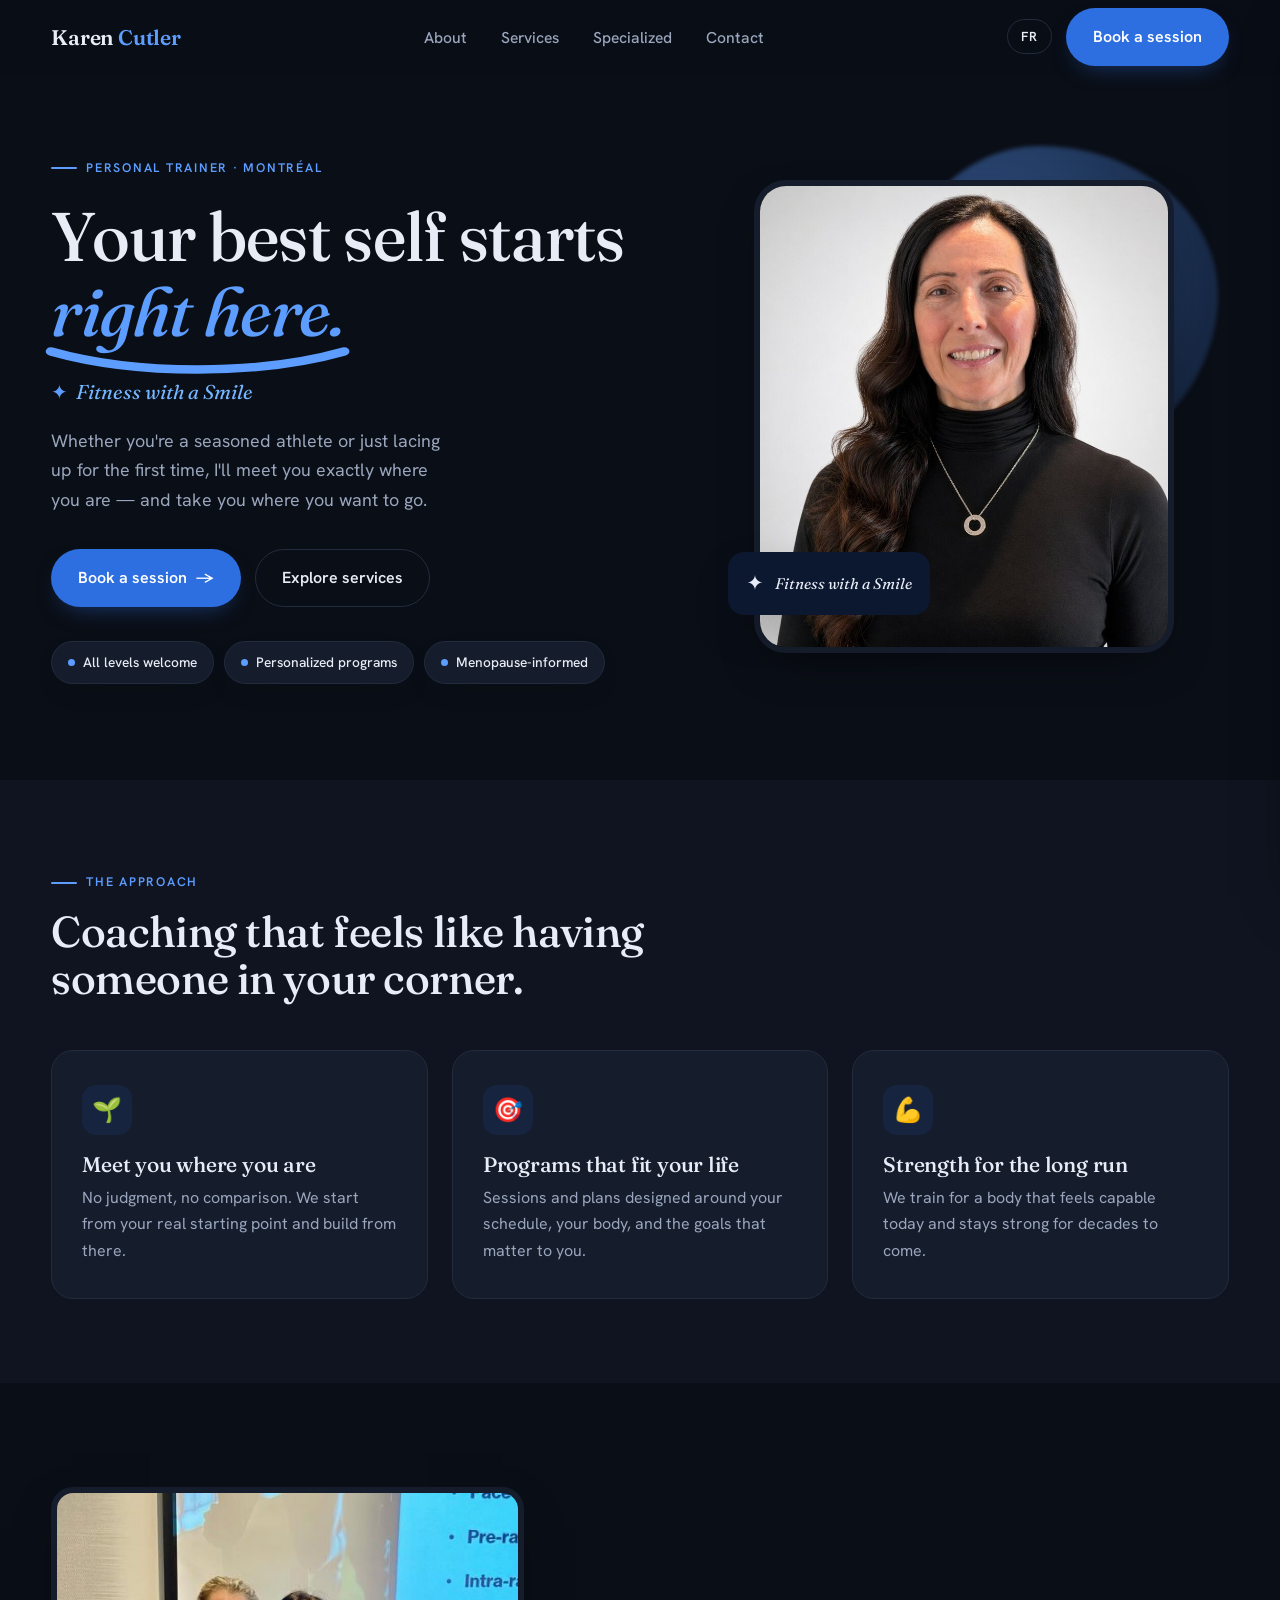
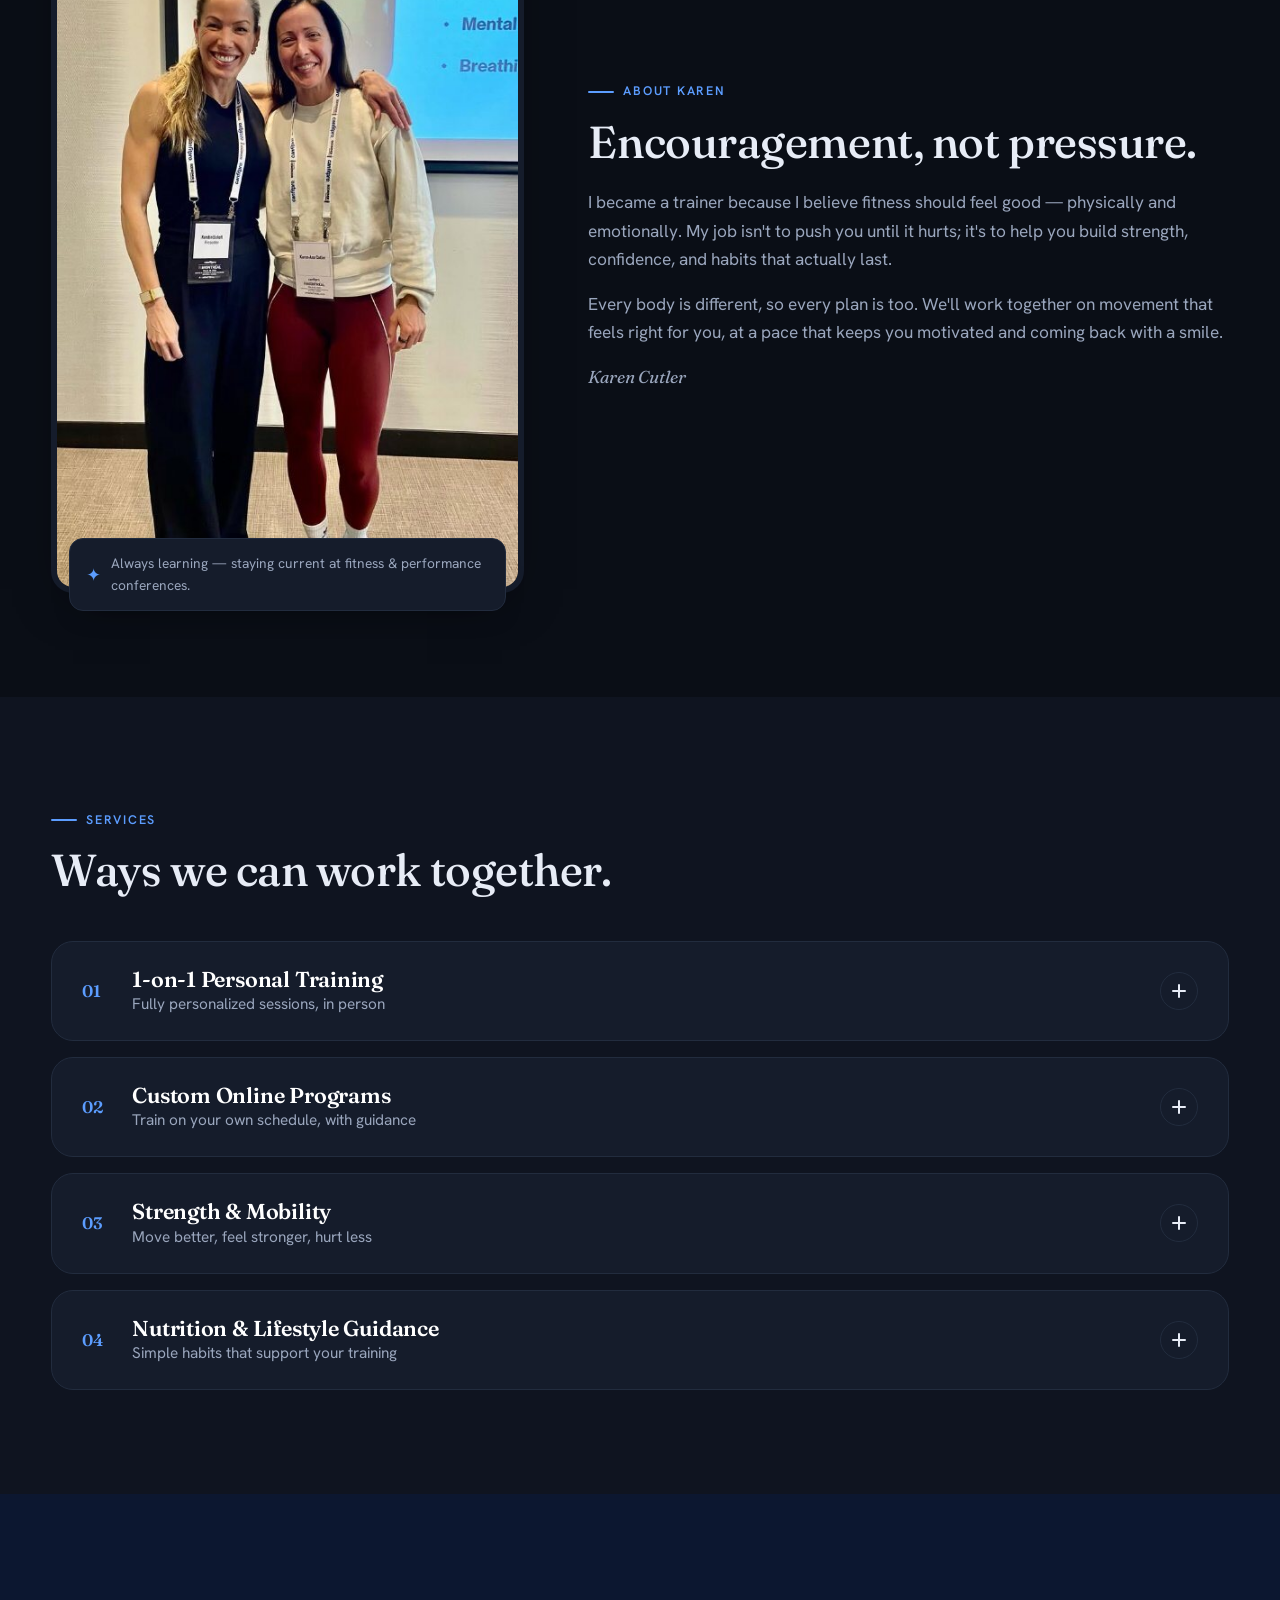
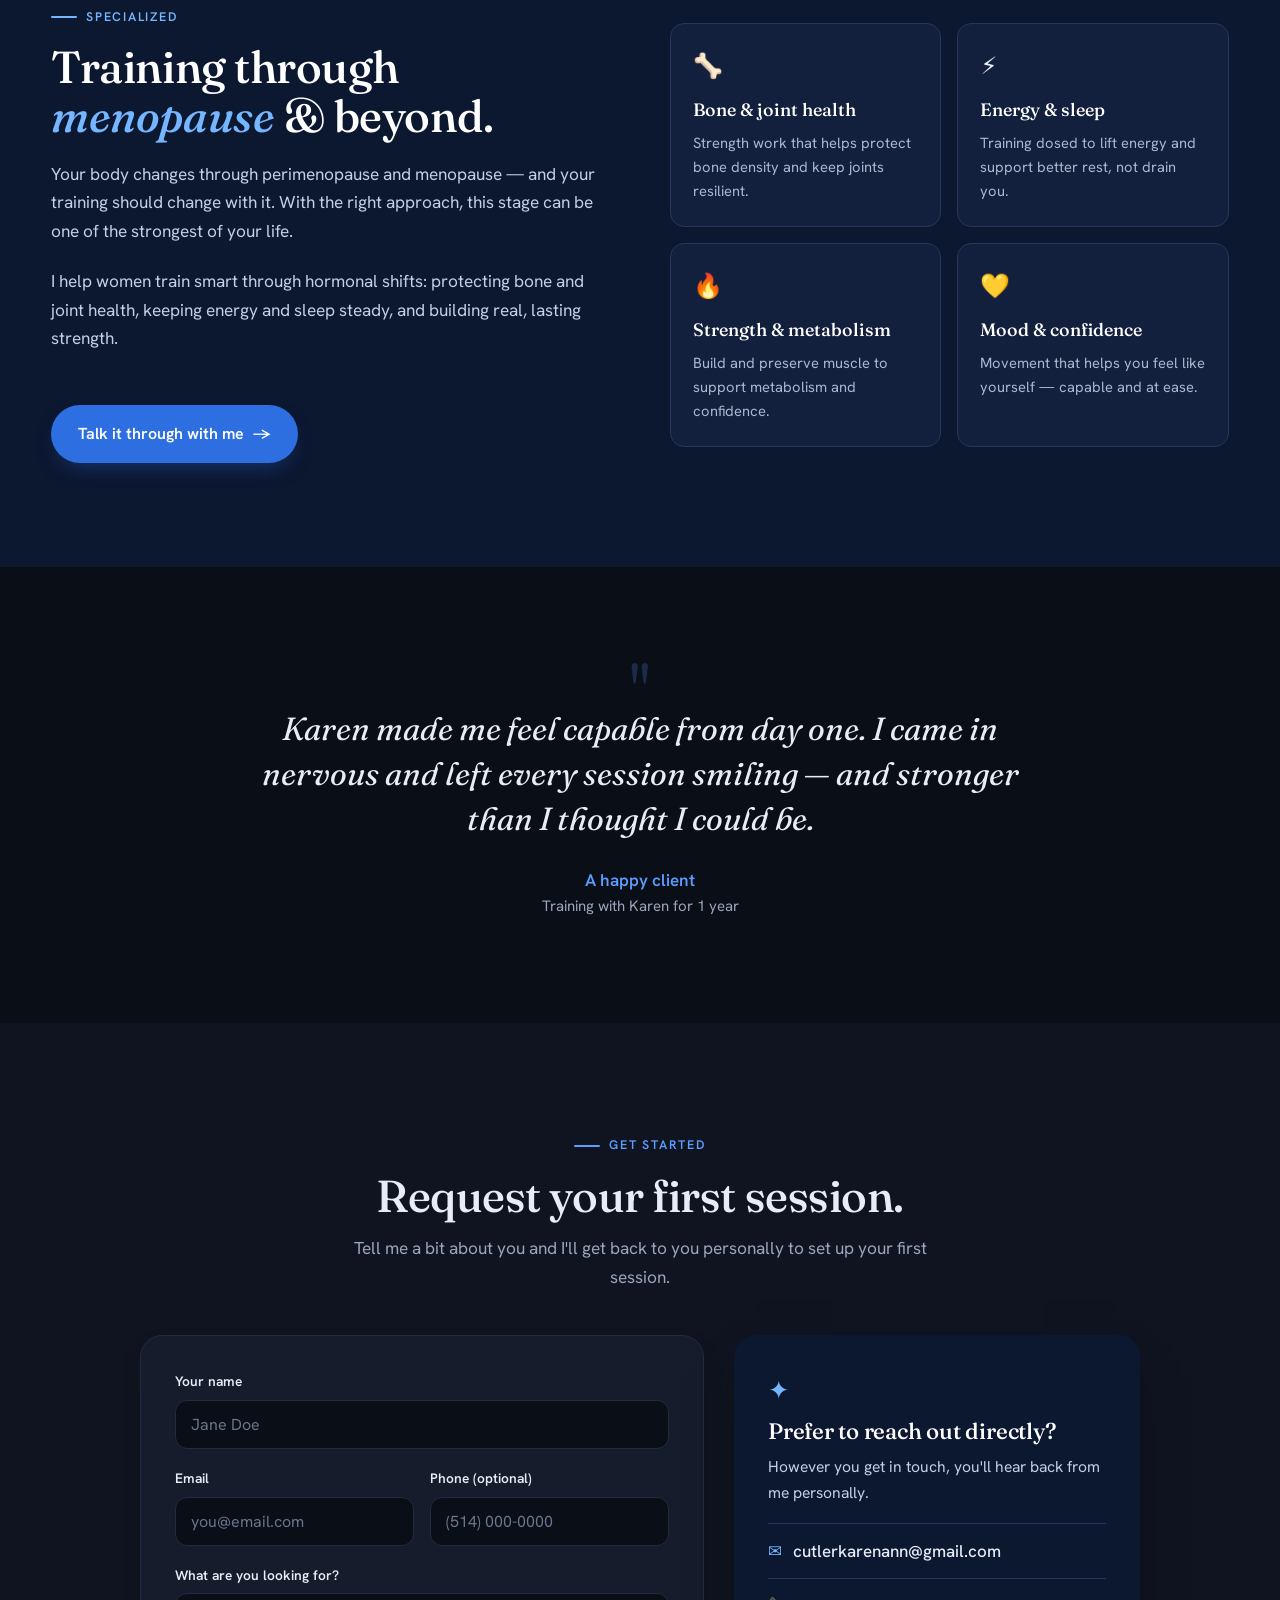
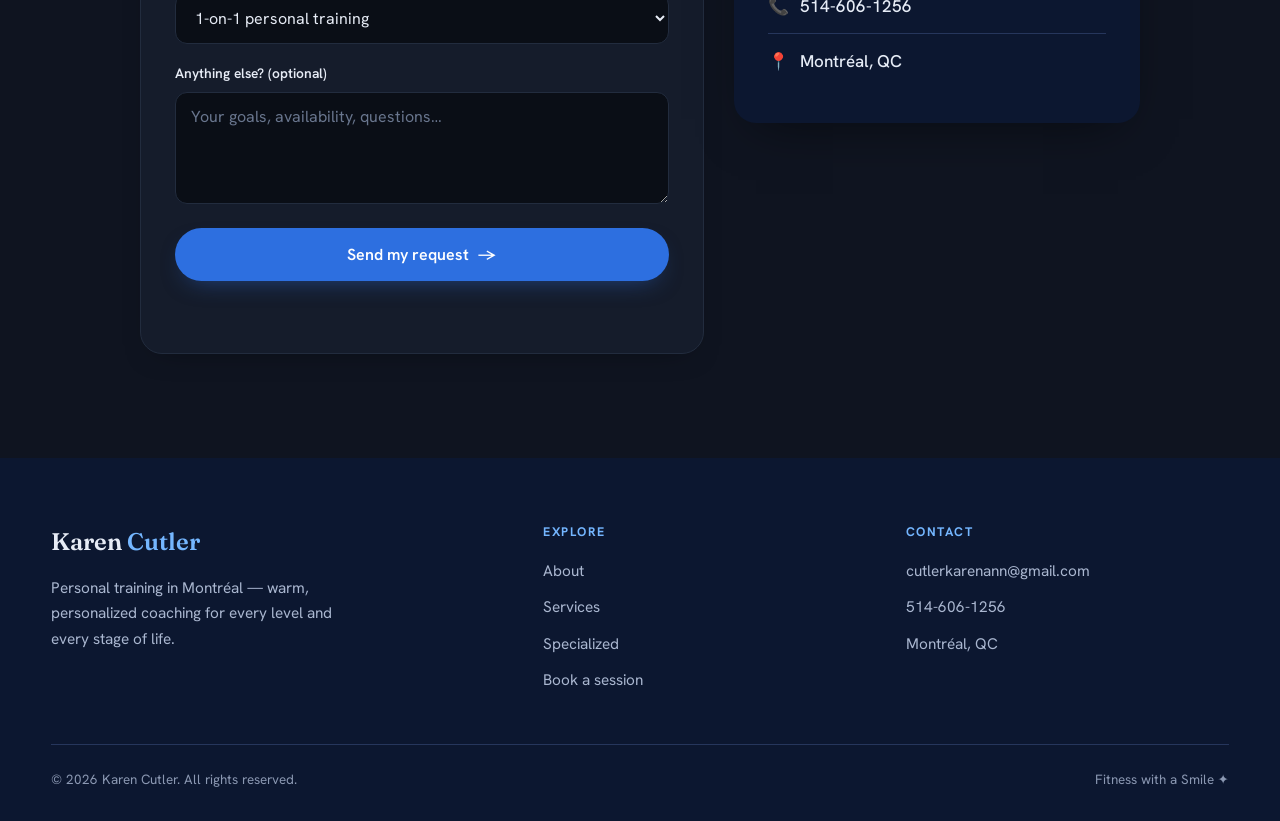
==== index.html @ a09ce40c "Rename karen-cutler-site-blue.html to index.html" ====
<!DOCTYPE html>
<html lang="en">
<head>
<meta charset="UTF-8">
<meta name="viewport" content="width=device-width, initial-scale=1.0">
<title>Karen Cutler — Personal Trainer · Montréal</title>
<meta name="description" content="Personal training in Montréal with Karen Cutler. Warm, personalized coaching for every level — strength, mobility, and specialized support through menopause and beyond.">
<link rel="preconnect" href="https://fonts.googleapis.com">
<link rel="preconnect" href="https://fonts.gstatic.com" crossorigin>
<link href="https://fonts.googleapis.com/css2?family=Fraunces:ital,opsz,wght@0,9..144,400;0,9..144,500;0,9..144,600;1,9..144,500&family=Hanken+Grotesk:wght@400;500;600;700&display=swap" rel="stylesheet">
<style>
  :root{
    color-scheme:dark;
    --paper:#0A0E16;
    --paper-2:#0F1420;
    --card:#151C2B;
    --plum:#0C1730;
    --plum-2:#13203D;
    --ink:#E7ECF6;
    --ink-soft:#9AA6BD;
    --on-dark:#E7ECF6;
    --coral:#5C9DFF;
    --coral-deep:#2D6FE0;
    --coral-tint:#16243F;
    --apricot:#74B6FF;
    --line:#222C3E;
    --line-dark:#26365C;
    --radius:22px;
    --radius-sm:14px;
    --maxw:1180px;
    --ease:cubic-bezier(.22,.61,.36,1);
    --shadow:0 18px 50px -22px rgba(0,0,0,.6);
    --shadow-soft:0 10px 30px -18px rgba(0,0,0,.55);
  }

  *{box-sizing:border-box;margin:0;padding:0}
  html{scroll-behavior:smooth}
  body{
    font-family:'Hanken Grotesk',system-ui,sans-serif;
    background:var(--paper);
    color:var(--ink);
    line-height:1.65;
    font-size:17px;
    -webkit-font-smoothing:antialiased;
    overflow-x:hidden;
  }
  .container{width:min(92%,var(--maxw));margin-inline:auto}
  img{display:block;max-width:100%}
  a{color:inherit;text-decoration:none}
  section{padding:104px 0}

  h1,h2,h3{font-family:'Fraunces',serif;font-weight:500;line-height:1.08;letter-spacing:-.01em}
  .eyebrow{
    display:inline-flex;align-items:center;gap:9px;
    font-size:.78rem;font-weight:600;letter-spacing:.14em;text-transform:uppercase;
    color:var(--coral);
  }
  .eyebrow::before{content:"";width:26px;height:2px;background:var(--coral);border-radius:2px}

  /* smile signature */
  .accent-wrap{position:relative;display:inline-block}
  .accent{color:var(--coral);font-style:italic}
  .smile{
    position:absolute;left:-2%;bottom:-.34em;width:104%;height:.42em;overflow:visible;
  }
  .smile path{
    fill:none;stroke:var(--coral);stroke-width:7;stroke-linecap:round;
    stroke-dasharray:300;stroke-dashoffset:300;
    animation:draw 1.1s .35s var(--ease) forwards;
  }
  @keyframes draw{to{stroke-dashoffset:0}}

  /* buttons */
  .btn{
    display:inline-flex;align-items:center;gap:9px;
    font-family:'Hanken Grotesk';font-weight:600;font-size:1rem;
    padding:15px 26px;border-radius:999px;border:1.5px solid transparent;
    cursor:pointer;transition:transform .25s var(--ease),background .25s,box-shadow .25s,color .25s;
    white-space:nowrap;
  }
  .btn-primary{background:var(--coral-deep);color:#fff;box-shadow:0 10px 24px -12px rgba(45,111,224,.55)}
  .btn-primary:hover{transform:translateY(-2px);box-shadow:0 16px 30px -12px rgba(45,111,224,.5)}
  .btn-ghost{background:transparent;color:var(--ink);border-color:var(--line)}
  .btn-ghost:hover{border-color:var(--coral);color:var(--coral);transform:translateY(-2px)}
  .btn-arrow{transition:transform .25s var(--ease)}
  .btn:hover .btn-arrow{transform:translateX(3px)}

  /* NAV */
  nav{
    position:sticky;top:0;z-index:60;
    background:rgba(10,14,22,.82);backdrop-filter:blur(12px);
    border-bottom:1px solid transparent;transition:border-color .3s,box-shadow .3s;
  }
  nav.scrolled{border-color:var(--line);box-shadow:0 6px 24px -20px rgba(0,0,0,.6)}
  .nav-inner{display:flex;align-items:center;justify-content:space-between;height:74px}
  .logo{font-family:'Fraunces';font-size:1.32rem;font-weight:600;letter-spacing:-.01em}
  .logo span{color:var(--coral)}
  .nav-links{display:flex;align-items:center;gap:34px;list-style:none}
  .nav-links a{font-weight:500;font-size:.98rem;color:var(--ink-soft);transition:color .2s;position:relative}
  .nav-links a:hover{color:var(--ink)}
  .nav-links a::after{content:"";position:absolute;left:0;bottom:-6px;width:0;height:2px;background:var(--coral);transition:width .25s var(--ease)}
  .nav-links a:hover::after{width:100%}
  .nav-right{display:flex;align-items:center;gap:14px}
  .lang{
    font-family:'Hanken Grotesk';font-weight:600;font-size:.82rem;letter-spacing:.06em;
    border:1.5px solid var(--line);background:transparent;color:var(--ink);
    padding:8px 13px;border-radius:999px;cursor:pointer;transition:.2s;
  }
  .lang:hover{border-color:var(--coral);color:var(--coral)}
  .burger{display:none;flex-direction:column;gap:5px;background:none;border:none;cursor:pointer;padding:8px}
  .burger span{width:24px;height:2px;background:var(--ink);border-radius:2px;transition:.3s}

  .drawer{
    position:fixed;inset:0 0 0 auto;width:min(82%,340px);background:var(--paper);
    z-index:80;transform:translateX(100%);transition:transform .4s var(--ease);
    padding:90px 32px 40px;display:flex;flex-direction:column;gap:8px;box-shadow:var(--shadow);
  }
  .drawer.open{transform:translateX(0)}
  .drawer a{padding:14px 0;font-size:1.1rem;font-weight:500;border-bottom:1px solid var(--line)}
  .drawer .btn{margin-top:18px;justify-content:center}
  .drawer-close{position:absolute;top:24px;right:26px;background:none;border:none;font-size:1.7rem;cursor:pointer;color:var(--ink)}
  .scrim{position:fixed;inset:0;background:rgba(0,0,0,.6);z-index:70;opacity:0;pointer-events:none;transition:.3s}
  .scrim.show{opacity:1;pointer-events:auto}

  /* HERO */
  .hero{padding:74px 0 96px;position:relative}
  .hero-grid{display:grid;grid-template-columns:1.05fr .95fr;gap:64px;align-items:center}
  .hero__title{font-size:clamp(2.6rem,5.6vw,4.3rem);margin:22px 0 0}
  .hero__slogan{
    font-family:'Fraunces';font-style:italic;font-size:1.25rem;color:var(--apricot);
    margin-top:26px;display:flex;align-items:center;gap:8px;
  }
  .hero__slogan::before{content:"✦";font-style:normal;color:var(--coral)}
  .hero__desc{font-size:1.12rem;color:var(--ink-soft);max-width:40ch;margin-top:18px}
  .hero__cta{display:flex;gap:14px;margin-top:34px;flex-wrap:wrap}
  .pills{display:flex;gap:10px;flex-wrap:wrap;margin-top:34px}
  .pill{
    display:inline-flex;align-items:center;gap:8px;
    background:var(--card);border:1px solid var(--line);border-radius:999px;
    padding:9px 16px;font-size:.86rem;font-weight:500;color:var(--ink);box-shadow:var(--shadow-soft);
  }
  .pill .dot{width:7px;height:7px;border-radius:50%;background:var(--coral)}

  .hero-photo{position:relative;justify-self:center}
  .hero-photo .frame{
    position:relative;width:min(420px,82vw);aspect-ratio:4/4.5;border-radius:32px;overflow:hidden;
    box-shadow:var(--shadow);z-index:2;border:6px solid var(--card);
  }
  .hero-photo .frame img{width:100%;height:100%;object-fit:cover;object-position:center top}
  .blob{
    position:absolute;width:330px;height:330px;border-radius:46% 54% 60% 40%/55% 45% 55% 45%;
    background:radial-gradient(circle at 30% 30%,rgba(92,157,255,.45),rgba(45,111,224,.12));
    top:-34px;right:-44px;z-index:1;filter:blur(2px);
  }
  .badge{
    position:absolute;left:-26px;bottom:38px;z-index:3;
    background:var(--plum);color:var(--on-dark);border-radius:16px;padding:14px 18px;
    box-shadow:var(--shadow);display:flex;align-items:center;gap:11px;max-width:215px;
  }
  .badge .b-ico{font-size:1.3rem}
  .badge .b-txt{font-family:'Fraunces';font-style:italic;font-size:.96rem;line-height:1.25}

  /* APPROACH strip */
  .approach{background:var(--paper-2);padding:84px 0}
  .approach-head{max-width:620px;margin-bottom:48px}
  .approach-head h2{font-size:clamp(1.9rem,3.4vw,2.7rem);margin-top:16px}
  .a-grid{display:grid;grid-template-columns:repeat(3,1fr);gap:24px}
  .a-card{background:var(--card);border:1px solid var(--line);border-radius:var(--radius);padding:34px 30px;transition:transform .3s var(--ease),box-shadow .3s}
  .a-card:hover{transform:translateY(-5px);box-shadow:var(--shadow)}
  .a-ico{width:50px;height:50px;border-radius:14px;background:var(--coral-tint);display:grid;place-items:center;font-size:1.5rem;margin-bottom:18px}
  .a-card h3{font-size:1.32rem;margin-bottom:9px}
  .a-card p{color:var(--ink-soft);font-size:1rem}

  /* ABOUT */
  .about-grid{display:grid;grid-template-columns:.85fr 1.15fr;gap:64px;align-items:center}
  .about-photo{position:relative}
  .about-photo img{width:100%;border-radius:var(--radius);box-shadow:var(--shadow);border:6px solid var(--card)}
  .about-cap{
    position:absolute;bottom:-18px;left:18px;right:18px;
    background:var(--card);border:1px solid var(--line);border-radius:14px;padding:13px 16px;
    font-size:.86rem;color:var(--ink-soft);box-shadow:var(--shadow-soft);display:flex;gap:10px;align-items:center;
  }
  .about-cap .c-ico{color:var(--coral);font-size:1.1rem}
  .about-text h2{font-size:clamp(1.9rem,3.6vw,2.8rem);margin:16px 0 22px}
  .about-text p{color:var(--ink-soft);margin-bottom:16px;font-size:1.08rem}
  .about-sign{font-family:'Fraunces';font-style:italic;font-size:1.4rem;color:var(--on-dark);margin-top:8px}

  /* SERVICES */
  .services{background:var(--paper-2)}
  .services-head{max-width:640px;margin-bottom:46px}
  .services-head h2{font-size:clamp(1.9rem,3.6vw,2.8rem);margin-top:16px}
  .svc-list{display:flex;flex-direction:column;gap:16px}
  .svc{background:var(--card);border:1px solid var(--line);border-radius:var(--radius);overflow:hidden;transition:box-shadow .3s,border-color .3s}
  .svc.open{box-shadow:var(--shadow);border-color:var(--coral-tint)}
  .svc-head{display:flex;align-items:center;gap:20px;width:100%;text-align:left;background:none;border:none;cursor:pointer;padding:26px 30px;font-family:inherit}
  .svc-num{font-family:'Fraunces';font-size:1.05rem;color:var(--coral);font-weight:600;min-width:30px}
  .svc-titles{flex:1}
  .svc-titles h3{font-size:1.35rem;font-weight:600;font-family:'Fraunces'}
  .svc-titles p{font-size:.96rem;color:var(--ink-soft);margin-top:3px}
  .svc-toggle{width:38px;height:38px;border-radius:50%;border:1.5px solid var(--line);display:grid;place-items:center;flex-shrink:0;transition:.3s;position:relative}
  .svc.open .svc-toggle{background:var(--coral-deep);border-color:var(--coral)}
  .svc-toggle::before,.svc-toggle::after{content:"";position:absolute;background:var(--ink);border-radius:2px;transition:.3s}
  .svc-toggle::before{width:14px;height:2px}
  .svc-toggle::after{width:2px;height:14px}
  .svc.open .svc-toggle::before,.svc.open .svc-toggle::after{background:#fff}
  .svc.open .svc-toggle::after{transform:rotate(90deg);opacity:0}
  .svc-body{max-height:0;overflow:hidden;transition:max-height .45s var(--ease)}
  .svc-body-inner{padding:0 30px 30px 80px;display:grid;grid-template-columns:1.2fr 1fr;gap:30px}
  .svc-body-inner p{color:var(--ink-soft)}
  .svc-body-inner ul{list-style:none;display:flex;flex-direction:column;gap:10px}
  .svc-body-inner li{display:flex;gap:10px;align-items:flex-start;font-size:.98rem}
  .svc-body-inner li::before{content:"✓";color:var(--coral);font-weight:700;margin-top:1px}

  /* SPECIALIZED */
  .spec{background:var(--plum);color:var(--on-dark)}
  .spec .eyebrow{color:var(--apricot)}
  .spec .eyebrow::before{background:var(--apricot)}
  .spec-grid{display:grid;grid-template-columns:1fr 1fr;gap:60px;align-items:center}
  .spec-text h2{font-size:clamp(1.9rem,3.6vw,2.8rem);margin:16px 0 20px;color:#fff}
  .spec-text h2 em{color:var(--apricot);font-style:italic}
  .spec-text p{color:#C3CFE6;margin-bottom:22px;font-size:1.08rem}
  .spec-cards{display:grid;grid-template-columns:1fr 1fr;gap:16px;margin-top:8px}
  .spec-card{background:var(--plum-2);border:1px solid var(--line-dark);border-radius:var(--radius-sm);padding:22px}
  .spec-card .s-ico{font-size:1.5rem;margin-bottom:10px}
  .spec-card h4{font-family:'Fraunces';font-size:1.12rem;margin-bottom:6px;color:#fff;font-weight:500}
  .spec-card p{font-size:.92rem;color:#AAB7D0;margin:0}
  .spec-cta{margin-top:30px}

  /* TESTIMONIAL */
  .quote-wrap{max-width:820px;margin-inline:auto;text-align:center}
  .quote-mark{font-family:'Fraunces';font-size:4rem;color:rgba(92,157,255,.22);line-height:.6;height:36px}
  .quote{font-family:'Fraunces';font-size:clamp(1.4rem,2.8vw,2rem);font-style:italic;line-height:1.4;color:var(--on-dark)}
  .quote-by{margin-top:24px;font-weight:600;color:var(--coral)}
  .quote-role{color:var(--ink-soft);font-size:.94rem}

  /* BOOKING */
  .booking{background:var(--paper-2)}
  .booking-head{text-align:center;max-width:620px;margin:0 auto 44px}
  .booking-head h2{font-size:clamp(1.9rem,3.6vw,2.8rem);margin-top:16px}
  .booking-head p{color:var(--ink-soft);margin-top:14px;font-size:1.08rem}
  .contact-layout{display:grid;grid-template-columns:1.25fr .9fr;gap:30px;max-width:1000px;margin-inline:auto;align-items:start}
  .lead-form{background:var(--card);border:1px solid var(--line);border-radius:var(--radius);padding:34px;box-shadow:var(--shadow-soft);display:flex;flex-direction:column;gap:18px}
  .honey{position:absolute;left:-9999px;width:1px;height:1px;opacity:0}
  .field{display:flex;flex-direction:column;gap:7px}
  .field-row{display:grid;grid-template-columns:1fr 1fr;gap:16px}
  .field label{font-size:.86rem;font-weight:600;color:var(--ink)}
  .field input,.field select,.field textarea{
    font-family:inherit;font-size:1rem;color:var(--ink);width:100%;
    background:var(--paper);border:1.5px solid var(--line);border-radius:12px;padding:13px 15px;
    transition:border-color .2s,box-shadow .2s;
  }
  .field textarea{resize:vertical;min-height:96px}
  .field input::placeholder,.field textarea::placeholder{color:#69768E}
  .field input:focus,.field select:focus,.field textarea:focus{outline:none;border-color:var(--coral);box-shadow:0 0 0 3px rgba(92,157,255,.3)}
  .form-submit{justify-content:center;margin-top:6px}
  .form-submit:disabled{opacity:.6;cursor:default;transform:none}
  .form-status{font-size:.95rem;min-height:1.2em;margin-top:2px}
  .form-status.ok{color:#4ADE80;font-weight:600}
  .form-status.err{color:var(--coral);font-weight:600}
  .form-status.err a{color:var(--coral);text-decoration:underline}

  .contact-card{background:var(--plum);color:var(--on-dark);border-radius:var(--radius);padding:34px;box-shadow:var(--shadow)}
  .cc-smile{font-size:1.6rem;color:var(--apricot);margin-bottom:8px}
  .contact-card h3{font-family:'Fraunces';font-size:1.4rem;color:#fff;font-weight:500;margin-bottom:10px}
  .contact-card p{color:#C3CFE6;font-size:.98rem;margin-bottom:18px}
  .cc-item{display:flex;align-items:center;gap:11px;padding:13px 0;border-top:1px solid var(--line-dark);color:#E6ECF6;font-weight:500;transition:color .2s;word-break:break-word}
  a.cc-item:hover{color:#fff}
  .cc-item .ci{color:var(--apricot);font-size:1.05rem;flex-shrink:0}

  /* FOOTER */
  footer{background:var(--plum);color:var(--on-dark);padding:64px 0 30px}
  .foot-grid{display:grid;grid-template-columns:1.4fr 1fr 1fr;gap:40px;padding-bottom:40px;border-bottom:1px solid var(--line-dark)}
  .foot-logo{font-family:'Fraunces';font-size:1.5rem;font-weight:600}
  .foot-logo span{color:var(--apricot)}
  .foot-about{color:#AAB7D0;margin-top:14px;font-size:.96rem;max-width:34ch}
  .foot-col h5{font-size:.78rem;letter-spacing:.12em;text-transform:uppercase;color:var(--apricot);margin-bottom:16px}
  .foot-col a,.foot-col p{display:block;color:#AAB7D0;font-size:.96rem;margin-bottom:11px;transition:color .2s}
  .foot-col a:hover{color:#fff}
  .foot-bottom{display:flex;justify-content:space-between;flex-wrap:wrap;gap:10px;padding-top:24px;color:#8B98B2;font-size:.84rem}

  /* reveal */
  .reveal{opacity:0;transform:translateY(26px);transition:opacity .7s var(--ease),transform .7s var(--ease)}
  .reveal.in{opacity:1;transform:none}

  /* responsive */
  @media (max-width:920px){
    section{padding:80px 0}
    .hero-grid,.about-grid,.spec-grid{grid-template-columns:1fr;gap:46px}
    .hero-photo{order:-1}
    .a-grid{grid-template-columns:1fr}
    .svc-body-inner{grid-template-columns:1fr;gap:16px;padding-left:30px}
    .spec-cards{grid-template-columns:1fr 1fr}
    .foot-grid{grid-template-columns:1fr 1fr}
    .contact-layout{grid-template-columns:1fr}
    .nav-links,.nav-right .btn{display:none}
    .burger{display:flex}
  }
  @media (max-width:540px){
    body{font-size:16px}
    .hero__cta{flex-direction:column;align-items:stretch}
    .hero__cta .btn{justify-content:center}
    .spec-cards{grid-template-columns:1fr}
    .foot-grid{grid-template-columns:1fr}
    .badge{left:0}
    .field-row{grid-template-columns:1fr}
    .lead-form,.contact-card{padding:24px}
    .svc-head{padding:22px 20px;gap:14px}
    .svc-num{display:none}
    .svc-body-inner{padding:0 20px 24px}
  }

  @media (prefers-reduced-motion:reduce){
    *{animation:none!important}
    html{scroll-behavior:auto}
    .reveal{opacity:1;transform:none;transition:none}
    .smile path{stroke-dashoffset:0}
  }
</style>
</head>
<body>

<!-- NAV -->
<nav id="nav">
  <div class="container nav-inner">
    <a class="logo" href="#hero">Karen <span>Cutler</span></a>
    <ul class="nav-links">
      <li><a href="#approach" data-i18n="nav_about">About</a></li>
      <li><a href="#services" data-i18n="nav_services">Services</a></li>
      <li><a href="#specialized" data-i18n="nav_spec">Specialized</a></li>
      <li><a href="#booking" data-i18n="nav_contact">Contact</a></li>
    </ul>
    <div class="nav-right">
      <button class="lang" id="langBtn" aria-label="Switch language">FR</button>
      <a class="btn btn-primary" href="#booking" data-i18n="nav_book">Book a session</a>
      <button class="burger" id="burger" aria-label="Open menu"><span></span><span></span><span></span></button>
    </div>
  </div>
</nav>

<!-- DRAWER -->
<div class="scrim" id="scrim"></div>
<aside class="drawer" id="drawer">
  <button class="drawer-close" id="drawerClose" aria-label="Close menu">✕</button>
  <a href="#approach" data-i18n="nav_about">About</a>
  <a href="#services" data-i18n="nav_services">Services</a>
  <a href="#specialized" data-i18n="nav_spec">Specialized</a>
  <a href="#booking" data-i18n="nav_contact">Contact</a>
  <a class="btn btn-primary" href="#booking" data-i18n="nav_book">Book a session</a>
</aside>

<!-- HERO -->
<header class="hero" id="hero">
  <div class="container hero-grid">
    <div class="reveal">
      <span class="eyebrow" data-i18n="hero_eyebrow">Personal Trainer · Montréal</span>
      <h1 class="hero__title">
        <span data-i18n="hero_lead">Your best self starts</span>
        <span class="accent-wrap">
          <span class="accent" data-i18n="hero_accent">right here.</span>
          <svg class="smile" viewBox="0 0 200 24" preserveAspectRatio="none" aria-hidden="true"><path d="M4 7 C 60 27, 140 27, 196 7"/></svg>
        </span>
      </h1>
      <p class="hero__slogan" data-i18n="hero_slogan">Fitness with a Smile</p>
      <p class="hero__desc" data-i18n="hero_desc">Whether you're a seasoned athlete or just lacing up for the first time, I'll meet you exactly where you are — and take you where you want to go.</p>
      <div class="hero__cta">
        <a class="btn btn-primary" href="#booking"><span data-i18n="hero_cta1">Book a session</span> <span class="btn-arrow">→</span></a>
        <a class="btn btn-ghost" href="#services" data-i18n="hero_cta2">Explore services</a>
      </div>
      <div class="pills">
        <span class="pill"><span class="dot"></span><span data-i18n="pill1">All levels welcome</span></span>
        <span class="pill"><span class="dot"></span><span data-i18n="pill2">Personalized programs</span></span>
        <span class="pill"><span class="dot"></span><span data-i18n="pill3">Menopause-informed</span></span>
      </div>
    </div>
    <div class="hero-photo reveal">
      <div class="blob"></div>
      <div class="frame"><img src="[data-uri]" alt="Karen Cutler, personal trainer in Montréal"></div>
      <div class="badge">
        <span class="b-ico">✦</span>
        <span class="b-txt" data-i18n="hero_badge">Fitness with a Smile</span>
      </div>
    </div>
  </div>
</header>

<!-- APPROACH -->
<section class="approach" id="approach">
  <div class="container">
    <div class="approach-head reveal">
      <span class="eyebrow" data-i18n="appr_eyebrow">The approach</span>
      <h2 data-i18n="appr_title">Coaching that feels like having someone in your corner.</h2>
    </div>
    <div class="a-grid">
      <div class="a-card reveal">
        <div class="a-ico">🌱</div>
        <h3 data-i18n="appr_c1_t">Meet you where you are</h3>
        <p data-i18n="appr_c1_d">No judgment, no comparison. We start from your real starting point and build from there.</p>
      </div>
      <div class="a-card reveal">
        <div class="a-ico">🎯</div>
        <h3 data-i18n="appr_c2_t">Programs that fit your life</h3>
        <p data-i18n="appr_c2_d">Sessions and plans designed around your schedule, your body, and the goals that matter to you.</p>
      </div>
      <div class="a-card reveal">
        <div class="a-ico">💪</div>
        <h3 data-i18n="appr_c3_t">Strength for the long run</h3>
        <p data-i18n="appr_c3_d">We train for a body that feels capable today and stays strong for decades to come.</p>
      </div>
    </div>
  </div>
</section>

<!-- ABOUT -->
<section id="about">
  <div class="container about-grid">
    <div class="about-photo reveal">
      <img src="[data-uri]" alt="Karen Cutler at a fitness and performance conference">
      <div class="about-cap"><span class="c-ico">✦</span><span data-i18n="about_cap">Always learning — staying current at fitness &amp; performance conferences.</span></div>
    </div>
    <div class="about-text reveal">
      <span class="eyebrow" data-i18n="about_eyebrow">About Karen</span>
      <h2 data-i18n="about_title">Encouragement, not pressure.</h2>
      <p data-i18n="about_p1">I became a trainer because I believe fitness should feel good — physically and emotionally. My job isn't to push you until it hurts; it's to help you build strength, confidence, and habits that actually last.</p>
      <p data-i18n="about_p2">Every body is different, so every plan is too. We'll work together on movement that feels right for you, at a pace that keeps you motivated and coming back with a smile.</p>
      <p class="about-sign">Karen Cutler</p>
    </div>
  </div>
</section>

<!-- SERVICES -->
<section class="services" id="services">
  <div class="container">
    <div class="services-head reveal">
      <span class="eyebrow" data-i18n="svc_eyebrow">Services</span>
      <h2 data-i18n="svc_title">Ways we can work together.</h2>
    </div>
    <div class="svc-list">

      <div class="svc reveal">
        <button class="svc-head" aria-expanded="false">
          <span class="svc-num">01</span>
          <span class="svc-titles">
            <h3 data-i18n="svc1_t">1-on-1 Personal Training</h3>
            <p data-i18n="svc1_s">Fully personalized sessions, in person</p>
          </span>
          <span class="svc-toggle" aria-hidden="true"></span>
        </button>
        <div class="svc-body"><div class="svc-body-inner">
          <p data-i18n="svc1_d">Private sessions built entirely around you — your goals, your level, your body. Every workout is adjusted in real time so you're always challenged but never overwhelmed.</p>
          <ul>
            <li data-i18n="svc1_l1">Personalized workout programming</li>
            <li data-i18n="svc1_l2">Hands-on form and technique coaching</li>
            <li data-i18n="svc1_l3">Progress tracking session to session</li>
          </ul>
        </div></div>
      </div>

      <div class="svc reveal">
        <button class="svc-head" aria-expanded="false">
          <span class="svc-num">02</span>
          <span class="svc-titles">
            <h3 data-i18n="svc2_t">Custom Online Programs</h3>
            <p data-i18n="svc2_s">Train on your own schedule, with guidance</p>
          </span>
          <span class="svc-toggle" aria-hidden="true"></span>
        </button>
        <div class="svc-body"><div class="svc-body-inner">
          <p data-i18n="svc2_d">A program designed for you to follow wherever you train — at home, on the road, or in your gym — with regular check-ins so you're never on your own.</p>
          <ul>
            <li data-i18n="svc2_l1">Custom plan delivered to your phone</li>
            <li data-i18n="svc2_l2">Video demos for every exercise</li>
            <li data-i18n="svc2_l3">Regular check-ins and adjustments</li>
          </ul>
        </div></div>
      </div>

      <div class="svc reveal">
        <button class="svc-head" aria-expanded="false">
          <span class="svc-num">03</span>
          <span class="svc-titles">
            <h3 data-i18n="svc3_t">Strength &amp; Mobility</h3>
            <p data-i18n="svc3_s">Move better, feel stronger, hurt less</p>
          </span>
          <span class="svc-toggle" aria-hidden="true"></span>
        </button>
        <div class="svc-body"><div class="svc-body-inner">
          <p data-i18n="svc3_d">Build functional strength and restore mobility so everyday movement feels easier. Ideal if you sit at a desk, have nagging stiffness, or want to protect your joints.</p>
          <ul>
            <li data-i18n="svc3_l1">Joint-friendly strength foundations</li>
            <li data-i18n="svc3_l2">Mobility and flexibility work</li>
            <li data-i18n="svc3_l3">Posture and injury prevention</li>
          </ul>
        </div></div>
      </div>

      <div class="svc reveal">
        <button class="svc-head" aria-expanded="false">
          <span class="svc-num">04</span>
          <span class="svc-titles">
            <h3 data-i18n="svc4_t">Nutrition &amp; Lifestyle Guidance</h3>
            <p data-i18n="svc4_s">Simple habits that support your training</p>
          </span>
          <span class="svc-toggle" aria-hidden="true"></span>
        </button>
        <div class="svc-body"><div class="svc-body-inner">
          <p data-i18n="svc4_d">Practical, sustainable guidance to fuel your body and recovery — no crash diets, no guilt. Just realistic habits that fit the way you actually live.</p>
          <ul>
            <li data-i18n="svc4_l1">Everyday nutrition fundamentals</li>
            <li data-i18n="svc4_l2">Habit-building that sticks</li>
            <li data-i18n="svc4_l3">Sleep, stress and recovery basics</li>
          </ul>
        </div></div>
      </div>

    </div>
  </div>
</section>

<!-- SPECIALIZED -->
<section class="spec" id="specialized">
  <div class="container spec-grid">
    <div class="spec-text reveal">
      <span class="eyebrow" data-i18n="spec_eyebrow">Specialized</span>
      <h2 data-i18n-html="spec_title">Training through <em>menopause</em> &amp; beyond.</h2>
      <p data-i18n="spec_p1">Your body changes through perimenopause and menopause — and your training should change with it. With the right approach, this stage can be one of the strongest of your life.</p>
      <p data-i18n="spec_p2">I help women train smart through hormonal shifts: protecting bone and joint health, keeping energy and sleep steady, and building real, lasting strength.</p>
      <a class="btn btn-primary spec-cta" href="#booking"><span data-i18n="spec_cta">Talk it through with me</span> <span class="btn-arrow">→</span></a>
    </div>
    <div class="spec-cards reveal">
      <div class="spec-card">
        <div class="s-ico">🦴</div>
        <h4 data-i18n="spec_c1_t">Bone &amp; joint health</h4>
        <p data-i18n="spec_c1_d">Strength work that helps protect bone density and keep joints resilient.</p>
      </div>
      <div class="spec-card">
        <div class="s-ico">⚡</div>
        <h4 data-i18n="spec_c2_t">Energy &amp; sleep</h4>
        <p data-i18n="spec_c2_d">Training dosed to lift energy and support better rest, not drain you.</p>
      </div>
      <div class="spec-card">
        <div class="s-ico">🔥</div>
        <h4 data-i18n="spec_c3_t">Strength &amp; metabolism</h4>
        <p data-i18n="spec_c3_d">Build and preserve muscle to support metabolism and confidence.</p>
      </div>
      <div class="spec-card">
        <div class="s-ico">💛</div>
        <h4 data-i18n="spec_c4_t">Mood &amp; confidence</h4>
        <p data-i18n="spec_c4_d">Movement that helps you feel like yourself — capable and at ease.</p>
      </div>
    </div>
  </div>
</section>

<!-- TESTIMONIAL -->
<section id="testimonial">
  <div class="container quote-wrap reveal">
    <div class="quote-mark">"</div>
    <p class="quote" data-i18n="quote_text">Karen made me feel capable from day one. I came in nervous and left every session smiling — and stronger than I thought I could be.</p>
    <p class="quote-by" data-i18n="quote_by">A happy client</p>
    <p class="quote-role" data-i18n="quote_role">Training with Karen for 1 year</p>
  </div>
</section>

<!-- BOOKING -->
<section class="booking" id="booking">
  <div class="container">
    <div class="booking-head reveal">
      <span class="eyebrow" data-i18n="book_eyebrow">Get started</span>
      <h2 data-i18n="book_title">Book your first session.</h2>
      <p data-i18n="book_sub">Pick a time that works for you below. Not sure where to start? Book a quick intro and we'll figure it out together.</p>
    </div>
    <div class="contact-layout">
      <form class="lead-form reveal" id="leadForm" novalidate>
        <input type="hidden" name="_subject" value="New session request from your website">
        <input type="text" name="_honey" class="honey" tabindex="-1" autocomplete="off" aria-hidden="true">
        <div class="field">
          <label for="lf-name" data-i18n="form_name">Your name</label>
          <input id="lf-name" name="name" type="text" required data-ph="form_name_ph" placeholder="Jane Doe">
        </div>
        <div class="field-row">
          <div class="field">
            <label for="lf-email" data-i18n="form_email">Email</label>
            <input id="lf-email" name="email" type="email" required data-ph="form_email_ph" placeholder="you@email.com">
          </div>
          <div class="field">
            <label for="lf-phone" data-i18n="form_phone">Phone (optional)</label>
            <input id="lf-phone" name="phone" type="tel" data-ph="form_phone_ph" placeholder="(514) 000-0000">
          </div>
        </div>
        <div class="field">
          <label for="lf-goal" data-i18n="form_goal">What are you looking for?</label>
          <select id="lf-goal" name="interest">
            <option data-i18n="form_goal_o1">1-on-1 personal training</option>
            <option data-i18n="form_goal_o2">Custom online program</option>
            <option data-i18n="form_goal_o3">Strength &amp; mobility</option>
            <option data-i18n="form_goal_o4">Menopause &amp; women's strength</option>
            <option data-i18n="form_goal_o5">Not sure yet — let's talk</option>
          </select>
        </div>
        <div class="field">
          <label for="lf-msg" data-i18n="form_msg">Anything else? (optional)</label>
          <textarea id="lf-msg" name="message" rows="4" data-ph="form_msg_ph" placeholder="Your goals, availability, questions…"></textarea>
        </div>
        <button type="submit" class="btn btn-primary form-submit"><span data-i18n="form_send">Send my request</span> <span class="btn-arrow">→</span></button>
        <p class="form-status" id="formStatus" role="status" aria-live="polite"></p>
      </form>

      <aside class="contact-card reveal">
        <div class="cc-smile">✦</div>
        <h3 data-i18n="cc_title">Prefer to reach out directly?</h3>
        <p data-i18n="cc_sub">However you get in touch, you'll hear back from me personally.</p>
        <a class="cc-item" href="mailto:cutlerkarenann@gmail.com"><span class="ci">✉</span> cutlerkarenann@gmail.com</a>
        <a class="cc-item" href="tel:+15146061256"><span class="ci">📞</span> 514-606-1256</a>
        <div class="cc-item"><span class="ci">📍</span> <span data-i18n="cc_loc">Montréal, QC</span></div>
      </aside>
    </div>
  </div>
</section>

<!-- FOOTER -->
<footer>
  <div class="container">
    <div class="foot-grid">
      <div>
        <div class="foot-logo">Karen <span>Cutler</span></div>
        <p class="foot-about" data-i18n="foot_about">Personal training in Montréal — warm, personalized coaching for every level and every stage of life.</p>
      </div>
      <div class="foot-col">
        <h5 data-i18n="foot_explore">Explore</h5>
        <a href="#approach" data-i18n="nav_about">About</a>
        <a href="#services" data-i18n="nav_services">Services</a>
        <a href="#specialized" data-i18n="nav_spec">Specialized</a>
        <a href="#booking" data-i18n="nav_book">Book a session</a>
      </div>
      <div class="foot-col">
        <h5 data-i18n="foot_contact">Contact</h5>
        <a href="mailto:cutlerkarenann@gmail.com">cutlerkarenann@gmail.com</a>
        <a href="tel:+15146061256">514-606-1256</a>
        <p>Montréal, QC</p>
      </div>
    </div>
    <div class="foot-bottom">
      <span>© <span id="year"></span> Karen Cutler. <span data-i18n="foot_rights">All rights reserved.</span></span>
      <span data-i18n="foot_made">Fitness with a Smile ✦</span>
    </div>
  </div>
</footer>

<script>
const I18N = {
  en:{
    nav_about:"About", nav_services:"Services", nav_spec:"Specialized", nav_contact:"Contact", nav_book:"Book a session",
    hero_eyebrow:"Personal Trainer · Montréal",
    hero_lead:"Your best self starts", hero_accent:"right here.",
    hero_slogan:"Fitness with a Smile",
    hero_desc:"Whether you're a seasoned athlete or just lacing up for the first time, I'll meet you exactly where you are — and take you where you want to go.",
    hero_cta1:"Book a session", hero_cta2:"Explore services", hero_badge:"Fitness with a Smile",
    pill1:"All levels welcome", pill2:"Personalized programs", pill3:"Menopause-informed",
    appr_eyebrow:"The approach",
    appr_title:"Coaching that feels like having someone in your corner.",
    appr_c1_t:"Meet you where you are", appr_c1_d:"No judgment, no comparison. We start from your real starting point and build from there.",
    appr_c2_t:"Programs that fit your life", appr_c2_d:"Sessions and plans designed around your schedule, your body, and the goals that matter to you.",
    appr_c3_t:"Strength for the long run", appr_c3_d:"We train for a body that feels capable today and stays strong for decades to come.",
    about_eyebrow:"About Karen", about_title:"Encouragement, not pressure.",
    about_p1:"I became a trainer because I believe fitness should feel good — physically and emotionally. My job isn't to push you until it hurts; it's to help you build strength, confidence, and habits that actually last.",
    about_p2:"Every body is different, so every plan is too. We'll work together on movement that feels right for you, at a pace that keeps you motivated and coming back with a smile.",
    about_cap:"Always learning — staying current at fitness & performance conferences.",
    svc_eyebrow:"Services", svc_title:"Ways we can work together.",
    svc1_t:"1-on-1 Personal Training", svc1_s:"Fully personalized sessions, in person",
    svc1_d:"Private sessions built entirely around you — your goals, your level, your body. Every workout is adjusted in real time so you're always challenged but never overwhelmed.",
    svc1_l1:"Personalized workout programming", svc1_l2:"Hands-on form and technique coaching", svc1_l3:"Progress tracking session to session",
    svc2_t:"Custom Online Programs", svc2_s:"Train on your own schedule, with guidance",
    svc2_d:"A program designed for you to follow wherever you train — at home, on the road, or in your gym — with regular check-ins so you're never on your own.",
    svc2_l1:"Custom plan delivered to your phone", svc2_l2:"Video demos for every exercise", svc2_l3:"Regular check-ins and adjustments",
    svc3_t:"Strength & Mobility", svc3_s:"Move better, feel stronger, hurt less",
    svc3_d:"Build functional strength and restore mobility so everyday movement feels easier. Ideal if you sit at a desk, have nagging stiffness, or want to protect your joints.",
    svc3_l1:"Joint-friendly strength foundations", svc3_l2:"Mobility and flexibility work", svc3_l3:"Posture and injury prevention",
    svc4_t:"Nutrition & Lifestyle Guidance", svc4_s:"Simple habits that support your training",
    svc4_d:"Practical, sustainable guidance to fuel your body and recovery — no crash diets, no guilt. Just realistic habits that fit the way you actually live.",
    svc4_l1:"Everyday nutrition fundamentals", svc4_l2:"Habit-building that sticks", svc4_l3:"Sleep, stress and recovery basics",
    spec_eyebrow:"Specialized", spec_title:'Training through <em>menopause</em> & beyond.',
    spec_p1:"Your body changes through perimenopause and menopause — and your training should change with it. With the right approach, this stage can be one of the strongest of your life.",
    spec_p2:"I help women train smart through hormonal shifts: protecting bone and joint health, keeping energy and sleep steady, and building real, lasting strength.",
    spec_cta:"Talk it through with me",
    spec_c1_t:"Bone & joint health", spec_c1_d:"Strength work that helps protect bone density and keep joints resilient.",
    spec_c2_t:"Energy & sleep", spec_c2_d:"Training dosed to lift energy and support better rest, not drain you.",
    spec_c3_t:"Strength & metabolism", spec_c3_d:"Build and preserve muscle to support metabolism and confidence.",
    spec_c4_t:"Mood & confidence", spec_c4_d:"Movement that helps you feel like yourself — capable and at ease.",
    quote_text:"Karen made me feel capable from day one. I came in nervous and left every session smiling — and stronger than I thought I could be.",
    quote_by:"A happy client", quote_role:"Training with Karen for 1 year",
    book_eyebrow:"Get started", book_title:"Request your first session.",
    book_sub:"Tell me a bit about you and I'll get back to you personally to set up your first session.",
    form_name:"Your name", form_name_ph:"Jane Doe",
    form_email:"Email", form_email_ph:"you@email.com",
    form_phone:"Phone (optional)", form_phone_ph:"(514) 000-0000",
    form_goal:"What are you looking for?",
    form_goal_o1:"1-on-1 personal training", form_goal_o2:"Custom online program",
    form_goal_o3:"Strength & mobility", form_goal_o4:"Menopause & women's strength",
    form_goal_o5:"Not sure yet — let's talk",
    form_msg:"Anything else? (optional)", form_msg_ph:"Your goals, availability, questions…",
    form_send:"Send my request", form_sending:"Sending…",
    form_ok:"Thank you! Your request is on its way — Karen will be in touch soon. ✦",
    form_err_required:"Please add your name and email so Karen can reach you.",
    form_fail:'Something went wrong. Please email <a href="mailto:cutlerkarenann@gmail.com">cutlerkarenann@gmail.com</a> directly.',
    cc_title:"Prefer to reach out directly?",
    cc_sub:"However you get in touch, you'll hear back from me personally.",
    cc_loc:"Montréal, QC",
    foot_about:"Personal training in Montréal — warm, personalized coaching for every level and every stage of life.",
    foot_explore:"Explore", foot_contact:"Contact", foot_rights:"All rights reserved.", foot_made:"Fitness with a Smile ✦"
  },
  fr:{
    nav_about:"À propos", nav_services:"Services", nav_spec:"Spécialisé", nav_contact:"Contact", nav_book:"Réserver",
    hero_eyebrow:"Entraîneuse privée · Montréal",
    hero_lead:"Votre meilleure version commence", hero_accent:"ici.",
    hero_slogan:"S'entraîner, le sourire en prime",
    hero_desc:"Que vous soyez sportive aguerrie ou que vous laciez vos espadrilles pour la première fois, je vous rejoins là où vous êtes — et je vous mène où vous voulez aller.",
    hero_cta1:"Réserver une séance", hero_cta2:"Voir les services", hero_badge:"S'entraîner, le sourire en prime",
    pill1:"Tous les niveaux", pill2:"Programmes personnalisés", pill3:"Spécialisée ménopause",
    appr_eyebrow:"L'approche",
    appr_title:"Un accompagnement qui vous épaule vraiment.",
    appr_c1_t:"On part d'où vous êtes", appr_c1_d:"Sans jugement, sans comparaison. On démarre de votre vrai point de départ, puis on bâtit.",
    appr_c2_t:"Des programmes adaptés à votre vie", appr_c2_d:"Des séances et des plans pensés autour de votre horaire, de votre corps et de vos objectifs.",
    appr_c3_t:"De la force pour longtemps", appr_c3_d:"On entraîne un corps qui se sent capable aujourd'hui et qui reste fort pour les décennies à venir.",
    about_eyebrow:"À propos de Karen", about_title:"Encourager, jamais juger.",
    about_p1:"Je suis devenue entraîneuse parce que je crois que le sport devrait faire du bien — au corps comme au moral. Mon rôle n'est pas de vous pousser jusqu'à la douleur, mais de vous aider à bâtir force, confiance et habitudes durables.",
    about_p2:"Chaque corps est différent, donc chaque plan l'est aussi. On travaille ensemble des mouvements qui vous conviennent, à un rythme qui vous garde motivée — et qui vous fait revenir avec le sourire.",
    about_cap:"Toujours en formation — au fait des dernières avancées en entraînement et performance.",
    svc_eyebrow:"Services", svc_title:"Travaillons ensemble.",
    svc1_t:"Entraînement privé 1:1", svc1_s:"Des séances entièrement personnalisées, en personne",
    svc1_d:"Des séances privées bâties entièrement autour de vous — vos objectifs, votre niveau, votre corps. Chaque entraînement s'ajuste en temps réel : toujours stimulant, jamais accablant.",
    svc1_l1:"Programmation d'entraînement personnalisée", svc1_l2:"Coaching de technique et de posture", svc1_l3:"Suivi des progrès d'une séance à l'autre",
    svc2_t:"Programmes en ligne sur mesure", svc2_s:"Entraînez-vous à votre rythme, bien guidée",
    svc2_d:"Un programme conçu pour vous, à suivre où que vous vous entraîniez — à la maison, en voyage ou au gym — avec des suivis réguliers pour ne jamais être seule.",
    svc2_l1:"Plan sur mesure livré sur votre téléphone", svc2_l2:"Démonstrations vidéo pour chaque exercice", svc2_l3:"Suivis et ajustements réguliers",
    svc3_t:"Force et mobilité", svc3_s:"Mieux bouger, plus fort, moins de douleur",
    svc3_d:"Développez une force fonctionnelle et retrouvez votre mobilité pour que le quotidien devienne plus facile. Idéal si vous travaillez assise, ressentez des raideurs ou voulez protéger vos articulations.",
    svc3_l1:"Bases de force respectueuses des articulations", svc3_l2:"Travail de mobilité et de souplesse", svc3_l3:"Posture et prévention des blessures",
    svc4_t:"Nutrition et habitudes de vie", svc4_s:"Des habitudes simples qui soutiennent votre entraînement",
    svc4_d:"Des conseils concrets et durables pour nourrir votre corps et votre récupération — sans régime choc ni culpabilité. Juste des habitudes réalistes, adaptées à votre vie.",
    svc4_l1:"Fondements de nutrition au quotidien", svc4_l2:"Des habitudes qui durent", svc4_l3:"Sommeil, stress et récupération",
    spec_eyebrow:"Spécialisé", spec_title:"S'entraîner pendant la <em>ménopause</em> et après.",
    spec_p1:"Votre corps change pendant la périménopause et la ménopause — et votre entraînement devrait changer avec lui. Avec la bonne approche, cette étape peut être l'une des plus fortes de votre vie.",
    spec_p2:"J'aide les femmes à s'entraîner intelligemment à travers les changements hormonaux : protéger la santé des os et des articulations, garder l'énergie et le sommeil stables, et bâtir une force réelle et durable.",
    spec_cta:"Parlons-en ensemble",
    spec_c1_t:"Os et articulations", spec_c1_d:"Un travail de force qui aide à protéger la densité osseuse et à garder les articulations solides.",
    spec_c2_t:"Énergie et sommeil", spec_c2_d:"Un entraînement dosé pour rehausser l'énergie et favoriser un meilleur repos, sans vous épuiser.",
    spec_c3_t:"Force et métabolisme", spec_c3_d:"Développer et préserver le muscle pour soutenir le métabolisme et la confiance.",
    spec_c4_t:"Humeur et confiance", spec_c4_d:"Un mouvement qui vous aide à vous sentir vous-même — capable et sereine.",
    quote_text:"Karen m'a fait sentir capable dès le premier jour. J'arrivais nerveuse et je repartais de chaque séance le sourire aux lèvres — et plus forte que je le croyais.",
    quote_by:"Une cliente comblée", quote_role:"S'entraîne avec Karen depuis 1 an",
    book_eyebrow:"On commence", book_title:"Demandez votre première séance.",
    book_sub:"Parlez-moi un peu de vous et je vous recontacte personnellement pour planifier votre première séance.",
    form_name:"Votre nom", form_name_ph:"Marie Tremblay",
    form_email:"Courriel", form_email_ph:"vous@courriel.com",
    form_phone:"Téléphone (optionnel)", form_phone_ph:"(514) 000-0000",
    form_goal:"Que recherchez-vous ?",
    form_goal_o1:"Entraînement privé 1:1", form_goal_o2:"Programme en ligne sur mesure",
    form_goal_o3:"Force et mobilité", form_goal_o4:"Ménopause et force au féminin",
    form_goal_o5:"Je ne sais pas encore — parlons-en",
    form_msg:"Autre chose ? (optionnel)", form_msg_ph:"Vos objectifs, vos disponibilités, vos questions…",
    form_send:"Envoyer ma demande", form_sending:"Envoi en cours…",
    form_ok:"Merci ! Votre demande est envoyée — Karen vous recontactera bientôt. ✦",
    form_err_required:"Veuillez indiquer votre nom et votre courriel pour que Karen puisse vous joindre.",
    form_fail:'Une erreur est survenue. Écrivez directement à <a href="mailto:cutlerkarenann@gmail.com">cutlerkarenann@gmail.com</a>.',
    cc_title:"Vous préférez écrire directement ?",
    cc_sub:"Peu importe comment vous me joignez, je vous répondrai personnellement.",
    cc_loc:"Montréal, QC",
    foot_about:"Entraînement privé à Montréal — un accompagnement chaleureux et personnalisé, pour tous les niveaux et toutes les étapes de la vie.",
    foot_explore:"Explorer", foot_contact:"Contact", foot_rights:"Tous droits réservés.", foot_made:"S'entraîner, le sourire en prime ✦"
  }
};

// ===== DEFAULT LANGUAGE — change to 'fr' to lead in French =====
let currentLang = 'en';

function applyLang(lang){
  currentLang = lang;
  const dict = I18N[lang];
  document.documentElement.lang = lang;
  document.querySelectorAll('[data-i18n]').forEach(el=>{
    const k = el.getAttribute('data-i18n');
    if(dict[k] !== undefined) el.textContent = dict[k];
  });
  document.querySelectorAll('[data-i18n-html]').forEach(el=>{
    const k = el.getAttribute('data-i18n-html');
    if(dict[k] !== undefined) el.innerHTML = dict[k];
  });
  document.querySelectorAll('[data-ph]').forEach(el=>{
    const k = el.getAttribute('data-ph');
    if(dict[k] !== undefined) el.placeholder = dict[k];
  });
  document.getElementById('langBtn').textContent = lang === 'en' ? 'FR' : 'EN';
}

document.getElementById('langBtn').addEventListener('click', ()=>{
  applyLang(currentLang === 'en' ? 'fr' : 'en');
});

// nav scroll state
const nav = document.getElementById('nav');
window.addEventListener('scroll', ()=>{
  nav.classList.toggle('scrolled', window.scrollY > 12);
});

// drawer
const drawer = document.getElementById('drawer');
const scrim = document.getElementById('scrim');
function openDrawer(){drawer.classList.add('open');scrim.classList.add('show')}
function closeDrawer(){drawer.classList.remove('open');scrim.classList.remove('show')}
document.getElementById('burger').addEventListener('click', openDrawer);
document.getElementById('drawerClose').addEventListener('click', closeDrawer);
scrim.addEventListener('click', closeDrawer);
drawer.querySelectorAll('a').forEach(a=>a.addEventListener('click', closeDrawer));

// services accordion
document.querySelectorAll('.svc-head').forEach(head=>{
  head.addEventListener('click', ()=>{
    const svc = head.closest('.svc');
    const body = svc.querySelector('.svc-body');
    const isOpen = svc.classList.contains('open');
    document.querySelectorAll('.svc').forEach(s=>{
      s.classList.remove('open');
      s.querySelector('.svc-body').style.maxHeight = null;
      s.querySelector('.svc-head').setAttribute('aria-expanded','false');
    });
    if(!isOpen){
      svc.classList.add('open');
      body.style.maxHeight = body.scrollHeight + 'px';
      head.setAttribute('aria-expanded','true');
    }
  });
});

// reveal on scroll
const io = new IntersectionObserver((entries)=>{
  entries.forEach(e=>{ if(e.isIntersecting){ e.target.classList.add('in'); io.unobserve(e.target);} });
},{threshold:.14, rootMargin:'0px 0px -40px 0px'});
document.querySelectorAll('.reveal').forEach(el=>io.observe(el));

// lead form -> emails Karen via FormSubmit (no backend needed)
const form = document.getElementById('leadForm');
const statusEl = document.getElementById('formStatus');
form.addEventListener('submit', async (e)=>{
  e.preventDefault();
  const dict = I18N[currentLang];
  const get = n => form.elements[n];
  if(get('_honey').value) return; // spam honeypot
  const name = get('name').value.trim();
  const email = get('email').value.trim();
  if(!name || !email){
    statusEl.className = 'form-status err';
    statusEl.textContent = dict.form_err_required;
    return;
  }
  const btn = form.querySelector('.form-submit');
  btn.disabled = true;
  statusEl.className = 'form-status';
  statusEl.textContent = dict.form_sending;
  try{
    const data = new FormData(form);
    data.append('_captcha','false');
    const res = await fetch('https://formsubmit.co/ajax/cutlerkarenann@gmail.com',{
      method:'POST',
      headers:{'Accept':'application/json'},
      body:data
    });
    if(!res.ok) throw new Error('bad status');
    form.reset();
    statusEl.className = 'form-status ok';
    statusEl.textContent = dict.form_ok;
  }catch(err){
    statusEl.className = 'form-status err';
    statusEl.innerHTML = dict.form_fail;
  }finally{
    btn.disabled = false;
  }
});

// year
document.getElementById('year').textContent = new Date().getFullYear();

// init
applyLang(currentLang);
</script>
</body>
</html>
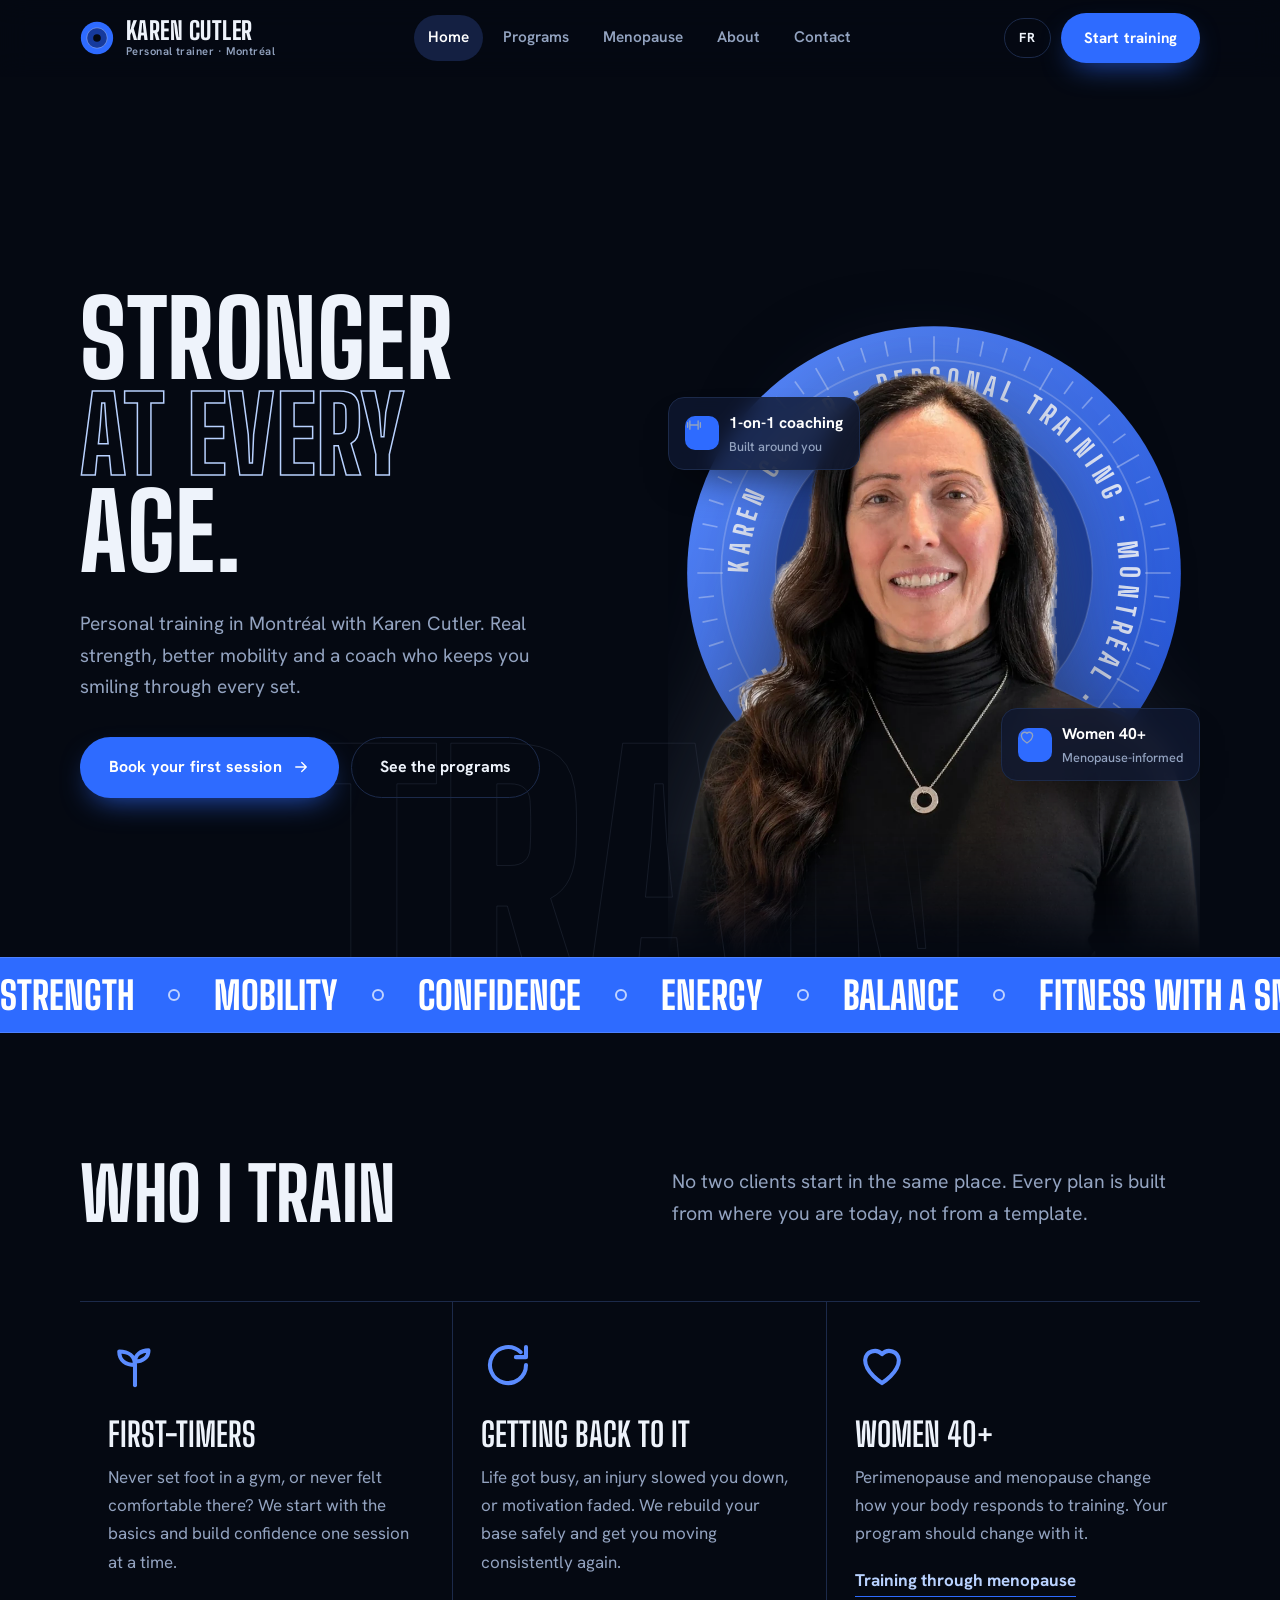
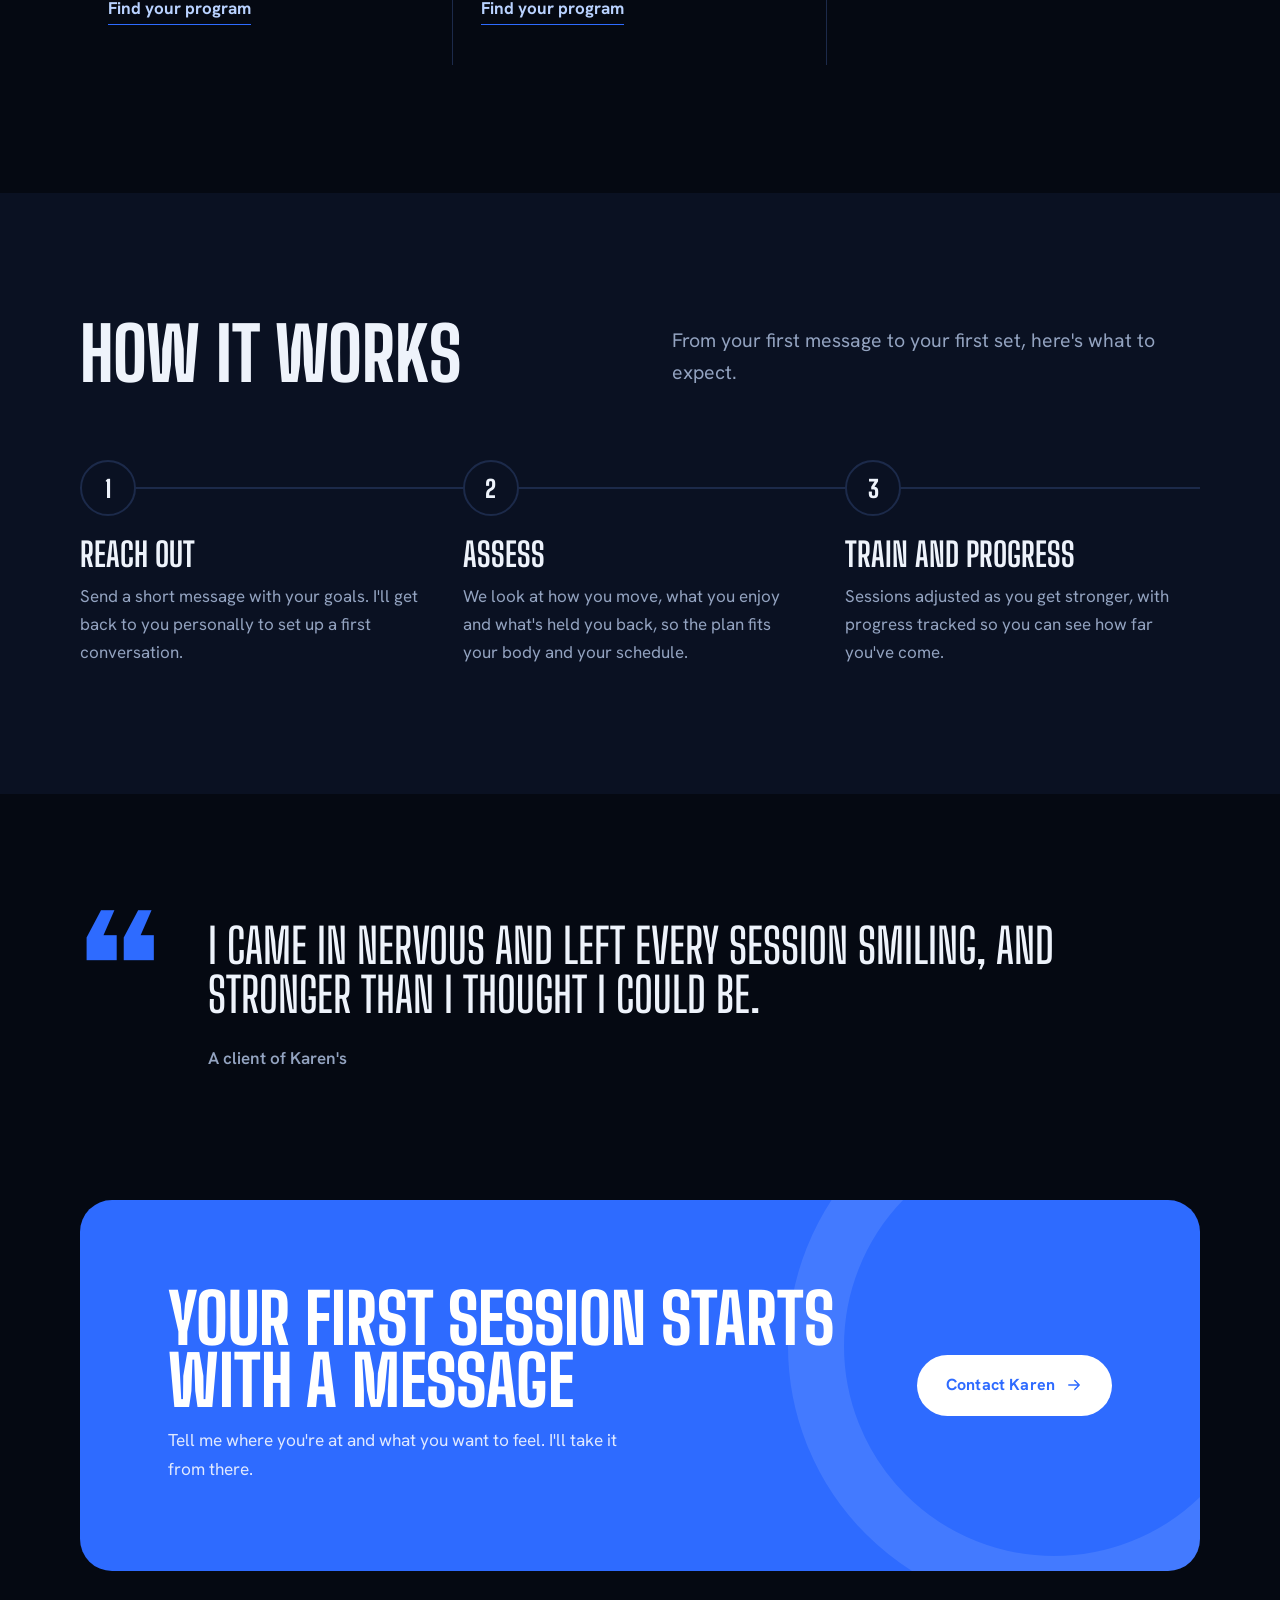
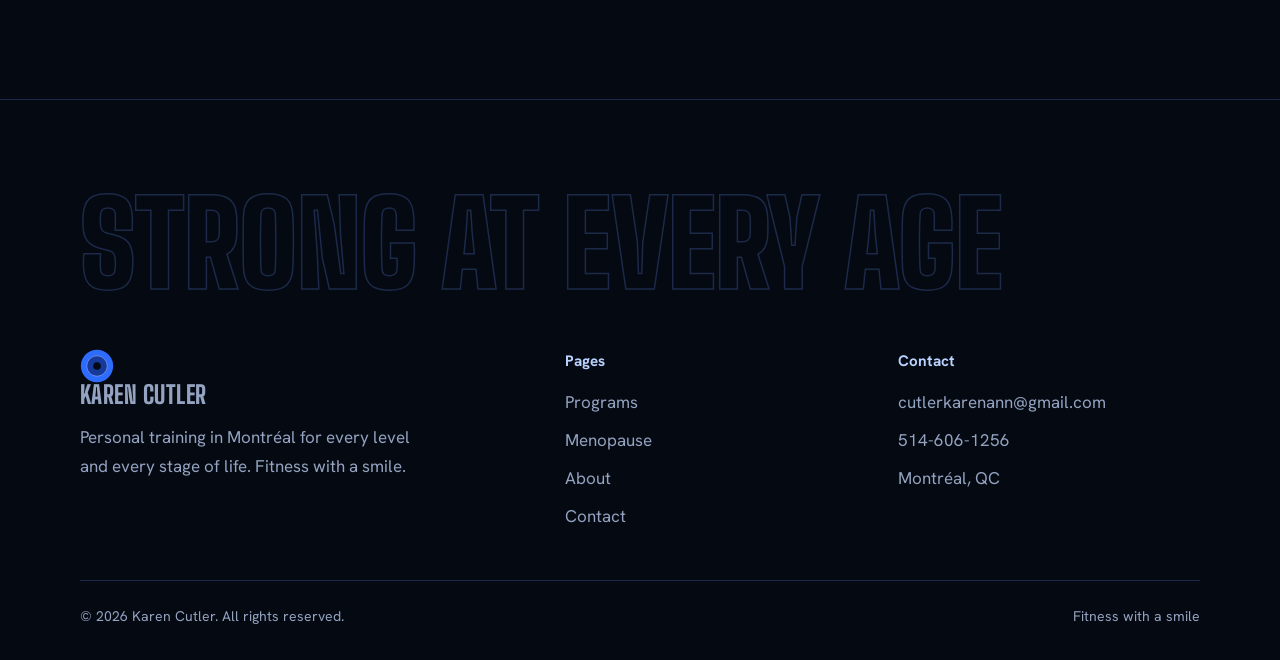
==== commit ba37135e: "Redesign as multi-page personal trainer site Replace the single-page site with five pages (home, pro" ====
--- a/index.html
+++ b/index.html
@@ -1,886 +1,223 @@
-<!DOCTYPE html>
+<!doctype html>
 <html lang="en">
 <head>
-<meta charset="UTF-8">
-<meta name="viewport" content="width=device-width, initial-scale=1.0">
-<title>Karen Cutler — Personal Trainer · Montréal</title>
-<meta name="description" content="Personal training in Montréal with Karen Cutler. Warm, personalized coaching for every level — strength, mobility, and specialized support through menopause and beyond.">
+<meta charset="utf-8">
+<meta name="viewport" content="width=device-width, initial-scale=1">
+<title data-i18n="t_home">Karen Cutler — Personal Trainer in Montréal</title>
+<meta name="description" content="Personal training in Montréal with Karen Cutler. Strength, mobility and confidence for every level, with specialized coaching through menopause.">
+<meta property="og:title" content="Karen Cutler — Personal Trainer in Montréal">
+<meta property="og:description" content="Personal training in Montréal with Karen Cutler. Strength, mobility and confidence for every level, with specialized coaching through menopause.">
+<meta property="og:image" content="images/og.jpg">
+<meta name="theme-color" content="#050912">
+<link rel="icon" href="images/favicon.svg" type="image/svg+xml">
+<script>try{if(localStorage.getItem('kc_lang')==='fr'){document.documentElement.lang='fr';document.documentElement.classList.add('fr-pending')}}catch(e){}</script>
 <link rel="preconnect" href="https://fonts.googleapis.com">
 <link rel="preconnect" href="https://fonts.gstatic.com" crossorigin>
-<link href="https://fonts.googleapis.com/css2?family=Fraunces:ital,opsz,wght@0,9..144,400;0,9..144,500;0,9..144,600;1,9..144,500&family=Hanken+Grotesk:wght@400;500;600;700&display=swap" rel="stylesheet">
-<style>
-  :root{
-    color-scheme:dark;
-    --paper:#0A0E16;
-    --paper-2:#0F1420;
-    --card:#151C2B;
-    --plum:#0C1730;
-    --plum-2:#13203D;
-    --ink:#E7ECF6;
-    --ink-soft:#9AA6BD;
-    --on-dark:#E7ECF6;
-    --coral:#5C9DFF;
-    --coral-deep:#2D6FE0;
-    --coral-tint:#16243F;
-    --apricot:#74B6FF;
-    --line:#222C3E;
-    --line-dark:#26365C;
-    --radius:22px;
-    --radius-sm:14px;
-    --maxw:1180px;
-    --ease:cubic-bezier(.22,.61,.36,1);
-    --shadow:0 18px 50px -22px rgba(0,0,0,.6);
-    --shadow-soft:0 10px 30px -18px rgba(0,0,0,.55);
-  }
-
-  *{box-sizing:border-box;margin:0;padding:0}
-  html{scroll-behavior:smooth}
-  body{
-    font-family:'Hanken Grotesk',system-ui,sans-serif;
-    background:var(--paper);
-    color:var(--ink);
-    line-height:1.65;
-    font-size:17px;
-    -webkit-font-smoothing:antialiased;
-    overflow-x:hidden;
-  }
-  .container{width:min(92%,var(--maxw));margin-inline:auto}
-  img{display:block;max-width:100%}
-  a{color:inherit;text-decoration:none}
-  section{padding:104px 0}
-
-  h1,h2,h3{font-family:'Fraunces',serif;font-weight:500;line-height:1.08;letter-spacing:-.01em}
-  .eyebrow{
-    display:inline-flex;align-items:center;gap:9px;
-    font-size:.78rem;font-weight:600;letter-spacing:.14em;text-transform:uppercase;
-    color:var(--coral);
-  }
-  .eyebrow::before{content:"";width:26px;height:2px;background:var(--coral);border-radius:2px}
-
-  /* smile signature */
-  .accent-wrap{position:relative;display:inline-block}
-  .accent{color:var(--coral);font-style:italic}
-  .smile{
-    position:absolute;left:-2%;bottom:-.34em;width:104%;height:.42em;overflow:visible;
-  }
-  .smile path{
-    fill:none;stroke:var(--coral);stroke-width:7;stroke-linecap:round;
-    stroke-dasharray:300;stroke-dashoffset:300;
-    animation:draw 1.1s .35s var(--ease) forwards;
-  }
-  @keyframes draw{to{stroke-dashoffset:0}}
-
-  /* buttons */
-  .btn{
-    display:inline-flex;align-items:center;gap:9px;
-    font-family:'Hanken Grotesk';font-weight:600;font-size:1rem;
-    padding:15px 26px;border-radius:999px;border:1.5px solid transparent;
-    cursor:pointer;transition:transform .25s var(--ease),background .25s,box-shadow .25s,color .25s;
-    white-space:nowrap;
-  }
-  .btn-primary{background:var(--coral-deep);color:#fff;box-shadow:0 10px 24px -12px rgba(45,111,224,.55)}
-  .btn-primary:hover{transform:translateY(-2px);box-shadow:0 16px 30px -12px rgba(45,111,224,.5)}
-  .btn-ghost{background:transparent;color:var(--ink);border-color:var(--line)}
-  .btn-ghost:hover{border-color:var(--coral);color:var(--coral);transform:translateY(-2px)}
-  .btn-arrow{transition:transform .25s var(--ease)}
-  .btn:hover .btn-arrow{transform:translateX(3px)}
-
-  /* NAV */
-  nav{
-    position:sticky;top:0;z-index:60;
-    background:rgba(10,14,22,.82);backdrop-filter:blur(12px);
-    border-bottom:1px solid transparent;transition:border-color .3s,box-shadow .3s;
-  }
-  nav.scrolled{border-color:var(--line);box-shadow:0 6px 24px -20px rgba(0,0,0,.6)}
-  .nav-inner{display:flex;align-items:center;justify-content:space-between;height:74px}
-  .logo{font-family:'Fraunces';font-size:1.32rem;font-weight:600;letter-spacing:-.01em}
-  .logo span{color:var(--coral)}
-  .nav-links{display:flex;align-items:center;gap:34px;list-style:none}
-  .nav-links a{font-weight:500;font-size:.98rem;color:var(--ink-soft);transition:color .2s;position:relative}
-  .nav-links a:hover{color:var(--ink)}
-  .nav-links a::after{content:"";position:absolute;left:0;bottom:-6px;width:0;height:2px;background:var(--coral);transition:width .25s var(--ease)}
-  .nav-links a:hover::after{width:100%}
-  .nav-right{display:flex;align-items:center;gap:14px}
-  .lang{
-    font-family:'Hanken Grotesk';font-weight:600;font-size:.82rem;letter-spacing:.06em;
-    border:1.5px solid var(--line);background:transparent;color:var(--ink);
-    padding:8px 13px;border-radius:999px;cursor:pointer;transition:.2s;
-  }
-  .lang:hover{border-color:var(--coral);color:var(--coral)}
-  .burger{display:none;flex-direction:column;gap:5px;background:none;border:none;cursor:pointer;padding:8px}
-  .burger span{width:24px;height:2px;background:var(--ink);border-radius:2px;transition:.3s}
-
-  .drawer{
-    position:fixed;inset:0 0 0 auto;width:min(82%,340px);background:var(--paper);
-    z-index:80;transform:translateX(100%);transition:transform .4s var(--ease);
-    padding:90px 32px 40px;display:flex;flex-direction:column;gap:8px;box-shadow:var(--shadow);
-  }
-  .drawer.open{transform:translateX(0)}
-  .drawer a{padding:14px 0;font-size:1.1rem;font-weight:500;border-bottom:1px solid var(--line)}
-  .drawer .btn{margin-top:18px;justify-content:center}
-  .drawer-close{position:absolute;top:24px;right:26px;background:none;border:none;font-size:1.7rem;cursor:pointer;color:var(--ink)}
-  .scrim{position:fixed;inset:0;background:rgba(0,0,0,.6);z-index:70;opacity:0;pointer-events:none;transition:.3s}
-  .scrim.show{opacity:1;pointer-events:auto}
-
-  /* HERO */
-  .hero{padding:74px 0 96px;position:relative}
-  .hero-grid{display:grid;grid-template-columns:1.05fr .95fr;gap:64px;align-items:center}
-  .hero__title{font-size:clamp(2.6rem,5.6vw,4.3rem);margin:22px 0 0}
-  .hero__slogan{
-    font-family:'Fraunces';font-style:italic;font-size:1.25rem;color:var(--apricot);
-    margin-top:26px;display:flex;align-items:center;gap:8px;
-  }
-  .hero__slogan::before{content:"✦";font-style:normal;color:var(--coral)}
-  .hero__desc{font-size:1.12rem;color:var(--ink-soft);max-width:40ch;margin-top:18px}
-  .hero__cta{display:flex;gap:14px;margin-top:34px;flex-wrap:wrap}
-  .pills{display:flex;gap:10px;flex-wrap:wrap;margin-top:34px}
-  .pill{
-    display:inline-flex;align-items:center;gap:8px;
-    background:var(--card);border:1px solid var(--line);border-radius:999px;
-    padding:9px 16px;font-size:.86rem;font-weight:500;color:var(--ink);box-shadow:var(--shadow-soft);
-  }
-  .pill .dot{width:7px;height:7px;border-radius:50%;background:var(--coral)}
-
-  .hero-photo{position:relative;justify-self:center}
-  .hero-photo .frame{
-    position:relative;width:min(420px,82vw);aspect-ratio:4/4.5;border-radius:32px;overflow:hidden;
-    box-shadow:var(--shadow);z-index:2;border:6px solid var(--card);
-  }
-  .hero-photo .frame img{width:100%;height:100%;object-fit:cover;object-position:center top}
-  .blob{
-    position:absolute;width:330px;height:330px;border-radius:46% 54% 60% 40%/55% 45% 55% 45%;
-    background:radial-gradient(circle at 30% 30%,rgba(92,157,255,.45),rgba(45,111,224,.12));
-    top:-34px;right:-44px;z-index:1;filter:blur(2px);
-  }
-  .badge{
-    position:absolute;left:-26px;bottom:38px;z-index:3;
-    background:var(--plum);color:var(--on-dark);border-radius:16px;padding:14px 18px;
-    box-shadow:var(--shadow);display:flex;align-items:center;gap:11px;max-width:215px;
-  }
-  .badge .b-ico{font-size:1.3rem}
-  .badge .b-txt{font-family:'Fraunces';font-style:italic;font-size:.96rem;line-height:1.25}
-
-  /* APPROACH strip */
-  .approach{background:var(--paper-2);padding:84px 0}
-  .approach-head{max-width:620px;margin-bottom:48px}
-  .approach-head h2{font-size:clamp(1.9rem,3.4vw,2.7rem);margin-top:16px}
-  .a-grid{display:grid;grid-template-columns:repeat(3,1fr);gap:24px}
-  .a-card{background:var(--card);border:1px solid var(--line);border-radius:var(--radius);padding:34px 30px;transition:transform .3s var(--ease),box-shadow .3s}
-  .a-card:hover{transform:translateY(-5px);box-shadow:var(--shadow)}
-  .a-ico{width:50px;height:50px;border-radius:14px;background:var(--coral-tint);display:grid;place-items:center;font-size:1.5rem;margin-bottom:18px}
-  .a-card h3{font-size:1.32rem;margin-bottom:9px}
-  .a-card p{color:var(--ink-soft);font-size:1rem}
-
-  /* ABOUT */
-  .about-grid{display:grid;grid-template-columns:.85fr 1.15fr;gap:64px;align-items:center}
-  .about-photo{position:relative}
-  .about-photo img{width:100%;border-radius:var(--radius);box-shadow:var(--shadow);border:6px solid var(--card)}
-  .about-cap{
-    position:absolute;bottom:-18px;left:18px;right:18px;
-    background:var(--card);border:1px solid var(--line);border-radius:14px;padding:13px 16px;
-    font-size:.86rem;color:var(--ink-soft);box-shadow:var(--shadow-soft);display:flex;gap:10px;align-items:center;
-  }
-  .about-cap .c-ico{color:var(--coral);font-size:1.1rem}
-  .about-text h2{font-size:clamp(1.9rem,3.6vw,2.8rem);margin:16px 0 22px}
-  .about-text p{color:var(--ink-soft);margin-bottom:16px;font-size:1.08rem}
-  .about-sign{font-family:'Fraunces';font-style:italic;font-size:1.4rem;color:var(--on-dark);margin-top:8px}
-
-  /* SERVICES */
-  .services{background:var(--paper-2)}
-  .services-head{max-width:640px;margin-bottom:46px}
-  .services-head h2{font-size:clamp(1.9rem,3.6vw,2.8rem);margin-top:16px}
-  .svc-list{display:flex;flex-direction:column;gap:16px}
-  .svc{background:var(--card);border:1px solid var(--line);border-radius:var(--radius);overflow:hidden;transition:box-shadow .3s,border-color .3s}
-  .svc.open{box-shadow:var(--shadow);border-color:var(--coral-tint)}
-  .svc-head{display:flex;align-items:center;gap:20px;width:100%;text-align:left;background:none;border:none;cursor:pointer;padding:26px 30px;font-family:inherit}
-  .svc-num{font-family:'Fraunces';font-size:1.05rem;color:var(--coral);font-weight:600;min-width:30px}
-  .svc-titles{flex:1}
-  .svc-titles h3{font-size:1.35rem;font-weight:600;font-family:'Fraunces'}
-  .svc-titles p{font-size:.96rem;color:var(--ink-soft);margin-top:3px}
-  .svc-toggle{width:38px;height:38px;border-radius:50%;border:1.5px solid var(--line);display:grid;place-items:center;flex-shrink:0;transition:.3s;position:relative}
-  .svc.open .svc-toggle{background:var(--coral-deep);border-color:var(--coral)}
-  .svc-toggle::before,.svc-toggle::after{content:"";position:absolute;background:var(--ink);border-radius:2px;transition:.3s}
-  .svc-toggle::before{width:14px;height:2px}
-  .svc-toggle::after{width:2px;height:14px}
-  .svc.open .svc-toggle::before,.svc.open .svc-toggle::after{background:#fff}
-  .svc.open .svc-toggle::after{transform:rotate(90deg);opacity:0}
-  .svc-body{max-height:0;overflow:hidden;transition:max-height .45s var(--ease)}
-  .svc-body-inner{padding:0 30px 30px 80px;display:grid;grid-template-columns:1.2fr 1fr;gap:30px}
-  .svc-body-inner p{color:var(--ink-soft)}
-  .svc-body-inner ul{list-style:none;display:flex;flex-direction:column;gap:10px}
-  .svc-body-inner li{display:flex;gap:10px;align-items:flex-start;font-size:.98rem}
-  .svc-body-inner li::before{content:"✓";color:var(--coral);font-weight:700;margin-top:1px}
-
-  /* SPECIALIZED */
-  .spec{background:var(--plum);color:var(--on-dark)}
-  .spec .eyebrow{color:var(--apricot)}
-  .spec .eyebrow::before{background:var(--apricot)}
-  .spec-grid{display:grid;grid-template-columns:1fr 1fr;gap:60px;align-items:center}
-  .spec-text h2{font-size:clamp(1.9rem,3.6vw,2.8rem);margin:16px 0 20px;color:#fff}
-  .spec-text h2 em{color:var(--apricot);font-style:italic}
-  .spec-text p{color:#C3CFE6;margin-bottom:22px;font-size:1.08rem}
-  .spec-cards{display:grid;grid-template-columns:1fr 1fr;gap:16px;margin-top:8px}
-  .spec-card{background:var(--plum-2);border:1px solid var(--line-dark);border-radius:var(--radius-sm);padding:22px}
-  .spec-card .s-ico{font-size:1.5rem;margin-bottom:10px}
-  .spec-card h4{font-family:'Fraunces';font-size:1.12rem;margin-bottom:6px;color:#fff;font-weight:500}
-  .spec-card p{font-size:.92rem;color:#AAB7D0;margin:0}
-  .spec-cta{margin-top:30px}
-
-  /* TESTIMONIAL */
-  .quote-wrap{max-width:820px;margin-inline:auto;text-align:center}
-  .quote-mark{font-family:'Fraunces';font-size:4rem;color:rgba(92,157,255,.22);line-height:.6;height:36px}
-  .quote{font-family:'Fraunces';font-size:clamp(1.4rem,2.8vw,2rem);font-style:italic;line-height:1.4;color:var(--on-dark)}
-  .quote-by{margin-top:24px;font-weight:600;color:var(--coral)}
-  .quote-role{color:var(--ink-soft);font-size:.94rem}
-
-  /* BOOKING */
-  .booking{background:var(--paper-2)}
-  .booking-head{text-align:center;max-width:620px;margin:0 auto 44px}
-  .booking-head h2{font-size:clamp(1.9rem,3.6vw,2.8rem);margin-top:16px}
-  .booking-head p{color:var(--ink-soft);margin-top:14px;font-size:1.08rem}
-  .contact-layout{display:grid;grid-template-columns:1.25fr .9fr;gap:30px;max-width:1000px;margin-inline:auto;align-items:start}
-  .lead-form{background:var(--card);border:1px solid var(--line);border-radius:var(--radius);padding:34px;box-shadow:var(--shadow-soft);display:flex;flex-direction:column;gap:18px}
-  .honey{position:absolute;left:-9999px;width:1px;height:1px;opacity:0}
-  .field{display:flex;flex-direction:column;gap:7px}
-  .field-row{display:grid;grid-template-columns:1fr 1fr;gap:16px}
-  .field label{font-size:.86rem;font-weight:600;color:var(--ink)}
-  .field input,.field select,.field textarea{
-    font-family:inherit;font-size:1rem;color:var(--ink);width:100%;
-    background:var(--paper);border:1.5px solid var(--line);border-radius:12px;padding:13px 15px;
-    transition:border-color .2s,box-shadow .2s;
-  }
-  .field textarea{resize:vertical;min-height:96px}
-  .field input::placeholder,.field textarea::placeholder{color:#69768E}
-  .field input:focus,.field select:focus,.field textarea:focus{outline:none;border-color:var(--coral);box-shadow:0 0 0 3px rgba(92,157,255,.3)}
-  .form-submit{justify-content:center;margin-top:6px}
-  .form-submit:disabled{opacity:.6;cursor:default;transform:none}
-  .form-status{font-size:.95rem;min-height:1.2em;margin-top:2px}
-  .form-status.ok{color:#4ADE80;font-weight:600}
-  .form-status.err{color:var(--coral);font-weight:600}
-  .form-status.err a{color:var(--coral);text-decoration:underline}
-
-  .contact-card{background:var(--plum);color:var(--on-dark);border-radius:var(--radius);padding:34px;box-shadow:var(--shadow)}
-  .cc-smile{font-size:1.6rem;color:var(--apricot);margin-bottom:8px}
-  .contact-card h3{font-family:'Fraunces';font-size:1.4rem;color:#fff;font-weight:500;margin-bottom:10px}
-  .contact-card p{color:#C3CFE6;font-size:.98rem;margin-bottom:18px}
-  .cc-item{display:flex;align-items:center;gap:11px;padding:13px 0;border-top:1px solid var(--line-dark);color:#E6ECF6;font-weight:500;transition:color .2s;word-break:break-word}
-  a.cc-item:hover{color:#fff}
-  .cc-item .ci{color:var(--apricot);font-size:1.05rem;flex-shrink:0}
-
-  /* FOOTER */
-  footer{background:var(--plum);color:var(--on-dark);padding:64px 0 30px}
-  .foot-grid{display:grid;grid-template-columns:1.4fr 1fr 1fr;gap:40px;padding-bottom:40px;border-bottom:1px solid var(--line-dark)}
-  .foot-logo{font-family:'Fraunces';font-size:1.5rem;font-weight:600}
-  .foot-logo span{color:var(--apricot)}
-  .foot-about{color:#AAB7D0;margin-top:14px;font-size:.96rem;max-width:34ch}
-  .foot-col h5{font-size:.78rem;letter-spacing:.12em;text-transform:uppercase;color:var(--apricot);margin-bottom:16px}
-  .foot-col a,.foot-col p{display:block;color:#AAB7D0;font-size:.96rem;margin-bottom:11px;transition:color .2s}
-  .foot-col a:hover{color:#fff}
-  .foot-bottom{display:flex;justify-content:space-between;flex-wrap:wrap;gap:10px;padding-top:24px;color:#8B98B2;font-size:.84rem}
-
-  /* reveal */
-  .reveal{opacity:0;transform:translateY(26px);transition:opacity .7s var(--ease),transform .7s var(--ease)}
-  .reveal.in{opacity:1;transform:none}
-
-  /* responsive */
-  @media (max-width:920px){
-    section{padding:80px 0}
-    .hero-grid,.about-grid,.spec-grid{grid-template-columns:1fr;gap:46px}
-    .hero-photo{order:-1}
-    .a-grid{grid-template-columns:1fr}
-    .svc-body-inner{grid-template-columns:1fr;gap:16px;padding-left:30px}
-    .spec-cards{grid-template-columns:1fr 1fr}
-    .foot-grid{grid-template-columns:1fr 1fr}
-    .contact-layout{grid-template-columns:1fr}
-    .nav-links,.nav-right .btn{display:none}
-    .burger{display:flex}
-  }
-  @media (max-width:540px){
-    body{font-size:16px}
-    .hero__cta{flex-direction:column;align-items:stretch}
-    .hero__cta .btn{justify-content:center}
-    .spec-cards{grid-template-columns:1fr}
-    .foot-grid{grid-template-columns:1fr}
-    .badge{left:0}
-    .field-row{grid-template-columns:1fr}
-    .lead-form,.contact-card{padding:24px}
-    .svc-head{padding:22px 20px;gap:14px}
-    .svc-num{display:none}
-    .svc-body-inner{padding:0 20px 24px}
-  }
-
-  @media (prefers-reduced-motion:reduce){
-    *{animation:none!important}
-    html{scroll-behavior:auto}
-    .reveal{opacity:1;transform:none;transition:none}
-    .smile path{stroke-dashoffset:0}
-  }
-</style>
+<link href="https://fonts.googleapis.com/css2?family=Big+Shoulders+Display:wght@600;700;800;900&family=Hanken+Grotesk:wght@400;500;600;700&display=swap" rel="stylesheet">
+<link rel="stylesheet" href="assets/site.css">
+<script type="speculationrules">{"prerender":[{"where":{"href_matches":"/*"},"eagerness":"moderate"}]}</script>
+<script src="assets/site.js" defer></script>
 </head>
-<body>
-
-<!-- NAV -->
-<nav id="nav">
-  <div class="container nav-inner">
-    <a class="logo" href="#hero">Karen <span>Cutler</span></a>
-    <ul class="nav-links">
-      <li><a href="#approach" data-i18n="nav_about">About</a></li>
-      <li><a href="#services" data-i18n="nav_services">Services</a></li>
-      <li><a href="#specialized" data-i18n="nav_spec">Specialized</a></li>
-      <li><a href="#booking" data-i18n="nav_contact">Contact</a></li>
-    </ul>
-    <div class="nav-right">
-      <button class="lang" id="langBtn" aria-label="Switch language">FR</button>
-      <a class="btn btn-primary" href="#booking" data-i18n="nav_book">Book a session</a>
-      <button class="burger" id="burger" aria-label="Open menu"><span></span><span></span><span></span></button>
-    </div>
-  </div>
-</nav>
-
-<!-- DRAWER -->
-<div class="scrim" id="scrim"></div>
-<aside class="drawer" id="drawer">
-  <button class="drawer-close" id="drawerClose" aria-label="Close menu">✕</button>
-  <a href="#approach" data-i18n="nav_about">About</a>
-  <a href="#services" data-i18n="nav_services">Services</a>
-  <a href="#specialized" data-i18n="nav_spec">Specialized</a>
-  <a href="#booking" data-i18n="nav_contact">Contact</a>
-  <a class="btn btn-primary" href="#booking" data-i18n="nav_book">Book a session</a>
-</aside>
-
-<!-- HERO -->
-<header class="hero" id="hero">
-  <div class="container hero-grid">
-    <div class="reveal">
-      <span class="eyebrow" data-i18n="hero_eyebrow">Personal Trainer · Montréal</span>
-      <h1 class="hero__title">
-        <span data-i18n="hero_lead">Your best self starts</span>
-        <span class="accent-wrap">
-          <span class="accent" data-i18n="hero_accent">right here.</span>
-          <svg class="smile" viewBox="0 0 200 24" preserveAspectRatio="none" aria-hidden="true"><path d="M4 7 C 60 27, 140 27, 196 7"/></svg>
-        </span>
-      </h1>
-      <p class="hero__slogan" data-i18n="hero_slogan">Fitness with a Smile</p>
-      <p class="hero__desc" data-i18n="hero_desc">Whether you're a seasoned athlete or just lacing up for the first time, I'll meet you exactly where you are — and take you where you want to go.</p>
-      <div class="hero__cta">
-        <a class="btn btn-primary" href="#booking"><span data-i18n="hero_cta1">Book a session</span> <span class="btn-arrow">→</span></a>
-        <a class="btn btn-ghost" href="#services" data-i18n="hero_cta2">Explore services</a>
-      </div>
-      <div class="pills">
-        <span class="pill"><span class="dot"></span><span data-i18n="pill1">All levels welcome</span></span>
-        <span class="pill"><span class="dot"></span><span data-i18n="pill2">Personalized programs</span></span>
-        <span class="pill"><span class="dot"></span><span data-i18n="pill3">Menopause-informed</span></span>
-      </div>
-    </div>
-    <div class="hero-photo reveal">
-      <div class="blob"></div>
-      <div class="frame"><img src="[data-uri]" alt="Karen Cutler, personal trainer in Montréal"></div>
-      <div class="badge">
-        <span class="b-ico">✦</span>
-        <span class="b-txt" data-i18n="hero_badge">Fitness with a Smile</span>
-      </div>
+<body data-page="home">
+<a class="skip" href="#main" style="position:absolute;left:-999px">Skip to content</a>
+<div class="progress" aria-hidden="true"></div>
+<header class="site-header">
+  <div class="wrap nav">
+    <a class="brand" href="index.html" aria-label="Karen Cutler, home"><svg class="brand-mark" viewBox="0 0 40 40" aria-hidden="true"><circle cx="20" cy="20" r="19" fill="#2E6BFF"/><circle cx="20" cy="20" r="12" fill="#163A9C" stroke="rgba(255,255,255,.35)"/><circle cx="20" cy="20" r="4.5" fill="#050912"/></svg><span>Karen Cutler<small data-i18n="brand_sub">Personal trainer · Montréal</small></span></a>
+    <nav aria-label="Main"><ul class="nav-links"><li><a href="index.html" aria-current="page" data-i18n="nav_home">Home</a></li>
+<li><a href="programs.html" data-i18n="nav_programs">Programs</a></li>
+<li><a href="menopause.html" data-i18n="nav_menopause">Menopause</a></li>
+<li><a href="about.html" data-i18n="nav_about">About</a></li>
+<li><a href="contact.html" data-i18n="nav_contact">Contact</a></li></ul></nav>
+    <div class="nav-tools">
+      <button class="lang" type="button" data-lang-toggle aria-label="Passer en français">FR</button>
+      <a class="btn btn--primary nav-cta" href="contact.html" data-i18n="cta_start">Start training</a>
+      <button class="burger" type="button" aria-label="Menu" aria-expanded="false" aria-controls="mobile-menu"><span></span><span></span><span></span></button>
     </div>
   </div>
 </header>
-
-<!-- APPROACH -->
-<section class="approach" id="approach">
-  <div class="container">
-    <div class="approach-head reveal">
-      <span class="eyebrow" data-i18n="appr_eyebrow">The approach</span>
-      <h2 data-i18n="appr_title">Coaching that feels like having someone in your corner.</h2>
-    </div>
-    <div class="a-grid">
-      <div class="a-card reveal">
-        <div class="a-ico">🌱</div>
-        <h3 data-i18n="appr_c1_t">Meet you where you are</h3>
-        <p data-i18n="appr_c1_d">No judgment, no comparison. We start from your real starting point and build from there.</p>
-      </div>
-      <div class="a-card reveal">
-        <div class="a-ico">🎯</div>
-        <h3 data-i18n="appr_c2_t">Programs that fit your life</h3>
-        <p data-i18n="appr_c2_d">Sessions and plans designed around your schedule, your body, and the goals that matter to you.</p>
-      </div>
-      <div class="a-card reveal">
-        <div class="a-ico">💪</div>
-        <h3 data-i18n="appr_c3_t">Strength for the long run</h3>
-        <p data-i18n="appr_c3_d">We train for a body that feels capable today and stays strong for decades to come.</p>
+<div class="mobile-menu" id="mobile-menu">
+  <a class="m-link" href="index.html" aria-current="page"><span data-i18n="nav_home">Home</span><svg viewBox="0 0 24 24" fill="none" stroke="currentColor" stroke-width="1.8" stroke-linecap="round" stroke-linejoin="round" aria-hidden="true"><path d="M5 12h14M13 6l6 6-6 6"/></svg></a>
+<a class="m-link" href="programs.html"><span data-i18n="nav_programs">Programs</span><svg viewBox="0 0 24 24" fill="none" stroke="currentColor" stroke-width="1.8" stroke-linecap="round" stroke-linejoin="round" aria-hidden="true"><path d="M5 12h14M13 6l6 6-6 6"/></svg></a>
+<a class="m-link" href="menopause.html"><span data-i18n="nav_menopause">Menopause</span><svg viewBox="0 0 24 24" fill="none" stroke="currentColor" stroke-width="1.8" stroke-linecap="round" stroke-linejoin="round" aria-hidden="true"><path d="M5 12h14M13 6l6 6-6 6"/></svg></a>
+<a class="m-link" href="about.html"><span data-i18n="nav_about">About</span><svg viewBox="0 0 24 24" fill="none" stroke="currentColor" stroke-width="1.8" stroke-linecap="round" stroke-linejoin="round" aria-hidden="true"><path d="M5 12h14M13 6l6 6-6 6"/></svg></a>
+  <a class="btn btn--primary" href="contact.html"><span data-i18n="cta_start">Start training</span><svg viewBox="0 0 24 24" fill="none" stroke="currentColor" stroke-width="1.8" stroke-linecap="round" stroke-linejoin="round" aria-hidden="true"><path d="M5 12h14M13 6l6 6-6 6"/></svg></a>
+</div>
+
+<main id="main">
+  <!-- HERO -->
+  <section class="hero">
+    <div class="hero-bgword" aria-hidden="true">Train</div>
+    <div class="wrap hero-grid">
+      <div class="hero-copy">
+        <h1 class="display hero-title">
+          <span class="line"><span data-i18n="hero_l1">Stronger</span></span>
+          <span class="line"><span data-i18n="hero_l2" class="outline">at every</span></span>
+          <span class="line"><span data-i18n="hero_l3">age.</span></span>
+        </h1>
+        <p class="hero-sub hero-fade d1" data-i18n="hero_sub">Personal training in Montréal with Karen Cutler. Real strength, better mobility and a coach who keeps you smiling through every set.</p>
+        <div class="hero-cta hero-fade d2">
+          <a class="btn btn--primary magnetic" href="contact.html"><span data-i18n="cta_first">Book your first session</span><svg viewBox="0 0 24 24" fill="none" stroke="currentColor" stroke-width="1.8" stroke-linecap="round" stroke-linejoin="round" aria-hidden="true"><path d="M5 12h14M13 6l6 6-6 6"/></svg></a>
+          <a class="btn btn--ghost" href="programs.html" data-i18n="cta_programs">See the programs</a>
+        </div>
+      </div>
+
+      <div class="hero-visual" data-parallax>
+        <div class="plate" data-depth="18"><div class="plate-glow"></div><svg viewBox="0 0 600 600" aria-hidden="true" class="plate-spin">
+  <defs>
+    <linearGradient id="pg" x1="0" y1="0" x2="1" y2="1"><stop offset="0" stop-color="#5B8CFF"/><stop offset="1" stop-color="#1F4FD1"/></linearGradient>
+    <path id="arc" d="M300,300 m-218,0 a218,218 0 1,1 436,0 a218,218 0 1,1 -436,0"/>
+  </defs>
+  <circle cx="300" cy="300" r="290" fill="url(#pg)"/>
+  <circle cx="300" cy="300" r="250" fill="none" stroke="rgba(255,255,255,.22)" stroke-width="2"/>
+  <circle cx="300" cy="300" r="186" fill="#163A9C"/>
+  <circle cx="300" cy="300" r="186" fill="none" stroke="rgba(255,255,255,.18)" stroke-width="2"/>
+  <circle cx="300" cy="300" r="120" fill="none" stroke="rgba(255,255,255,.12)" stroke-width="18"/>
+  <circle cx="300" cy="300" r="52" fill="#050912"/>
+  <circle cx="300" cy="300" r="52" fill="none" stroke="rgba(185,210,255,.5)" stroke-width="3"/>
+  <g stroke="rgba(255,255,255,.35)" stroke-width="2"><line x1="300" y1="22" x2="300" y2="52" transform="rotate(0 300 300)"/><line x1="300" y1="22" x2="300" y2="40" transform="rotate(6 300 300)"/><line x1="300" y1="22" x2="300" y2="40" transform="rotate(12 300 300)"/><line x1="300" y1="22" x2="300" y2="40" transform="rotate(18 300 300)"/><line x1="300" y1="22" x2="300" y2="40" transform="rotate(24 300 300)"/><line x1="300" y1="22" x2="300" y2="52" transform="rotate(30 300 300)"/><line x1="300" y1="22" x2="300" y2="40" transform="rotate(36 300 300)"/><line x1="300" y1="22" x2="300" y2="40" transform="rotate(42 300 300)"/><line x1="300" y1="22" x2="300" y2="40" transform="rotate(48 300 300)"/><line x1="300" y1="22" x2="300" y2="40" transform="rotate(54 300 300)"/><line x1="300" y1="22" x2="300" y2="52" transform="rotate(60 300 300)"/><line x1="300" y1="22" x2="300" y2="40" transform="rotate(66 300 300)"/><line x1="300" y1="22" x2="300" y2="40" transform="rotate(72 300 300)"/><line x1="300" y1="22" x2="300" y2="40" transform="rotate(78 300 300)"/><line x1="300" y1="22" x2="300" y2="40" transform="rotate(84 300 300)"/><line x1="300" y1="22" x2="300" y2="52" transform="rotate(90 300 300)"/><line x1="300" y1="22" x2="300" y2="40" transform="rotate(96 300 300)"/><line x1="300" y1="22" x2="300" y2="40" transform="rotate(102 300 300)"/><line x1="300" y1="22" x2="300" y2="40" transform="rotate(108 300 300)"/><line x1="300" y1="22" x2="300" y2="40" transform="rotate(114 300 300)"/><line x1="300" y1="22" x2="300" y2="52" transform="rotate(120 300 300)"/><line x1="300" y1="22" x2="300" y2="40" transform="rotate(126 300 300)"/><line x1="300" y1="22" x2="300" y2="40" transform="rotate(132 300 300)"/><line x1="300" y1="22" x2="300" y2="40" transform="rotate(138 300 300)"/><line x1="300" y1="22" x2="300" y2="40" transform="rotate(144 300 300)"/><line x1="300" y1="22" x2="300" y2="52" transform="rotate(150 300 300)"/><line x1="300" y1="22" x2="300" y2="40" transform="rotate(156 300 300)"/><line x1="300" y1="22" x2="300" y2="40" transform="rotate(162 300 300)"/><line x1="300" y1="22" x2="300" y2="40" transform="rotate(168 300 300)"/><line x1="300" y1="22" x2="300" y2="40" transform="rotate(174 300 300)"/><line x1="300" y1="22" x2="300" y2="52" transform="rotate(180 300 300)"/><line x1="300" y1="22" x2="300" y2="40" transform="rotate(186 300 300)"/><line x1="300" y1="22" x2="300" y2="40" transform="rotate(192 300 300)"/><line x1="300" y1="22" x2="300" y2="40" transform="rotate(198 300 300)"/><line x1="300" y1="22" x2="300" y2="40" transform="rotate(204 300 300)"/><line x1="300" y1="22" x2="300" y2="52" transform="rotate(210 300 300)"/><line x1="300" y1="22" x2="300" y2="40" transform="rotate(216 300 300)"/><line x1="300" y1="22" x2="300" y2="40" transform="rotate(222 300 300)"/><line x1="300" y1="22" x2="300" y2="40" transform="rotate(228 300 300)"/><line x1="300" y1="22" x2="300" y2="40" transform="rotate(234 300 300)"/><line x1="300" y1="22" x2="300" y2="52" transform="rotate(240 300 300)"/><line x1="300" y1="22" x2="300" y2="40" transform="rotate(246 300 300)"/><line x1="300" y1="22" x2="300" y2="40" transform="rotate(252 300 300)"/><line x1="300" y1="22" x2="300" y2="40" transform="rotate(258 300 300)"/><line x1="300" y1="22" x2="300" y2="40" transform="rotate(264 300 300)"/><line x1="300" y1="22" x2="300" y2="52" transform="rotate(270 300 300)"/><line x1="300" y1="22" x2="300" y2="40" transform="rotate(276 300 300)"/><line x1="300" y1="22" x2="300" y2="40" transform="rotate(282 300 300)"/><line x1="300" y1="22" x2="300" y2="40" transform="rotate(288 300 300)"/><line x1="300" y1="22" x2="300" y2="40" transform="rotate(294 300 300)"/><line x1="300" y1="22" x2="300" y2="52" transform="rotate(300 300 300)"/><line x1="300" y1="22" x2="300" y2="40" transform="rotate(306 300 300)"/><line x1="300" y1="22" x2="300" y2="40" transform="rotate(312 300 300)"/><line x1="300" y1="22" x2="300" y2="40" transform="rotate(318 300 300)"/><line x1="300" y1="22" x2="300" y2="40" transform="rotate(324 300 300)"/><line x1="300" y1="22" x2="300" y2="52" transform="rotate(330 300 300)"/><line x1="300" y1="22" x2="300" y2="40" transform="rotate(336 300 300)"/><line x1="300" y1="22" x2="300" y2="40" transform="rotate(342 300 300)"/><line x1="300" y1="22" x2="300" y2="40" transform="rotate(348 300 300)"/><line x1="300" y1="22" x2="300" y2="40" transform="rotate(354 300 300)"/></g>
+  <text font-family="Big Shoulders Display, Impact, sans-serif" font-weight="800" font-size="30" letter-spacing="7" fill="rgba(255,255,255,.88)">
+    <textPath href="#arc">KAREN CUTLER • PERSONAL TRAINING • MONTRÉAL • FITNESS WITH A SMILE •</textPath>
+  </text>
+</svg></div>
+        <img class="cutout" src="images/karen-cutout.webp" width="979" height="1070" alt="Karen Cutler, personal trainer" fetchpriority="high">
+        <div class="chip chip--a" data-depth="-10">
+          <span class="chip-ico"><svg viewBox="0 0 24 24" fill="none" stroke="currentColor" stroke-width="1.8" stroke-linecap="round" stroke-linejoin="round" aria-hidden="true"><path d="M6.5 6.5v11M3.5 9v6M17.5 6.5v11M20.5 9v6M6.5 12h11"/></svg></span>
+          <span><b data-i18n="chip1_b">1-on-1 coaching</b><span data-i18n="chip1_s">Built around you</span></span>
+        </div>
+        <div class="chip chip--b" data-depth="-16">
+          <span class="chip-ico"><svg viewBox="0 0 24 24" fill="none" stroke="currentColor" stroke-width="1.8" stroke-linecap="round" stroke-linejoin="round" aria-hidden="true"><path d="M12 20s-7.5-4.6-7.5-10.2A4.3 4.3 0 0 1 12 7.2a4.3 4.3 0 0 1 7.5 2.6C19.5 15.4 12 20 12 20z"/></svg></span>
+          <span><b data-i18n="chip2_b">Women 40+</b><span data-i18n="chip2_s">Menopause-informed</span></span>
+        </div>
+      </div>
+    </div>
+  </section>
+
+  <!-- MARQUEE -->
+  <div class="marquee" aria-hidden="true">
+    <div class="marquee-track">
+      <div class="marquee-group">
+        <span data-i18n="mq1">Strength</span><i></i><span data-i18n="mq2">Mobility</span><i></i><span data-i18n="mq3">Confidence</span><i></i><span data-i18n="mq4">Energy</span><i></i><span data-i18n="mq5">Balance</span><i></i><span data-i18n="mq6">Fitness with a smile</span><i></i>
+      </div>
+      <div class="marquee-group">
+        <span data-i18n="mq1">Strength</span><i></i><span data-i18n="mq2">Mobility</span><i></i><span data-i18n="mq3">Confidence</span><i></i><span data-i18n="mq4">Energy</span><i></i><span data-i18n="mq5">Balance</span><i></i><span data-i18n="mq6">Fitness with a smile</span><i></i>
       </div>
     </div>
   </div>
-</section>
-
-<!-- ABOUT -->
-<section id="about">
-  <div class="container about-grid">
-    <div class="about-photo reveal">
-      <img src="[data-uri]" alt="Karen Cutler at a fitness and performance conference">
-      <div class="about-cap"><span class="c-ico">✦</span><span data-i18n="about_cap">Always learning — staying current at fitness &amp; performance conferences.</span></div>
-    </div>
-    <div class="about-text reveal">
-      <span class="eyebrow" data-i18n="about_eyebrow">About Karen</span>
-      <h2 data-i18n="about_title">Encouragement, not pressure.</h2>
-      <p data-i18n="about_p1">I became a trainer because I believe fitness should feel good — physically and emotionally. My job isn't to push you until it hurts; it's to help you build strength, confidence, and habits that actually last.</p>
-      <p data-i18n="about_p2">Every body is different, so every plan is too. We'll work together on movement that feels right for you, at a pace that keeps you motivated and coming back with a smile.</p>
-      <p class="about-sign">Karen Cutler</p>
-    </div>
-  </div>
-</section>
-
-<!-- SERVICES -->
-<section class="services" id="services">
-  <div class="container">
-    <div class="services-head reveal">
-      <span class="eyebrow" data-i18n="svc_eyebrow">Services</span>
-      <h2 data-i18n="svc_title">Ways we can work together.</h2>
-    </div>
-    <div class="svc-list">
-
-      <div class="svc reveal">
-        <button class="svc-head" aria-expanded="false">
-          <span class="svc-num">01</span>
-          <span class="svc-titles">
-            <h3 data-i18n="svc1_t">1-on-1 Personal Training</h3>
-            <p data-i18n="svc1_s">Fully personalized sessions, in person</p>
-          </span>
-          <span class="svc-toggle" aria-hidden="true"></span>
-        </button>
-        <div class="svc-body"><div class="svc-body-inner">
-          <p data-i18n="svc1_d">Private sessions built entirely around you — your goals, your level, your body. Every workout is adjusted in real time so you're always challenged but never overwhelmed.</p>
-          <ul>
-            <li data-i18n="svc1_l1">Personalized workout programming</li>
-            <li data-i18n="svc1_l2">Hands-on form and technique coaching</li>
-            <li data-i18n="svc1_l3">Progress tracking session to session</li>
-          </ul>
-        </div></div>
-      </div>
-
-      <div class="svc reveal">
-        <button class="svc-head" aria-expanded="false">
-          <span class="svc-num">02</span>
-          <span class="svc-titles">
-            <h3 data-i18n="svc2_t">Custom Online Programs</h3>
-            <p data-i18n="svc2_s">Train on your own schedule, with guidance</p>
-          </span>
-          <span class="svc-toggle" aria-hidden="true"></span>
-        </button>
-        <div class="svc-body"><div class="svc-body-inner">
-          <p data-i18n="svc2_d">A program designed for you to follow wherever you train — at home, on the road, or in your gym — with regular check-ins so you're never on your own.</p>
-          <ul>
-            <li data-i18n="svc2_l1">Custom plan delivered to your phone</li>
-            <li data-i18n="svc2_l2">Video demos for every exercise</li>
-            <li data-i18n="svc2_l3">Regular check-ins and adjustments</li>
-          </ul>
-        </div></div>
-      </div>
-
-      <div class="svc reveal">
-        <button class="svc-head" aria-expanded="false">
-          <span class="svc-num">03</span>
-          <span class="svc-titles">
-            <h3 data-i18n="svc3_t">Strength &amp; Mobility</h3>
-            <p data-i18n="svc3_s">Move better, feel stronger, hurt less</p>
-          </span>
-          <span class="svc-toggle" aria-hidden="true"></span>
-        </button>
-        <div class="svc-body"><div class="svc-body-inner">
-          <p data-i18n="svc3_d">Build functional strength and restore mobility so everyday movement feels easier. Ideal if you sit at a desk, have nagging stiffness, or want to protect your joints.</p>
-          <ul>
-            <li data-i18n="svc3_l1">Joint-friendly strength foundations</li>
-            <li data-i18n="svc3_l2">Mobility and flexibility work</li>
-            <li data-i18n="svc3_l3">Posture and injury prevention</li>
-          </ul>
-        </div></div>
-      </div>
-
-      <div class="svc reveal">
-        <button class="svc-head" aria-expanded="false">
-          <span class="svc-num">04</span>
-          <span class="svc-titles">
-            <h3 data-i18n="svc4_t">Nutrition &amp; Lifestyle Guidance</h3>
-            <p data-i18n="svc4_s">Simple habits that support your training</p>
-          </span>
-          <span class="svc-toggle" aria-hidden="true"></span>
-        </button>
-        <div class="svc-body"><div class="svc-body-inner">
-          <p data-i18n="svc4_d">Practical, sustainable guidance to fuel your body and recovery — no crash diets, no guilt. Just realistic habits that fit the way you actually live.</p>
-          <ul>
-            <li data-i18n="svc4_l1">Everyday nutrition fundamentals</li>
-            <li data-i18n="svc4_l2">Habit-building that sticks</li>
-            <li data-i18n="svc4_l3">Sleep, stress and recovery basics</li>
-          </ul>
-        </div></div>
-      </div>
-
-    </div>
-  </div>
-</section>
-
-<!-- SPECIALIZED -->
-<section class="spec" id="specialized">
-  <div class="container spec-grid">
-    <div class="spec-text reveal">
-      <span class="eyebrow" data-i18n="spec_eyebrow">Specialized</span>
-      <h2 data-i18n-html="spec_title">Training through <em>menopause</em> &amp; beyond.</h2>
-      <p data-i18n="spec_p1">Your body changes through perimenopause and menopause — and your training should change with it. With the right approach, this stage can be one of the strongest of your life.</p>
-      <p data-i18n="spec_p2">I help women train smart through hormonal shifts: protecting bone and joint health, keeping energy and sleep steady, and building real, lasting strength.</p>
-      <a class="btn btn-primary spec-cta" href="#booking"><span data-i18n="spec_cta">Talk it through with me</span> <span class="btn-arrow">→</span></a>
-    </div>
-    <div class="spec-cards reveal">
-      <div class="spec-card">
-        <div class="s-ico">🦴</div>
-        <h4 data-i18n="spec_c1_t">Bone &amp; joint health</h4>
-        <p data-i18n="spec_c1_d">Strength work that helps protect bone density and keep joints resilient.</p>
-      </div>
-      <div class="spec-card">
-        <div class="s-ico">⚡</div>
-        <h4 data-i18n="spec_c2_t">Energy &amp; sleep</h4>
-        <p data-i18n="spec_c2_d">Training dosed to lift energy and support better rest, not drain you.</p>
-      </div>
-      <div class="spec-card">
-        <div class="s-ico">🔥</div>
-        <h4 data-i18n="spec_c3_t">Strength &amp; metabolism</h4>
-        <p data-i18n="spec_c3_d">Build and preserve muscle to support metabolism and confidence.</p>
-      </div>
-      <div class="spec-card">
-        <div class="s-ico">💛</div>
-        <h4 data-i18n="spec_c4_t">Mood &amp; confidence</h4>
-        <p data-i18n="spec_c4_d">Movement that helps you feel like yourself — capable and at ease.</p>
-      </div>
-    </div>
-  </div>
-</section>
-
-<!-- TESTIMONIAL -->
-<section id="testimonial">
-  <div class="container quote-wrap reveal">
-    <div class="quote-mark">"</div>
-    <p class="quote" data-i18n="quote_text">Karen made me feel capable from day one. I came in nervous and left every session smiling — and stronger than I thought I could be.</p>
-    <p class="quote-by" data-i18n="quote_by">A happy client</p>
-    <p class="quote-role" data-i18n="quote_role">Training with Karen for 1 year</p>
-  </div>
-</section>
-
-<!-- BOOKING -->
-<section class="booking" id="booking">
-  <div class="container">
-    <div class="booking-head reveal">
-      <span class="eyebrow" data-i18n="book_eyebrow">Get started</span>
-      <h2 data-i18n="book_title">Book your first session.</h2>
-      <p data-i18n="book_sub">Pick a time that works for you below. Not sure where to start? Book a quick intro and we'll figure it out together.</p>
-    </div>
-    <div class="contact-layout">
-      <form class="lead-form reveal" id="leadForm" novalidate>
-        <input type="hidden" name="_subject" value="New session request from your website">
-        <input type="text" name="_honey" class="honey" tabindex="-1" autocomplete="off" aria-hidden="true">
-        <div class="field">
-          <label for="lf-name" data-i18n="form_name">Your name</label>
-          <input id="lf-name" name="name" type="text" required data-ph="form_name_ph" placeholder="Jane Doe">
-        </div>
-        <div class="field-row">
-          <div class="field">
-            <label for="lf-email" data-i18n="form_email">Email</label>
-            <input id="lf-email" name="email" type="email" required data-ph="form_email_ph" placeholder="you@email.com">
-          </div>
-          <div class="field">
-            <label for="lf-phone" data-i18n="form_phone">Phone (optional)</label>
-            <input id="lf-phone" name="phone" type="tel" data-ph="form_phone_ph" placeholder="(514) 000-0000">
-          </div>
-        </div>
-        <div class="field">
-          <label for="lf-goal" data-i18n="form_goal">What are you looking for?</label>
-          <select id="lf-goal" name="interest">
-            <option data-i18n="form_goal_o1">1-on-1 personal training</option>
-            <option data-i18n="form_goal_o2">Custom online program</option>
-            <option data-i18n="form_goal_o3">Strength &amp; mobility</option>
-            <option data-i18n="form_goal_o4">Menopause &amp; women's strength</option>
-            <option data-i18n="form_goal_o5">Not sure yet — let's talk</option>
-          </select>
-        </div>
-        <div class="field">
-          <label for="lf-msg" data-i18n="form_msg">Anything else? (optional)</label>
-          <textarea id="lf-msg" name="message" rows="4" data-ph="form_msg_ph" placeholder="Your goals, availability, questions…"></textarea>
-        </div>
-        <button type="submit" class="btn btn-primary form-submit"><span data-i18n="form_send">Send my request</span> <span class="btn-arrow">→</span></button>
-        <p class="form-status" id="formStatus" role="status" aria-live="polite"></p>
-      </form>
-
-      <aside class="contact-card reveal">
-        <div class="cc-smile">✦</div>
-        <h3 data-i18n="cc_title">Prefer to reach out directly?</h3>
-        <p data-i18n="cc_sub">However you get in touch, you'll hear back from me personally.</p>
-        <a class="cc-item" href="mailto:cutlerkarenann@gmail.com"><span class="ci">✉</span> cutlerkarenann@gmail.com</a>
-        <a class="cc-item" href="tel:+15146061256"><span class="ci">📞</span> 514-606-1256</a>
-        <div class="cc-item"><span class="ci">📍</span> <span data-i18n="cc_loc">Montréal, QC</span></div>
-      </aside>
-    </div>
-  </div>
-</section>
-
-<!-- FOOTER -->
-<footer>
-  <div class="container">
+
+  <!-- WHO I TRAIN -->
+  <section class="section">
+    <div class="wrap">
+      <div class="head">
+        <h2 class="h2 reveal" data-i18n="who_title">Who I train</h2>
+        <p class="lede reveal" data-d="1" data-i18n="who_lede">No two clients start in the same place. Every plan is built from where you are today, not from a template.</p>
+      </div>
+      <div class="who">
+        <article class="who-item reveal">
+          <svg class="draw" viewBox="0 0 24 24" fill="none" stroke="currentColor" stroke-width="1.8" stroke-linecap="round" stroke-linejoin="round" aria-hidden="true"><path d="M12 21v-9"/><path d="M12 12C12 8 9 6 5 6c0 4 3 6 7 6z"/><path d="M12 10.5c0-3 2.5-5 6-5 0 3-2.5 5-6 5z"/></svg>
+          <h3 class="h3" data-i18n="who1_t">First-timers</h3>
+          <p data-i18n="who1_d">Never set foot in a gym, or never felt comfortable there? We start with the basics and build confidence one session at a time.</p>
+          <a href="programs.html" data-i18n="who_link">Find your program</a>
+        </article>
+        <article class="who-item reveal" data-d="1">
+          <svg class="draw" viewBox="0 0 24 24" fill="none" stroke="currentColor" stroke-width="1.8" stroke-linecap="round" stroke-linejoin="round" aria-hidden="true"><path d="M20 12a8 8 0 1 1-2.4-5.7"/><polyline points="20 4 20 8.5 15.5 8.5"/></svg>
+          <h3 class="h3" data-i18n="who2_t">Getting back to it</h3>
+          <p data-i18n="who2_d">Life got busy, an injury slowed you down, or motivation faded. We rebuild your base safely and get you moving consistently again.</p>
+          <a href="programs.html" data-i18n="who_link">Find your program</a>
+        </article>
+        <article class="who-item reveal" data-d="2">
+          <svg class="draw" viewBox="0 0 24 24" fill="none" stroke="currentColor" stroke-width="1.8" stroke-linecap="round" stroke-linejoin="round" aria-hidden="true"><path d="M12 20s-7.5-4.6-7.5-10.2A4.3 4.3 0 0 1 12 7.2a4.3 4.3 0 0 1 7.5 2.6C19.5 15.4 12 20 12 20z"/></svg>
+          <h3 class="h3" data-i18n="who3_t">Women 40+</h3>
+          <p data-i18n="who3_d">Perimenopause and menopause change how your body responds to training. Your program should change with it.</p>
+          <a href="menopause.html" data-i18n="who3_link">Training through menopause</a>
+        </article>
+      </div>
+    </div>
+  </section>
+
+  <!-- HOW IT WORKS (a real sequence) -->
+  <section class="section section--tint">
+    <div class="wrap">
+      <div class="head">
+        <h2 class="h2 reveal" data-i18n="how_title">How it works</h2>
+        <p class="lede reveal" data-d="1" data-i18n="how_lede">From your first message to your first set, here's what to expect.</p>
+      </div>
+      <div class="steps" data-steps>
+        <div class="steps-rail"><span></span></div>
+        <div class="step reveal">
+          <span class="step-num">1</span>
+          <h3 class="h3" data-i18n="step1_t">Reach out</h3>
+          <p data-i18n="step1_d">Send a short message with your goals. I'll get back to you personally to set up a first conversation.</p>
+        </div>
+        <div class="step reveal" data-d="1">
+          <span class="step-num">2</span>
+          <h3 class="h3" data-i18n="step2_t">Assess</h3>
+          <p data-i18n="step2_d">We look at how you move, what you enjoy and what's held you back, so the plan fits your body and your schedule.</p>
+        </div>
+        <div class="step reveal" data-d="2">
+          <span class="step-num">3</span>
+          <h3 class="h3" data-i18n="step3_t">Train and progress</h3>
+          <p data-i18n="step3_d">Sessions adjusted as you get stronger, with progress tracked so you can see how far you've come.</p>
+        </div>
+      </div>
+    </div>
+  </section>
+
+  <!-- QUOTE (replace with a real client review) -->
+  <section class="section">
+    <div class="wrap">
+      <figure class="quote-block reveal">
+        <div class="quote-mark" aria-hidden="true">“</div>
+        <div>
+          <blockquote class="quote-text" data-i18n="quote">I came in nervous and left every session smiling, and stronger than I thought I could be.</blockquote>
+          <figcaption class="quote-by" data-i18n="quote_by">A client of Karen's</figcaption>
+        </div>
+      </figure>
+    </div>
+  </section>
+
+  <!-- CTA -->
+  <section class="section" style="padding-top:0">
+    <div class="wrap">
+      <div class="cta-band reveal">
+        <div>
+          <h2 data-i18n="band_t">Your first session starts with a message</h2>
+          <p data-i18n="band_d">Tell me where you're at and what you want to feel. I'll take it from there.</p>
+        </div>
+        <a class="btn magnetic" href="contact.html"><span data-i18n="cta_contact">Contact Karen</span><svg viewBox="0 0 24 24" fill="none" stroke="currentColor" stroke-width="1.8" stroke-linecap="round" stroke-linejoin="round" aria-hidden="true"><path d="M5 12h14M13 6l6 6-6 6"/></svg></a>
+      </div>
+    </div>
+  </section>
+</main>
+
+<footer class="site-footer">
+  <div class="wrap">
+    <div class="foot-big" aria-hidden="true">Strong at every age</div>
     <div class="foot-grid">
       <div>
-        <div class="foot-logo">Karen <span>Cutler</span></div>
-        <p class="foot-about" data-i18n="foot_about">Personal training in Montréal — warm, personalized coaching for every level and every stage of life.</p>
-      </div>
-      <div class="foot-col">
-        <h5 data-i18n="foot_explore">Explore</h5>
-        <a href="#approach" data-i18n="nav_about">About</a>
-        <a href="#services" data-i18n="nav_services">Services</a>
-        <a href="#specialized" data-i18n="nav_spec">Specialized</a>
-        <a href="#booking" data-i18n="nav_book">Book a session</a>
-      </div>
-      <div class="foot-col">
-        <h5 data-i18n="foot_contact">Contact</h5>
+        <a class="brand" href="index.html" style="margin-bottom:16px"><svg class="brand-mark" viewBox="0 0 40 40" aria-hidden="true"><circle cx="20" cy="20" r="19" fill="#2E6BFF"/><circle cx="20" cy="20" r="12" fill="#163A9C" stroke="rgba(255,255,255,.35)"/><circle cx="20" cy="20" r="4.5" fill="#050912"/></svg><span>Karen Cutler</span></a>
+        <p data-i18n="foot_about" style="max-width:36ch">Personal training in Montréal for every level and every stage of life. Fitness with a smile.</p>
+      </div>
+      <div>
+        <h4 data-i18n="foot_pages">Pages</h4>
+        <a href="programs.html" data-i18n="nav_programs">Programs</a>
+        <a href="menopause.html" data-i18n="nav_menopause">Menopause</a>
+        <a href="about.html" data-i18n="nav_about">About</a>
+        <a href="contact.html" data-i18n="nav_contact">Contact</a>
+      </div>
+      <div>
+        <h4 data-i18n="foot_contact">Contact</h4>
         <a href="mailto:cutlerkarenann@gmail.com">cutlerkarenann@gmail.com</a>
         <a href="tel:+15146061256">514-606-1256</a>
         <p>Montréal, QC</p>
       </div>
     </div>
     <div class="foot-bottom">
-      <span>© <span id="year"></span> Karen Cutler. <span data-i18n="foot_rights">All rights reserved.</span></span>
-      <span data-i18n="foot_made">Fitness with a Smile ✦</span>
+      <span>© <span data-year></span> Karen Cutler. <span data-i18n="foot_rights">All rights reserved.</span></span>
+      <span data-i18n="foot_tag">Fitness with a smile</span>
     </div>
   </div>
 </footer>
-
-<script>
-const I18N = {
-  en:{
-    nav_about:"About", nav_services:"Services", nav_spec:"Specialized", nav_contact:"Contact", nav_book:"Book a session",
-    hero_eyebrow:"Personal Trainer · Montréal",
-    hero_lead:"Your best self starts", hero_accent:"right here.",
-    hero_slogan:"Fitness with a Smile",
-    hero_desc:"Whether you're a seasoned athlete or just lacing up for the first time, I'll meet you exactly where you are — and take you where you want to go.",
-    hero_cta1:"Book a session", hero_cta2:"Explore services", hero_badge:"Fitness with a Smile",
-    pill1:"All levels welcome", pill2:"Personalized programs", pill3:"Menopause-informed",
-    appr_eyebrow:"The approach",
-    appr_title:"Coaching that feels like having someone in your corner.",
-    appr_c1_t:"Meet you where you are", appr_c1_d:"No judgment, no comparison. We start from your real starting point and build from there.",
-    appr_c2_t:"Programs that fit your life", appr_c2_d:"Sessions and plans designed around your schedule, your body, and the goals that matter to you.",
-    appr_c3_t:"Strength for the long run", appr_c3_d:"We train for a body that feels capable today and stays strong for decades to come.",
-    about_eyebrow:"About Karen", about_title:"Encouragement, not pressure.",
-    about_p1:"I became a trainer because I believe fitness should feel good — physically and emotionally. My job isn't to push you until it hurts; it's to help you build strength, confidence, and habits that actually last.",
-    about_p2:"Every body is different, so every plan is too. We'll work together on movement that feels right for you, at a pace that keeps you motivated and coming back with a smile.",
-    about_cap:"Always learning — staying current at fitness & performance conferences.",
-    svc_eyebrow:"Services", svc_title:"Ways we can work together.",
-    svc1_t:"1-on-1 Personal Training", svc1_s:"Fully personalized sessions, in person",
-    svc1_d:"Private sessions built entirely around you — your goals, your level, your body. Every workout is adjusted in real time so you're always challenged but never overwhelmed.",
-    svc1_l1:"Personalized workout programming", svc1_l2:"Hands-on form and technique coaching", svc1_l3:"Progress tracking session to session",
-    svc2_t:"Custom Online Programs", svc2_s:"Train on your own schedule, with guidance",
-    svc2_d:"A program designed for you to follow wherever you train — at home, on the road, or in your gym — with regular check-ins so you're never on your own.",
-    svc2_l1:"Custom plan delivered to your phone", svc2_l2:"Video demos for every exercise", svc2_l3:"Regular check-ins and adjustments",
-    svc3_t:"Strength & Mobility", svc3_s:"Move better, feel stronger, hurt less",
-    svc3_d:"Build functional strength and restore mobility so everyday movement feels easier. Ideal if you sit at a desk, have nagging stiffness, or want to protect your joints.",
-    svc3_l1:"Joint-friendly strength foundations", svc3_l2:"Mobility and flexibility work", svc3_l3:"Posture and injury prevention",
-    svc4_t:"Nutrition & Lifestyle Guidance", svc4_s:"Simple habits that support your training",
-    svc4_d:"Practical, sustainable guidance to fuel your body and recovery — no crash diets, no guilt. Just realistic habits that fit the way you actually live.",
-    svc4_l1:"Everyday nutrition fundamentals", svc4_l2:"Habit-building that sticks", svc4_l3:"Sleep, stress and recovery basics",
-    spec_eyebrow:"Specialized", spec_title:'Training through <em>menopause</em> & beyond.',
-    spec_p1:"Your body changes through perimenopause and menopause — and your training should change with it. With the right approach, this stage can be one of the strongest of your life.",
-    spec_p2:"I help women train smart through hormonal shifts: protecting bone and joint health, keeping energy and sleep steady, and building real, lasting strength.",
-    spec_cta:"Talk it through with me",
-    spec_c1_t:"Bone & joint health", spec_c1_d:"Strength work that helps protect bone density and keep joints resilient.",
-    spec_c2_t:"Energy & sleep", spec_c2_d:"Training dosed to lift energy and support better rest, not drain you.",
-    spec_c3_t:"Strength & metabolism", spec_c3_d:"Build and preserve muscle to support metabolism and confidence.",
-    spec_c4_t:"Mood & confidence", spec_c4_d:"Movement that helps you feel like yourself — capable and at ease.",
-    quote_text:"Karen made me feel capable from day one. I came in nervous and left every session smiling — and stronger than I thought I could be.",
-    quote_by:"A happy client", quote_role:"Training with Karen for 1 year",
-    book_eyebrow:"Get started", book_title:"Request your first session.",
-    book_sub:"Tell me a bit about you and I'll get back to you personally to set up your first session.",
-    form_name:"Your name", form_name_ph:"Jane Doe",
-    form_email:"Email", form_email_ph:"you@email.com",
-    form_phone:"Phone (optional)", form_phone_ph:"(514) 000-0000",
-    form_goal:"What are you looking for?",
-    form_goal_o1:"1-on-1 personal training", form_goal_o2:"Custom online program",
-    form_goal_o3:"Strength & mobility", form_goal_o4:"Menopause & women's strength",
-    form_goal_o5:"Not sure yet — let's talk",
-    form_msg:"Anything else? (optional)", form_msg_ph:"Your goals, availability, questions…",
-    form_send:"Send my request", form_sending:"Sending…",
-    form_ok:"Thank you! Your request is on its way — Karen will be in touch soon. ✦",
-    form_err_required:"Please add your name and email so Karen can reach you.",
-    form_fail:'Something went wrong. Please email <a href="mailto:cutlerkarenann@gmail.com">cutlerkarenann@gmail.com</a> directly.',
-    cc_title:"Prefer to reach out directly?",
-    cc_sub:"However you get in touch, you'll hear back from me personally.",
-    cc_loc:"Montréal, QC",
-    foot_about:"Personal training in Montréal — warm, personalized coaching for every level and every stage of life.",
-    foot_explore:"Explore", foot_contact:"Contact", foot_rights:"All rights reserved.", foot_made:"Fitness with a Smile ✦"
-  },
-  fr:{
-    nav_about:"À propos", nav_services:"Services", nav_spec:"Spécialisé", nav_contact:"Contact", nav_book:"Réserver",
-    hero_eyebrow:"Entraîneuse privée · Montréal",
-    hero_lead:"Votre meilleure version commence", hero_accent:"ici.",
-    hero_slogan:"S'entraîner, le sourire en prime",
-    hero_desc:"Que vous soyez sportive aguerrie ou que vous laciez vos espadrilles pour la première fois, je vous rejoins là où vous êtes — et je vous mène où vous voulez aller.",
-    hero_cta1:"Réserver une séance", hero_cta2:"Voir les services", hero_badge:"S'entraîner, le sourire en prime",
-    pill1:"Tous les niveaux", pill2:"Programmes personnalisés", pill3:"Spécialisée ménopause",
-    appr_eyebrow:"L'approche",
-    appr_title:"Un accompagnement qui vous épaule vraiment.",
-    appr_c1_t:"On part d'où vous êtes", appr_c1_d:"Sans jugement, sans comparaison. On démarre de votre vrai point de départ, puis on bâtit.",
-    appr_c2_t:"Des programmes adaptés à votre vie", appr_c2_d:"Des séances et des plans pensés autour de votre horaire, de votre corps et de vos objectifs.",
-    appr_c3_t:"De la force pour longtemps", appr_c3_d:"On entraîne un corps qui se sent capable aujourd'hui et qui reste fort pour les décennies à venir.",
-    about_eyebrow:"À propos de Karen", about_title:"Encourager, jamais juger.",
-    about_p1:"Je suis devenue entraîneuse parce que je crois que le sport devrait faire du bien — au corps comme au moral. Mon rôle n'est pas de vous pousser jusqu'à la douleur, mais de vous aider à bâtir force, confiance et habitudes durables.",
-    about_p2:"Chaque corps est différent, donc chaque plan l'est aussi. On travaille ensemble des mouvements qui vous conviennent, à un rythme qui vous garde motivée — et qui vous fait revenir avec le sourire.",
-    about_cap:"Toujours en formation — au fait des dernières avancées en entraînement et performance.",
-    svc_eyebrow:"Services", svc_title:"Travaillons ensemble.",
-    svc1_t:"Entraînement privé 1:1", svc1_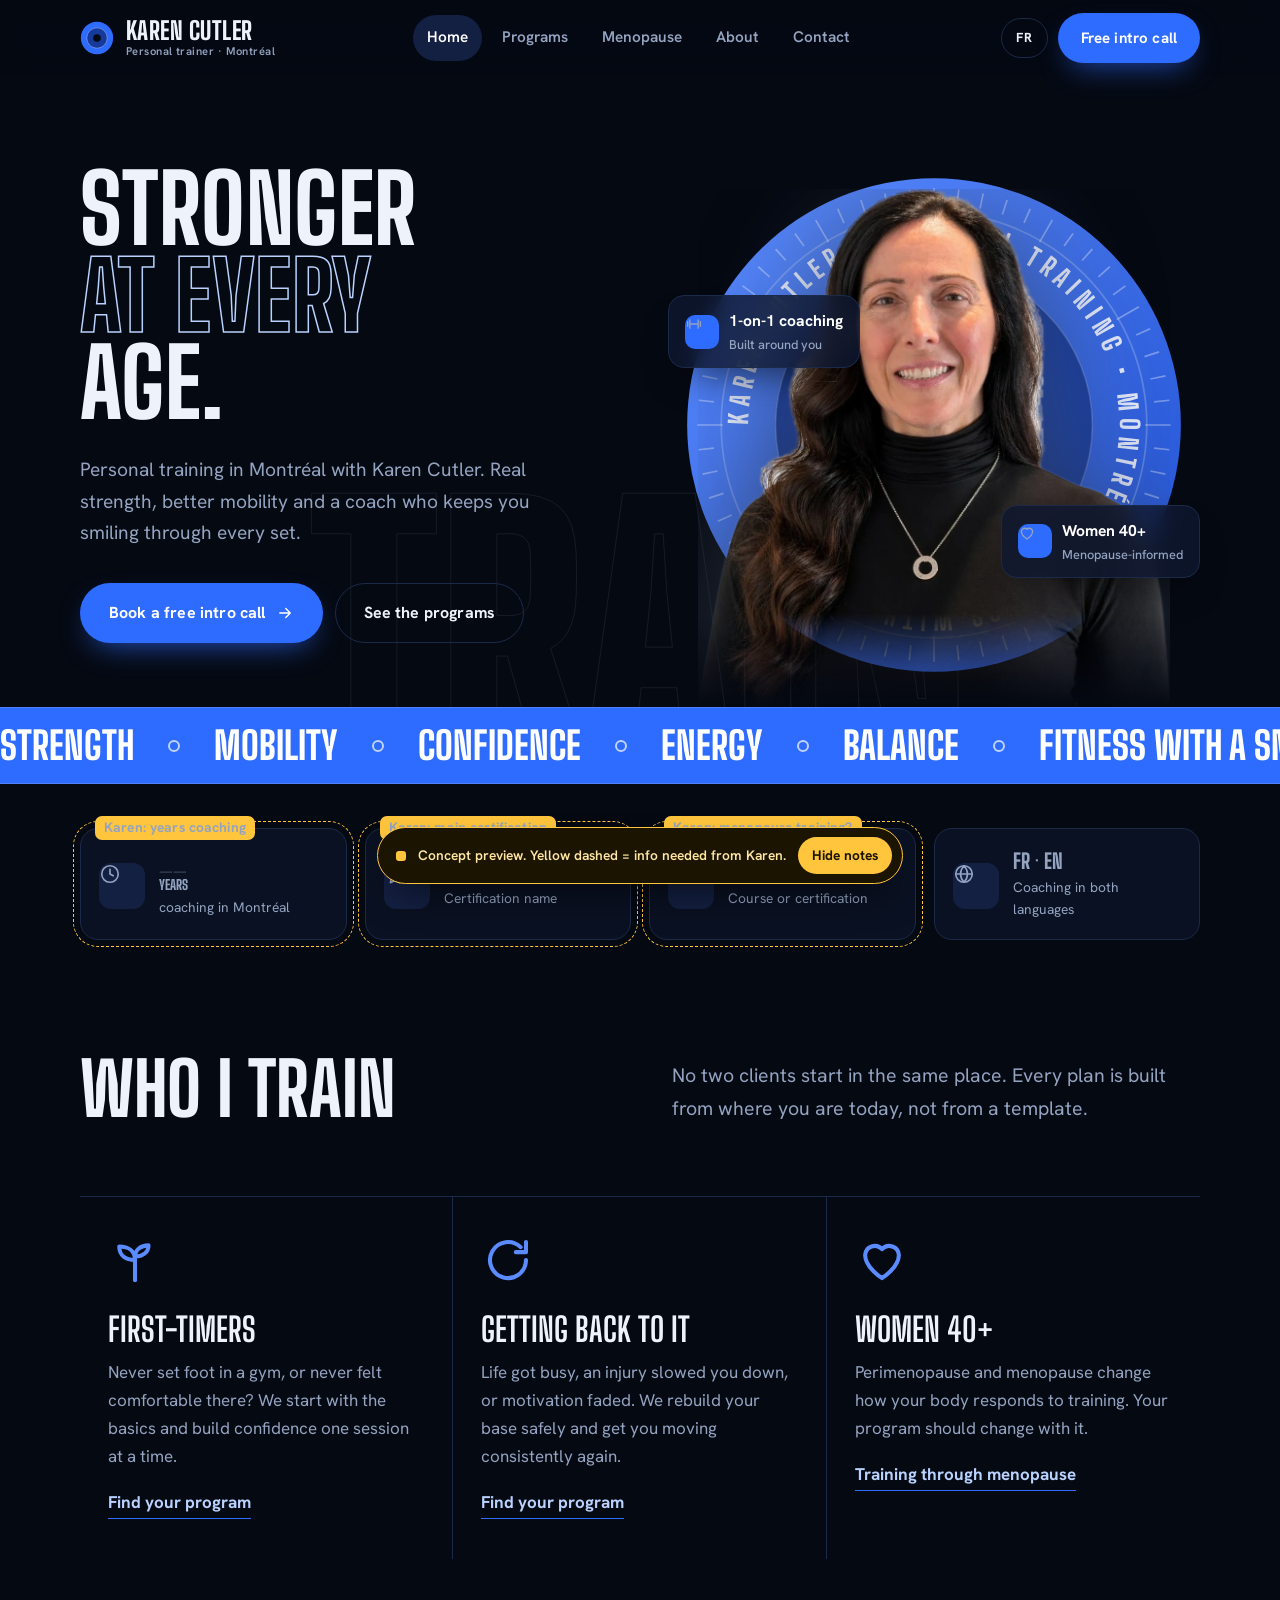
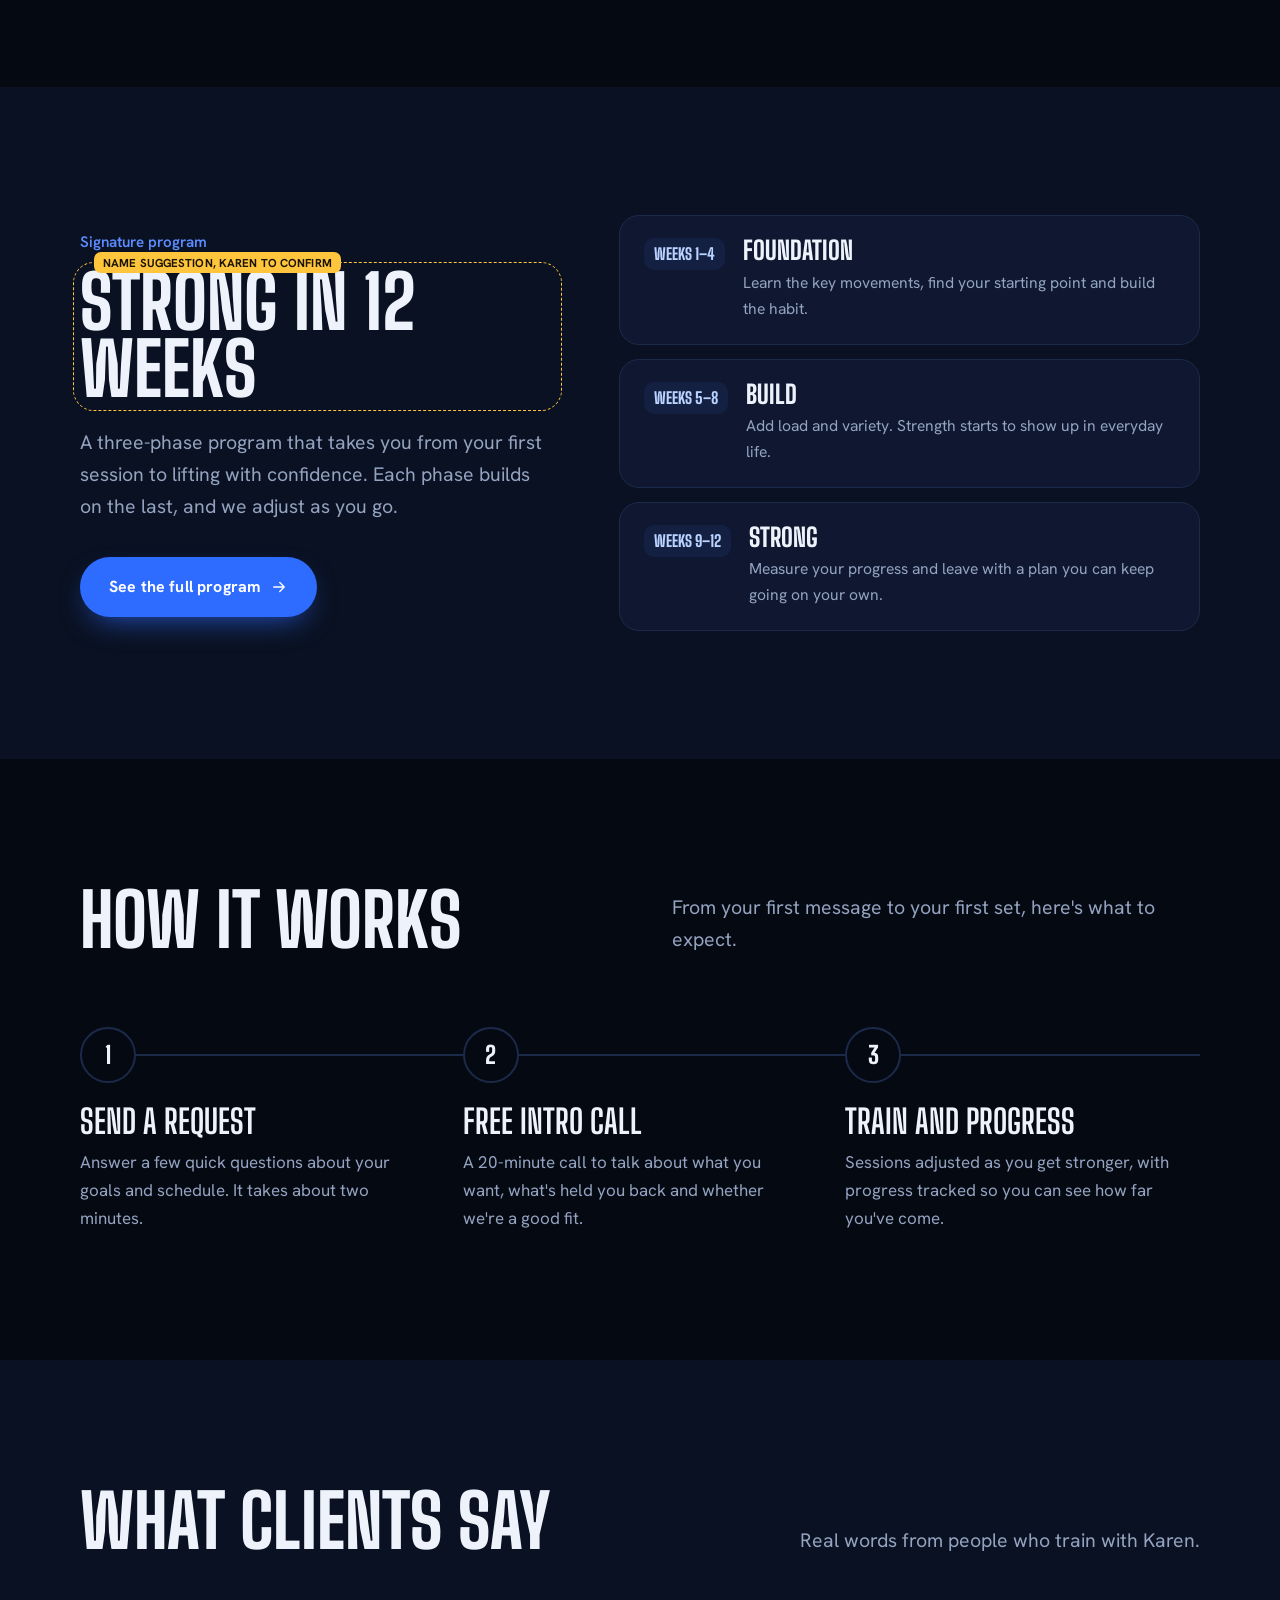
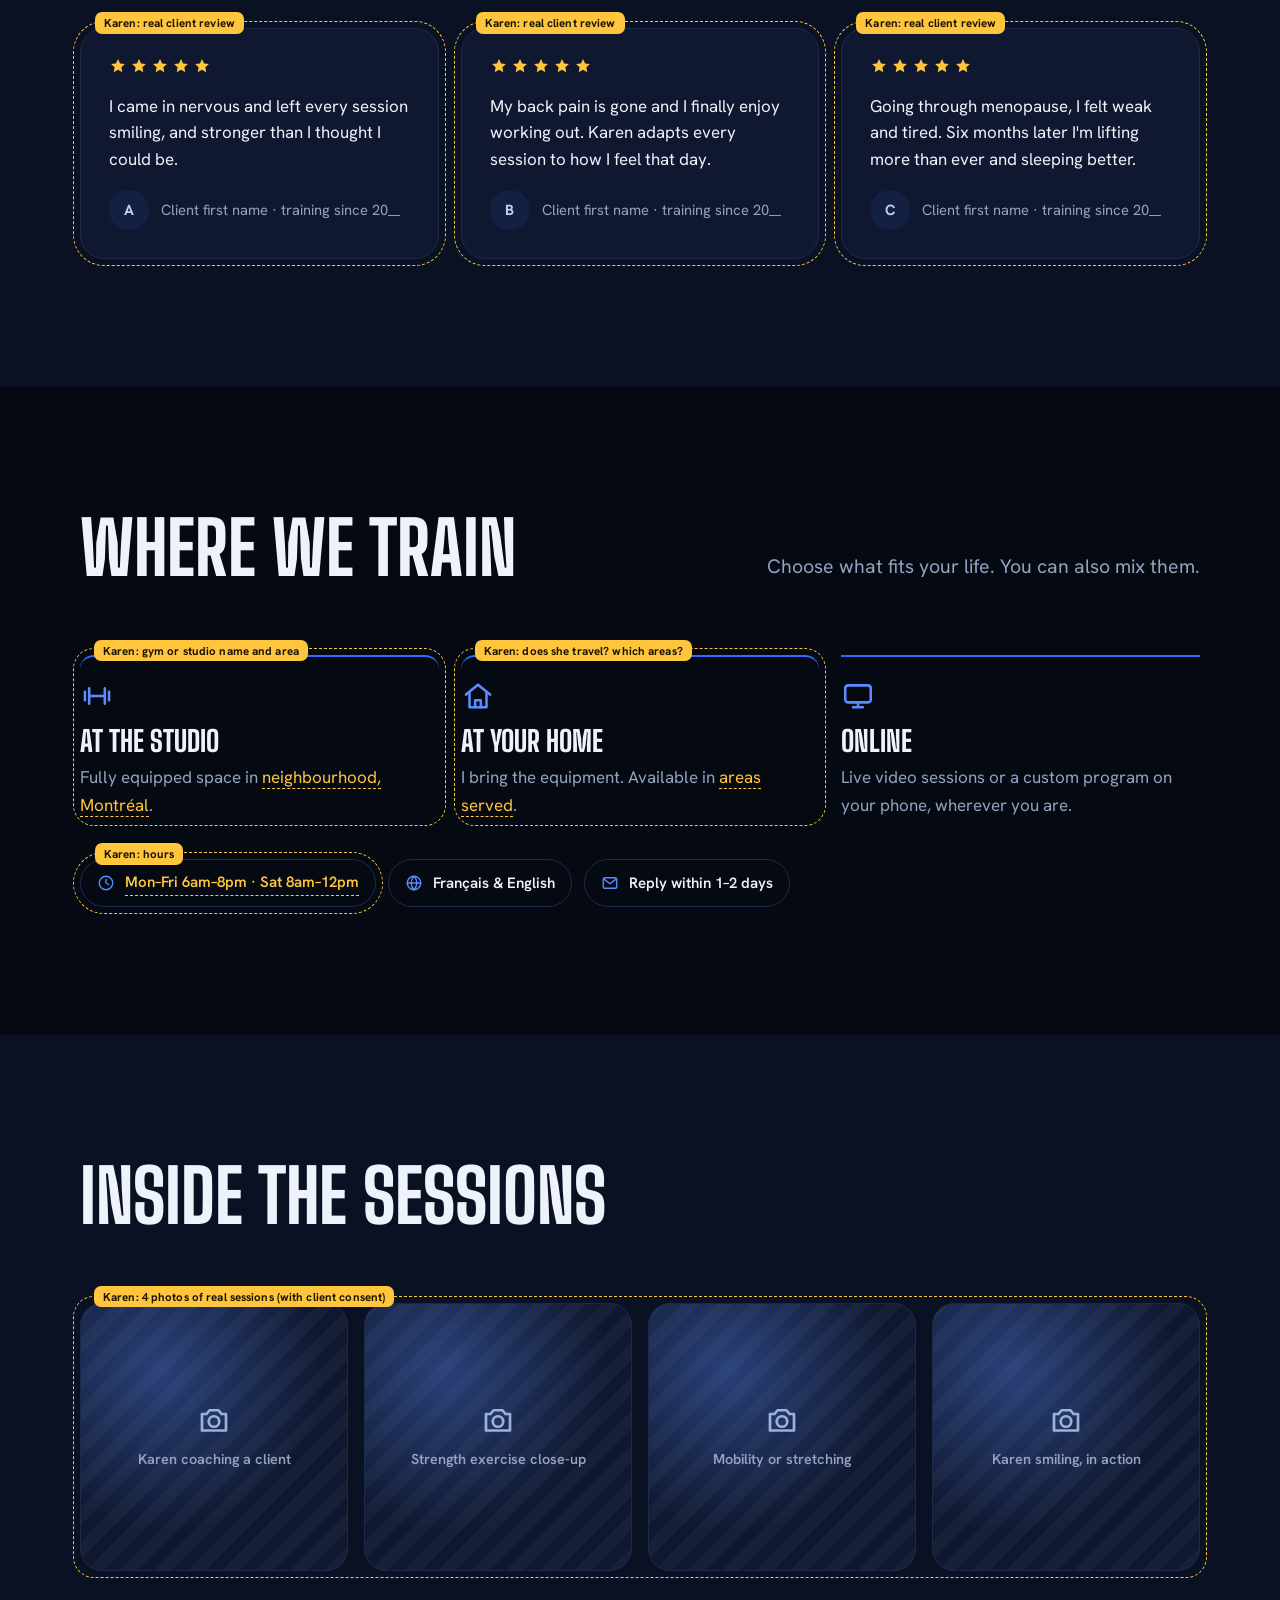
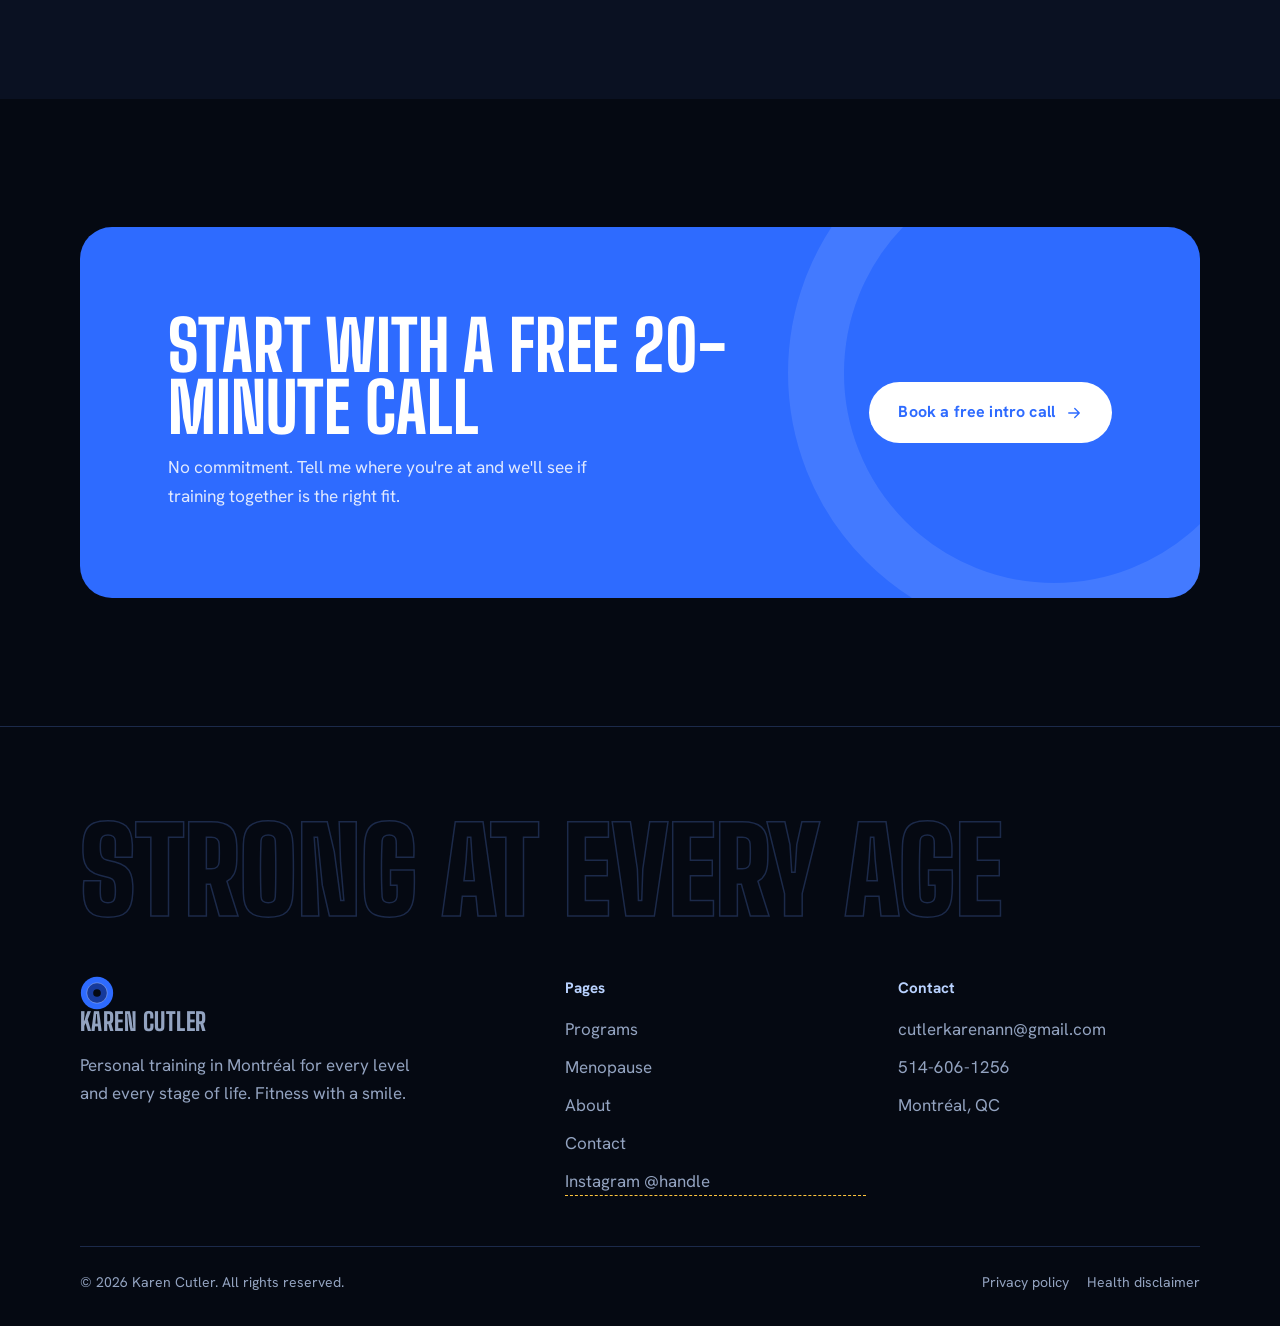
==== commit bdfe60eb: "Add v2 concept with intake form and placeholders for Karen Concept for Karen to review before going " ====
--- a/index.html
+++ b/index.html
@@ -31,7 +31,7 @@
 <li><a href="contact.html" data-i18n="nav_contact">Contact</a></li></ul></nav>
     <div class="nav-tools">
       <button class="lang" type="button" data-lang-toggle aria-label="Passer en français">FR</button>
-      <a class="btn btn--primary nav-cta" href="contact.html" data-i18n="cta_start">Start training</a>
+      <a class="btn btn--primary nav-cta" href="contact.html" data-i18n="cta_call">Free intro call</a>
       <button class="burger" type="button" aria-label="Menu" aria-expanded="false" aria-controls="mobile-menu"><span></span><span></span><span></span></button>
     </div>
   </div>
@@ -41,7 +41,7 @@
 <a class="m-link" href="programs.html"><span data-i18n="nav_programs">Programs</span><svg viewBox="0 0 24 24" fill="none" stroke="currentColor" stroke-width="1.8" stroke-linecap="round" stroke-linejoin="round" aria-hidden="true"><path d="M5 12h14M13 6l6 6-6 6"/></svg></a>
 <a class="m-link" href="menopause.html"><span data-i18n="nav_menopause">Menopause</span><svg viewBox="0 0 24 24" fill="none" stroke="currentColor" stroke-width="1.8" stroke-linecap="round" stroke-linejoin="round" aria-hidden="true"><path d="M5 12h14M13 6l6 6-6 6"/></svg></a>
 <a class="m-link" href="about.html"><span data-i18n="nav_about">About</span><svg viewBox="0 0 24 24" fill="none" stroke="currentColor" stroke-width="1.8" stroke-linecap="round" stroke-linejoin="round" aria-hidden="true"><path d="M5 12h14M13 6l6 6-6 6"/></svg></a>
-  <a class="btn btn--primary" href="contact.html"><span data-i18n="cta_start">Start training</span><svg viewBox="0 0 24 24" fill="none" stroke="currentColor" stroke-width="1.8" stroke-linecap="round" stroke-linejoin="round" aria-hidden="true"><path d="M5 12h14M13 6l6 6-6 6"/></svg></a>
+  <a class="btn btn--primary" href="contact.html"><span data-i18n="cta_call">Free intro call</span><svg viewBox="0 0 24 24" fill="none" stroke="currentColor" stroke-width="1.8" stroke-linecap="round" stroke-linejoin="round" aria-hidden="true"><path d="M5 12h14M13 6l6 6-6 6"/></svg></a>
 </div>
 
 <main id="main">
@@ -57,7 +57,7 @@
         </h1>
         <p class="hero-sub hero-fade d1" data-i18n="hero_sub">Personal training in Montréal with Karen Cutler. Real strength, better mobility and a coach who keeps you smiling through every set.</p>
         <div class="hero-cta hero-fade d2">
-          <a class="btn btn--primary magnetic" href="contact.html"><span data-i18n="cta_first">Book your first session</span><svg viewBox="0 0 24 24" fill="none" stroke="currentColor" stroke-width="1.8" stroke-linecap="round" stroke-linejoin="round" aria-hidden="true"><path d="M5 12h14M13 6l6 6-6 6"/></svg></a>
+          <a class="btn btn--primary magnetic" href="contact.html"><span data-i18n="cta_call_long">Book a free intro call</span><svg viewBox="0 0 24 24" fill="none" stroke="currentColor" stroke-width="1.8" stroke-linecap="round" stroke-linejoin="round" aria-hidden="true"><path d="M5 12h14M13 6l6 6-6 6"/></svg></a>
           <a class="btn btn--ghost" href="programs.html" data-i18n="cta_programs">See the programs</a>
         </div>
       </div>
@@ -80,7 +80,7 @@
     <textPath href="#arc">KAREN CUTLER • PERSONAL TRAINING • MONTRÉAL • FITNESS WITH A SMILE •</textPath>
   </text>
 </svg></div>
-        <img class="cutout" src="images/karen-cutout.webp" width="979" height="1070" alt="Karen Cutler, personal trainer" fetchpriority="high">
+        <img class="cutout" src="images/karen-cutout.webp" width="972" height="1067" alt="Karen Cutler, personal trainer" fetchpriority="high">
         <div class="chip chip--a" data-depth="-10">
           <span class="chip-ico"><svg viewBox="0 0 24 24" fill="none" stroke="currentColor" stroke-width="1.8" stroke-linecap="round" stroke-linejoin="round" aria-hidden="true"><path d="M6.5 6.5v11M3.5 9v6M17.5 6.5v11M20.5 9v6M6.5 12h11"/></svg></span>
           <span><b data-i18n="chip1_b">1-on-1 coaching</b><span data-i18n="chip1_s">Built around you</span></span>
@@ -105,8 +105,18 @@
     </div>
   </div>
 
+  <!-- CREDENTIALS -->
+  <div class="wrap">
+    <div class="creds">
+      <div class="cred ph"><span class="ph-tag">Karen: years coaching</span><span class="cred-ico"><svg viewBox="0 0 24 24" fill="none" stroke="currentColor" stroke-width="1.8" stroke-linecap="round" stroke-linejoin="round" aria-hidden="true"><circle cx="12" cy="12" r="9"/><polyline points="12 7 12 12 15.5 14"/></svg></span><span><b>__ <span data-i18n="cred_years">years</span></b><span data-i18n="cred_years_s">coaching in Montréal</span></span></div>
+      <div class="cred ph"><span class="ph-tag">Karen: main certification</span><span class="cred-ico"><svg viewBox="0 0 24 24" fill="none" stroke="currentColor" stroke-width="1.8" stroke-linecap="round" stroke-linejoin="round" aria-hidden="true"><circle cx="12" cy="9" r="5.5"/><polyline points="8.5 13.5 7 21.5 12 19 17 21.5 15.5 13.5"/></svg></span><span><b data-i18n="cred_cert">Certified trainer</b><span>Certification name</span></span></div>
+      <div class="cred ph"><span class="ph-tag">Karen: menopause training?</span><span class="cred-ico"><svg viewBox="0 0 24 24" fill="none" stroke="currentColor" stroke-width="1.8" stroke-linecap="round" stroke-linejoin="round" aria-hidden="true"><path d="M12 20s-7.5-4.6-7.5-10.2A4.3 4.3 0 0 1 12 7.2a4.3 4.3 0 0 1 7.5 2.6C19.5 15.4 12 20 12 20z"/></svg></span><span><b data-i18n="cred_meno">Menopause coaching</b><span>Course or certification</span></span></div>
+      <div class="cred"><span class="cred-ico"><svg viewBox="0 0 24 24" fill="none" stroke="currentColor" stroke-width="1.8" stroke-linecap="round" stroke-linejoin="round" aria-hidden="true"><circle cx="12" cy="12" r="9"/><path d="M3 12h18M12 3c2.6 2.8 3.8 5.8 3.8 9s-1.2 6.2-3.8 9c-2.6-2.8-3.8-5.8-3.8-9S9.4 5.8 12 3z"/></svg></span><span><b data-i18n="cred_lang">FR · EN</b><span data-i18n="cred_lang_s">Coaching in both languages</span></span></div>
+    </div>
+  </div>
+
   <!-- WHO I TRAIN -->
-  <section class="section">
+  <section class="section" style="padding-top:clamp(40px,6vw,72px)">
     <div class="wrap">
       <div class="head">
         <h2 class="h2 reveal" data-i18n="who_title">Who I train</h2>
@@ -135,8 +145,27 @@
     </div>
   </section>
 
+  <!-- SIGNATURE PROGRAM -->
+  <section class="section section--tint">
+    <div class="wrap sig">
+      <div class="reveal">
+        <span class="kicker" data-i18n="sig_k">Signature program</span>
+        <h2 class="h2 ph"><span class="ph-tag">Name suggestion, Karen to confirm</span><span data-i18n="sig_t">Strong in 12 weeks</span></h2>
+        <p class="lede" style="margin-top:22px" data-i18n="sig_d">A three-phase program that takes you from your first session to lifting with confidence. Each phase builds on the last, and we adjust as you go.</p>
+        <div class="hero-cta">
+          <a class="btn btn--primary magnetic" href="programs.html#signature"><span data-i18n="sig_cta">See the full program</span><svg viewBox="0 0 24 24" fill="none" stroke="currentColor" stroke-width="1.8" stroke-linecap="round" stroke-linejoin="round" aria-hidden="true"><path d="M5 12h14M13 6l6 6-6 6"/></svg></a>
+        </div>
+      </div>
+      <div class="phases">
+        <div class="phase reveal"><span class="phase-wk" data-i18n="ph1_w">Weeks 1–4</span><div><h3 data-i18n="ph1_t">Foundation</h3><p data-i18n="ph1_d">Learn the key movements, find your starting point and build the habit.</p></div></div>
+        <div class="phase reveal" data-d="1"><span class="phase-wk" data-i18n="ph2_w">Weeks 5–8</span><div><h3 data-i18n="ph2_t">Build</h3><p data-i18n="ph2_d">Add load and variety. Strength starts to show up in everyday life.</p></div></div>
+        <div class="phase reveal" data-d="2"><span class="phase-wk" data-i18n="ph3_w">Weeks 9–12</span><div><h3 data-i18n="ph3_t">Strong</h3><p data-i18n="ph3_d">Measure your progress and leave with a plan you can keep going on your own.</p></div></div>
+      </div>
+    </div>
+  </section>
+
   <!-- HOW IT WORKS (a real sequence) -->
-  <section class="section section--tint">
+  <section class="section">
     <div class="wrap">
       <div class="head">
         <h2 class="h2 reveal" data-i18n="how_title">How it works</h2>
@@ -146,13 +175,13 @@
         <div class="steps-rail"><span></span></div>
         <div class="step reveal">
           <span class="step-num">1</span>
-          <h3 class="h3" data-i18n="step1_t">Reach out</h3>
-          <p data-i18n="step1_d">Send a short message with your goals. I'll get back to you personally to set up a first conversation.</p>
+          <h3 class="h3" data-i18n="step1_t">Send a request</h3>
+          <p data-i18n="step1_d">Answer a few quick questions about your goals and schedule. It takes about two minutes.</p>
         </div>
         <div class="step reveal" data-d="1">
           <span class="step-num">2</span>
-          <h3 class="h3" data-i18n="step2_t">Assess</h3>
-          <p data-i18n="step2_d">We look at how you move, what you enjoy and what's held you back, so the plan fits your body and your schedule.</p>
+          <h3 class="h3" data-i18n="step2_t">Free intro call</h3>
+          <p data-i18n="step2_d">A 20-minute call to talk about what you want, what's held you back and whether we're a good fit.</p>
         </div>
         <div class="step reveal" data-d="2">
           <span class="step-num">3</span>
@@ -163,28 +192,87 @@
     </div>
   </section>
 
-  <!-- QUOTE (replace with a real client review) -->
+  <!-- REVIEWS -->
+  <section class="section section--tint">
+    <div class="wrap">
+      <div class="head">
+        <h2 class="h2 reveal" data-i18n="rev_title">What clients say</h2>
+        <p class="lede reveal" data-d="1" data-i18n="rev_lede">Real words from people who train with Karen.</p>
+      </div>
+      <div class="reviews">
+        <figure class="review ph reveal"><span class="ph-tag">Karen: real client review</span>
+          <div class="stars"><svg viewBox="0 0 24 24" fill="none" stroke="currentColor" stroke-width="1.8" stroke-linecap="round" stroke-linejoin="round" aria-hidden="true"><polygon points="12 2.8 14.8 8.6 21.2 9.4 16.5 13.8 17.7 20.2 12 17.1 6.3 20.2 7.5 13.8 2.8 9.4 9.2 8.6" fill="currentColor" stroke="none"/></svg><svg viewBox="0 0 24 24" fill="none" stroke="currentColor" stroke-width="1.8" stroke-linecap="round" stroke-linejoin="round" aria-hidden="true"><polygon points="12 2.8 14.8 8.6 21.2 9.4 16.5 13.8 17.7 20.2 12 17.1 6.3 20.2 7.5 13.8 2.8 9.4 9.2 8.6" fill="currentColor" stroke="none"/></svg><svg viewBox="0 0 24 24" fill="none" stroke="currentColor" stroke-width="1.8" stroke-linecap="round" stroke-linejoin="round" aria-hidden="true"><polygon points="12 2.8 14.8 8.6 21.2 9.4 16.5 13.8 17.7 20.2 12 17.1 6.3 20.2 7.5 13.8 2.8 9.4 9.2 8.6" fill="currentColor" stroke="none"/></svg><svg viewBox="0 0 24 24" fill="none" stroke="currentColor" stroke-width="1.8" stroke-linecap="round" stroke-linejoin="round" aria-hidden="true"><polygon points="12 2.8 14.8 8.6 21.2 9.4 16.5 13.8 17.7 20.2 12 17.1 6.3 20.2 7.5 13.8 2.8 9.4 9.2 8.6" fill="currentColor" stroke="none"/></svg><svg viewBox="0 0 24 24" fill="none" stroke="currentColor" stroke-width="1.8" stroke-linecap="round" stroke-linejoin="round" aria-hidden="true"><polygon points="12 2.8 14.8 8.6 21.2 9.4 16.5 13.8 17.7 20.2 12 17.1 6.3 20.2 7.5 13.8 2.8 9.4 9.2 8.6" fill="currentColor" stroke="none"/></svg></div>
+          <blockquote data-i18n="rv1">I came in nervous and left every session smiling, and stronger than I thought I could be.</blockquote>
+          <footer><span class="av">A</span><span>Client first name · <span data-i18n="rv_since">training since 20__</span></span></footer>
+        </figure>
+        <figure class="review ph reveal" data-d="1"><span class="ph-tag">Karen: real client review</span>
+          <div class="stars"><svg viewBox="0 0 24 24" fill="none" stroke="currentColor" stroke-width="1.8" stroke-linecap="round" stroke-linejoin="round" aria-hidden="true"><polygon points="12 2.8 14.8 8.6 21.2 9.4 16.5 13.8 17.7 20.2 12 17.1 6.3 20.2 7.5 13.8 2.8 9.4 9.2 8.6" fill="currentColor" stroke="none"/></svg><svg viewBox="0 0 24 24" fill="none" stroke="currentColor" stroke-width="1.8" stroke-linecap="round" stroke-linejoin="round" aria-hidden="true"><polygon points="12 2.8 14.8 8.6 21.2 9.4 16.5 13.8 17.7 20.2 12 17.1 6.3 20.2 7.5 13.8 2.8 9.4 9.2 8.6" fill="currentColor" stroke="none"/></svg><svg viewBox="0 0 24 24" fill="none" stroke="currentColor" stroke-width="1.8" stroke-linecap="round" stroke-linejoin="round" aria-hidden="true"><polygon points="12 2.8 14.8 8.6 21.2 9.4 16.5 13.8 17.7 20.2 12 17.1 6.3 20.2 7.5 13.8 2.8 9.4 9.2 8.6" fill="currentColor" stroke="none"/></svg><svg viewBox="0 0 24 24" fill="none" stroke="currentColor" stroke-width="1.8" stroke-linecap="round" stroke-linejoin="round" aria-hidden="true"><polygon points="12 2.8 14.8 8.6 21.2 9.4 16.5 13.8 17.7 20.2 12 17.1 6.3 20.2 7.5 13.8 2.8 9.4 9.2 8.6" fill="currentColor" stroke="none"/></svg><svg viewBox="0 0 24 24" fill="none" stroke="currentColor" stroke-width="1.8" stroke-linecap="round" stroke-linejoin="round" aria-hidden="true"><polygon points="12 2.8 14.8 8.6 21.2 9.4 16.5 13.8 17.7 20.2 12 17.1 6.3 20.2 7.5 13.8 2.8 9.4 9.2 8.6" fill="currentColor" stroke="none"/></svg></div>
+          <blockquote data-i18n="rv2">My back pain is gone and I finally enjoy working out. Karen adapts every session to how I feel that day.</blockquote>
+          <footer><span class="av">B</span><span>Client first name · <span data-i18n="rv_since">training since 20__</span></span></footer>
+        </figure>
+        <figure class="review ph reveal" data-d="2"><span class="ph-tag">Karen: real client review</span>
+          <div class="stars"><svg viewBox="0 0 24 24" fill="none" stroke="currentColor" stroke-width="1.8" stroke-linecap="round" stroke-linejoin="round" aria-hidden="true"><polygon points="12 2.8 14.8 8.6 21.2 9.4 16.5 13.8 17.7 20.2 12 17.1 6.3 20.2 7.5 13.8 2.8 9.4 9.2 8.6" fill="currentColor" stroke="none"/></svg><svg viewBox="0 0 24 24" fill="none" stroke="currentColor" stroke-width="1.8" stroke-linecap="round" stroke-linejoin="round" aria-hidden="true"><polygon points="12 2.8 14.8 8.6 21.2 9.4 16.5 13.8 17.7 20.2 12 17.1 6.3 20.2 7.5 13.8 2.8 9.4 9.2 8.6" fill="currentColor" stroke="none"/></svg><svg viewBox="0 0 24 24" fill="none" stroke="currentColor" stroke-width="1.8" stroke-linecap="round" stroke-linejoin="round" aria-hidden="true"><polygon points="12 2.8 14.8 8.6 21.2 9.4 16.5 13.8 17.7 20.2 12 17.1 6.3 20.2 7.5 13.8 2.8 9.4 9.2 8.6" fill="currentColor" stroke="none"/></svg><svg viewBox="0 0 24 24" fill="none" stroke="currentColor" stroke-width="1.8" stroke-linecap="round" stroke-linejoin="round" aria-hidden="true"><polygon points="12 2.8 14.8 8.6 21.2 9.4 16.5 13.8 17.7 20.2 12 17.1 6.3 20.2 7.5 13.8 2.8 9.4 9.2 8.6" fill="currentColor" stroke="none"/></svg><svg viewBox="0 0 24 24" fill="none" stroke="currentColor" stroke-width="1.8" stroke-linecap="round" stroke-linejoin="round" aria-hidden="true"><polygon points="12 2.8 14.8 8.6 21.2 9.4 16.5 13.8 17.7 20.2 12 17.1 6.3 20.2 7.5 13.8 2.8 9.4 9.2 8.6" fill="currentColor" stroke="none"/></svg></div>
+          <blockquote data-i18n="rv3">Going through menopause, I felt weak and tired. Six months later I'm lifting more than ever and sleeping better.</blockquote>
+          <footer><span class="av">C</span><span>Client first name · <span data-i18n="rv_since">training since 20__</span></span></footer>
+        </figure>
+      </div>
+    </div>
+  </section>
+
+  <!-- WHERE WE TRAIN -->
   <section class="section">
     <div class="wrap">
-      <figure class="quote-block reveal">
-        <div class="quote-mark" aria-hidden="true">“</div>
-        <div>
-          <blockquote class="quote-text" data-i18n="quote">I came in nervous and left every session smiling, and stronger than I thought I could be.</blockquote>
-          <figcaption class="quote-by" data-i18n="quote_by">A client of Karen's</figcaption>
-        </div>
-      </figure>
+      <div class="head">
+        <h2 class="h2 reveal" data-i18n="where_title">Where we train</h2>
+        <p class="lede reveal" data-d="1" data-i18n="where_lede">Choose what fits your life. You can also mix them.</p>
+      </div>
+      <div class="where">
+        <div class="where-card ph reveal"><span class="ph-tag">Karen: gym or studio name and area</span>
+          <svg viewBox="0 0 24 24" fill="none" stroke="currentColor" stroke-width="1.8" stroke-linecap="round" stroke-linejoin="round" aria-hidden="true"><path d="M6.5 6.5v11M3.5 9v6M17.5 6.5v11M20.5 9v6M6.5 12h11"/></svg><h3 data-i18n="wh1_t">At the studio</h3>
+          <p><span data-i18n="wh1_d">Fully equipped space in</span> <span class="ph-inline">neighbourhood, Montréal</span>.</p>
+        </div>
+        <div class="where-card ph reveal" data-d="1"><span class="ph-tag">Karen: does she travel? which areas?</span>
+          <svg viewBox="0 0 24 24" fill="none" stroke="currentColor" stroke-width="1.8" stroke-linecap="round" stroke-linejoin="round" aria-hidden="true"><path d="M3.5 11 12 4l8.5 7"/><path d="M6 9.5V20h12V9.5"/><path d="M10 20v-5h4v5"/></svg><h3 data-i18n="wh2_t">At your home</h3>
+          <p><span data-i18n="wh2_d">I bring the equipment. Available in</span> <span class="ph-inline">areas served</span>.</p>
+        </div>
+        <div class="where-card reveal" data-d="2">
+          <svg viewBox="0 0 24 24" fill="none" stroke="currentColor" stroke-width="1.8" stroke-linecap="round" stroke-linejoin="round" aria-hidden="true"><rect x="3" y="4.5" width="18" height="12" rx="2"/><path d="M8.5 20h7M12 16.5V20"/></svg><h3 data-i18n="wh3_t">Online</h3>
+          <p data-i18n="wh3_d">Live video sessions or a custom program on your phone, wherever you are.</p>
+        </div>
+      </div>
+      <div class="facts reveal">
+        <span class="fact ph"><span class="ph-tag">Karen: hours</span><svg viewBox="0 0 24 24" fill="none" stroke="currentColor" stroke-width="1.8" stroke-linecap="round" stroke-linejoin="round" aria-hidden="true"><circle cx="12" cy="12" r="9"/><polyline points="12 7 12 12 15.5 14"/></svg><span class="ph-inline">Mon–Fri 6am–8pm · Sat 8am–12pm</span></span>
+        <span class="fact"><svg viewBox="0 0 24 24" fill="none" stroke="currentColor" stroke-width="1.8" stroke-linecap="round" stroke-linejoin="round" aria-hidden="true"><circle cx="12" cy="12" r="9"/><path d="M3 12h18M12 3c2.6 2.8 3.8 5.8 3.8 9s-1.2 6.2-3.8 9c-2.6-2.8-3.8-5.8-3.8-9S9.4 5.8 12 3z"/></svg><span data-i18n="fact_lang">Français &amp; English</span></span>
+        <span class="fact"><svg viewBox="0 0 24 24" fill="none" stroke="currentColor" stroke-width="1.8" stroke-linecap="round" stroke-linejoin="round" aria-hidden="true"><rect x="3" y="5" width="18" height="14" rx="2.5"/><path d="M3.5 6.5 12 13l8.5-6.5"/></svg><span data-i18n="fact_reply">Reply within 1–2 days</span></span>
+      </div>
+    </div>
+  </section>
+
+  <!-- PHOTOS / INSTAGRAM -->
+  <section class="section section--tint">
+    <div class="wrap">
+      <div class="head">
+        <h2 class="h2 reveal" data-i18n="ig_title">Inside the sessions</h2>
+        <p class="lede reveal" data-d="1"><span data-i18n="ig_lede">Follow along on Instagram</span> <a class="ph-inline" href="#" data-ig>@handle</a></p>
+      </div>
+      <div class="gram ph reveal"><span class="ph-tag">Karen: 4 photos of real sessions (with client consent)</span>
+        <div class="photo-slot"><svg viewBox="0 0 24 24" fill="none" stroke="currentColor" stroke-width="1.8" stroke-linecap="round" stroke-linejoin="round" aria-hidden="true"><path d="M4 8h3l2-2.5h6L17 8h3v11H4z"/><circle cx="12" cy="13" r="3.5"/></svg><span data-i18n="ps1">Karen coaching a client</span></div>
+        <div class="photo-slot"><svg viewBox="0 0 24 24" fill="none" stroke="currentColor" stroke-width="1.8" stroke-linecap="round" stroke-linejoin="round" aria-hidden="true"><path d="M4 8h3l2-2.5h6L17 8h3v11H4z"/><circle cx="12" cy="13" r="3.5"/></svg><span data-i18n="ps2">Strength exercise close-up</span></div>
+        <div class="photo-slot"><svg viewBox="0 0 24 24" fill="none" stroke="currentColor" stroke-width="1.8" stroke-linecap="round" stroke-linejoin="round" aria-hidden="true"><path d="M4 8h3l2-2.5h6L17 8h3v11H4z"/><circle cx="12" cy="13" r="3.5"/></svg><span data-i18n="ps3">Mobility or stretching</span></div>
+        <div class="photo-slot"><svg viewBox="0 0 24 24" fill="none" stroke="currentColor" stroke-width="1.8" stroke-linecap="round" stroke-linejoin="round" aria-hidden="true"><path d="M4 8h3l2-2.5h6L17 8h3v11H4z"/><circle cx="12" cy="13" r="3.5"/></svg><span data-i18n="ps4">Karen smiling, in action</span></div>
+      </div>
     </div>
   </section>
 
   <!-- CTA -->
-  <section class="section" style="padding-top:0">
+  <section class="section">
     <div class="wrap">
       <div class="cta-band reveal">
         <div>
-          <h2 data-i18n="band_t">Your first session starts with a message</h2>
-          <p data-i18n="band_d">Tell me where you're at and what you want to feel. I'll take it from there.</p>
-        </div>
-        <a class="btn magnetic" href="contact.html"><span data-i18n="cta_contact">Contact Karen</span><svg viewBox="0 0 24 24" fill="none" stroke="currentColor" stroke-width="1.8" stroke-linecap="round" stroke-linejoin="round" aria-hidden="true"><path d="M5 12h14M13 6l6 6-6 6"/></svg></a>
+          <h2 data-i18n="band_t">Start with a free 20-minute call</h2>
+          <p data-i18n="band_d">No commitment. Tell me where you're at and we'll see if training together is the right fit.</p>
+        </div>
+        <a class="btn magnetic" href="contact.html"><span data-i18n="cta_call_long">Book a free intro call</span><svg viewBox="0 0 24 24" fill="none" stroke="currentColor" stroke-width="1.8" stroke-linecap="round" stroke-linejoin="round" aria-hidden="true"><path d="M5 12h14M13 6l6 6-6 6"/></svg></a>
       </div>
     </div>
   </section>
@@ -204,6 +292,7 @@
         <a href="menopause.html" data-i18n="nav_menopause">Menopause</a>
         <a href="about.html" data-i18n="nav_about">About</a>
         <a href="contact.html" data-i18n="nav_contact">Contact</a>
+        <a class="ph-inline" href="#" data-ig>Instagram @handle</a>
       </div>
       <div>
         <h4 data-i18n="foot_contact">Contact</h4>
@@ -214,10 +303,12 @@
     </div>
     <div class="foot-bottom">
       <span>© <span data-year></span> Karen Cutler. <span data-i18n="foot_rights">All rights reserved.</span></span>
-      <span data-i18n="foot_tag">Fitness with a smile</span>
+      <span class="foot-legal"><a href="privacy.html" data-i18n="foot_privacy">Privacy policy</a><a href="privacy.html#disclaimer" data-i18n="foot_disclaimer">Health disclaimer</a></span>
     </div>
   </div>
 </footer>
 <div class="wipe" aria-hidden="true"></div>
+<div class="concept-bar" role="note"><i></i><span>Concept preview. Yellow dashed = info needed from Karen.</span><button type="button" data-clean>Hide notes</button></div>
+<button class="concept-show" type="button" data-clean>Show notes</button>
 </body>
 </html>
--- a/assets/site.css
+++ b/assets/site.css
@@ -120,10 +120,10 @@
 .menu-open{overflow:hidden}
 
 /* ---------- HERO (home) ---------- */
-.hero{position:relative;overflow:hidden;padding-top:clamp(28px,5vw,56px)}
-.hero-grid{display:grid;grid-template-columns:1.05fr .95fr;align-items:center;min-height:calc(100svh - 76px);max-height:900px}
+.hero{position:relative;overflow:hidden;padding-top:clamp(12px,2vw,28px)}
+.hero-grid{display:grid;grid-template-columns:1.05fr .95fr;align-items:center}
 .hero-copy{position:relative;z-index:3;padding-block:clamp(32px,5vw,64px)}
-.hero-title{font-size:clamp(3.6rem,8.2vw,7.6rem)}
+.hero-title{font-size:clamp(3.6rem,7.4vw,9rem)}
 .hero-title .line{display:block;overflow:hidden;padding-bottom:.04em}
 .hero-title .line > span{display:block;transform:translateY(105%);transition:transform 1s var(--ease-out)}
 .is-loaded .hero-title .line > span{transform:none}
@@ -137,7 +137,7 @@
 .is-loaded .hero-fade.d2{transition-delay:.45s}
 .is-loaded .hero-fade.d3{transition-delay:.6s}
 
-.hero-visual{position:relative;align-self:end;display:flex;align-items:flex-end;justify-content:center;height:min(calc(100svh - 96px),800px);min-height:480px}
+.hero-visual{position:relative;align-self:end;display:flex;align-items:flex-end;justify-content:center;height:min(calc(100svh - 110px),46vw,760px);min-height:480px}
 .plate{
   position:absolute;left:50%;top:52%;width:min(540px,96%);aspect-ratio:1;
   transform:translate(-50%,-50%) scale(.85) rotate(-40deg);opacity:0;
@@ -424,3 +424,213 @@
   .draw *{stroke-dashoffset:0!important}
   @view-transition{navigation:none}
 }
+
+/* =========================================================
+   v2 concept additions
+   ========================================================= */
+:root{--todo:#FFC53D}
+
+/* ---------- placeholders (info needed from Karen) ---------- */
+.ph{position:relative;outline:1.5px dashed var(--todo);outline-offset:6px;border-radius:14px}
+.ph-tag{
+  position:absolute;top:-17px;left:14px;z-index:6;display:inline-flex;align-items:center;gap:6px;
+  background:var(--todo);color:#1B1400;font:700 .72rem/1 var(--body);letter-spacing:.01em;
+  padding:5px 9px;border-radius:7px;white-space:nowrap;max-width:calc(100% - 28px);overflow:hidden;text-overflow:ellipsis;
+}
+.ph-inline{color:var(--todo);border-bottom:1.5px dashed var(--todo)}
+html.clean .ph{outline:none}
+html.clean .ph-tag,html.clean .concept-bar{display:none}
+html.clean .ph-inline{color:inherit;border-bottom:none}
+.concept-bar{
+  position:fixed;left:50%;bottom:16px;transform:translateX(-50%);z-index:150;
+  display:flex;align-items:center;gap:12px;flex-wrap:wrap;justify-content:center;
+  background:#1B1400;color:#FFE7A3;border:1px solid var(--todo);border-radius:999px;
+  padding:9px 10px 9px 18px;font-size:.86rem;font-weight:600;box-shadow:0 18px 40px -16px rgba(0,0,0,.8);
+  max-width:calc(100% - 24px);
+}
+.concept-bar i{width:10px;height:10px;border-radius:3px;background:var(--todo);flex-shrink:0}
+.concept-bar button{white-space:nowrap;background:var(--todo);color:#1B1400;border:none;border-radius:999px;padding:7px 14px;font-weight:700;cursor:pointer}
+.concept-show{position:fixed;right:16px;bottom:16px;z-index:150;display:none;background:#1B1400;color:var(--todo);border:1px solid var(--todo);border-radius:999px;padding:8px 14px;font-weight:700;font-size:.82rem;cursor:pointer}
+html.clean .concept-show{display:block}
+
+/* photo slots */
+.photo-slot{
+  position:relative;border-radius:22px;overflow:hidden;aspect-ratio:4/5;
+  background:
+    radial-gradient(circle at 30% 25%,rgba(91,140,255,.35),transparent 60%),
+    repeating-linear-gradient(135deg,rgba(255,255,255,.035) 0 12px,transparent 12px 24px),
+    var(--surface);
+  border:1px solid var(--line);display:flex;flex-direction:column;align-items:center;justify-content:center;gap:10px;text-align:center;padding:20px;color:var(--muted);
+}
+.photo-slot svg{width:36px;height:36px;color:var(--ice);opacity:.8}
+.photo-slot span{font-size:.9rem;font-weight:600;max-width:24ch}
+
+/* ---------- credentials strip ---------- */
+.creds{display:grid;grid-template-columns:repeat(4,1fr);gap:18px;padding-block:44px}
+.cred{display:flex;align-items:center;gap:14px;padding:18px;border:1px solid var(--line);border-radius:18px;background:var(--bg-2)}
+.cred-ico{width:46px;height:46px;border-radius:12px;background:var(--surface-2);display:grid;place-items:center;color:var(--ice);flex-shrink:0}
+.cred-ico svg{width:22px;height:22px}
+.cred b{display:block;font-family:var(--display);font-weight:800;text-transform:uppercase;font-size:1.3rem;line-height:1}
+.cred span{display:block;color:var(--muted);font-size:.86rem;margin-top:4px}
+
+/* ---------- signature program timeline ---------- */
+.sig{display:grid;grid-template-columns:.9fr 1.1fr;gap:clamp(28px,5vw,72px);align-items:center}
+.phases{display:flex;flex-direction:column;gap:14px;position:relative}
+.phase{display:grid;grid-template-columns:auto 1fr;gap:18px;align-items:start;padding:22px 24px;border:1px solid var(--line);border-radius:20px;background:var(--surface);transition:border-color .3s,transform .4s var(--ease-out)}
+.phase:hover{border-color:var(--blue);transform:translateX(6px)}
+.phase-wk{font-family:var(--display);font-weight:800;text-transform:uppercase;font-size:1rem;color:var(--ice);background:var(--surface-2);border-radius:10px;padding:8px 10px;white-space:nowrap;line-height:1}
+.phase h3{font-family:var(--display);font-weight:800;text-transform:uppercase;font-size:1.6rem;line-height:1;margin-bottom:6px}
+.phase p{color:var(--muted);font-size:.98rem}
+
+/* ---------- reviews ---------- */
+.reviews{display:grid;grid-template-columns:repeat(3,1fr);gap:22px}
+.review{background:var(--surface);border:1px solid var(--line);border-radius:24px;padding:28px;display:flex;flex-direction:column;gap:18px}
+.stars{display:flex;gap:3px;color:var(--todo)}
+.stars svg{width:18px;height:18px}
+.review blockquote{font-size:1.06rem;line-height:1.55}
+.review footer{margin-top:auto;display:flex;align-items:center;gap:12px;color:var(--muted);font-size:.92rem}
+.review .av{width:40px;height:40px;border-radius:50%;background:var(--surface-2);display:grid;place-items:center;font-weight:700;color:var(--ice)}
+
+/* ---------- where we train ---------- */
+.where{display:grid;grid-template-columns:repeat(3,1fr);gap:22px}
+.where-card{border-top:2px solid var(--blue);padding-top:22px}
+.where-card svg{width:34px;height:34px;color:var(--blue-hi);margin-bottom:14px}
+.where-card h3{font-family:var(--display);font-weight:800;text-transform:uppercase;font-size:1.8rem;line-height:1;margin-bottom:8px}
+.where-card p{color:var(--muted)}
+.facts{display:flex;flex-wrap:wrap;gap:12px;margin-top:40px}
+.fact{display:flex;align-items:center;gap:10px;border:1px solid var(--line);border-radius:999px;padding:10px 16px;font-weight:600;font-size:.94rem}
+.fact svg{width:18px;height:18px;color:var(--blue-hi)}
+
+/* ---------- photo strip / instagram ---------- */
+.gram{display:grid;grid-template-columns:repeat(4,1fr);gap:16px}
+.gram .photo-slot{aspect-ratio:1}
+
+/* ---------- pricing ---------- */
+.prices{display:grid;grid-template-columns:repeat(3,1fr);gap:22px;align-items:stretch}
+.price{position:relative;background:var(--surface);border:1px solid var(--line);border-radius:28px;padding:34px 30px;display:flex;flex-direction:column}
+.price.featured{background:linear-gradient(160deg,#1A3B9E,#0E1D4F);border-color:var(--blue-hi)}
+.price .badge{position:absolute;top:-13px;right:24px;background:var(--blue);color:#fff;font-weight:700;font-size:.78rem;padding:6px 12px;border-radius:999px}
+.price h3{font-family:var(--display);font-weight:800;text-transform:uppercase;font-size:1.9rem;line-height:1}
+.price .sub{color:var(--muted);margin-top:8px;font-size:.96rem}
+.price .amt{font-family:var(--display);font-weight:800;font-size:3.6rem;line-height:1;margin:26px 0 4px}
+.price .per{color:var(--muted);font-size:.92rem}
+.price .ticks{margin:24px 0 30px}
+.price .btn{margin-top:auto}
+.price.featured .sub,.price.featured .per{color:#C9D8FF}
+
+/* ---------- symptom checklist ---------- */
+.checklist{display:grid;grid-template-columns:repeat(2,1fr);gap:12px}
+.chk{position:relative;cursor:pointer}
+.chk input{position:absolute;opacity:0;pointer-events:none}
+.chk span{display:flex;align-items:center;gap:14px;padding:16px 18px;border:1.5px solid var(--line);border-radius:16px;background:var(--surface);font-weight:600;transition:border-color .2s,background .2s}
+.chk span::before{content:"";width:22px;height:22px;border-radius:7px;border:2px solid var(--muted);flex-shrink:0;transition:background .2s,border-color .2s;background-position:center;background-repeat:no-repeat;background-size:14px}
+.chk input:checked + span{border-color:var(--blue);background:var(--surface-2)}
+.chk input:checked + span::before{background-color:var(--blue);border-color:var(--blue);background-image:url("data:image/svg+xml,%3Csvg xmlns='http://www.w3.org/2000/svg' viewBox='0 0 24 24' fill='none' stroke='white' stroke-width='3' stroke-linecap='round' stroke-linejoin='round'%3E%3Cpolyline points='5 12.5 10 17 19 7'/%3E%3C/svg%3E")}
+.chk input:focus-visible + span{outline:2px solid var(--blue-hi);outline-offset:3px}
+.check-result{margin-top:22px;padding:24px;border-radius:20px;background:var(--surface-2);border:1px solid var(--line);display:none;gap:18px;align-items:center;justify-content:space-between;flex-wrap:wrap}
+.check-result.show{display:flex;animation:panelIn .4s var(--ease-out)}
+.check-result p{max-width:52ch}
+.check-result b{font-family:var(--display);font-size:2.4rem;line-height:1;color:var(--blue-hi);margin-right:6px}
+
+/* ---------- lead magnet ---------- */
+.guide{display:grid;grid-template-columns:auto 1fr;gap:clamp(24px,5vw,64px);align-items:center;background:var(--surface);border:1px solid var(--line);border-radius:32px;padding:clamp(28px,5vw,56px)}
+.guide-cover{width:190px;aspect-ratio:3/4;border-radius:14px;background:linear-gradient(160deg,var(--blue),#0E1D4F);padding:20px;display:flex;flex-direction:column;justify-content:space-between;box-shadow:0 30px 50px -24px rgba(46,107,255,.7);transform:rotate(-4deg)}
+.guide-cover b{font-family:var(--display);font-weight:900;text-transform:uppercase;font-size:1.7rem;line-height:.95;color:#fff}
+.guide-cover small{color:#C9D8FF;font-weight:600;font-size:.78rem}
+.guide h2{font-family:var(--display);font-weight:800;text-transform:uppercase;font-size:clamp(2rem,4vw,3rem);line-height:.95}
+.guide p{color:var(--muted);margin-top:12px;max-width:50ch}
+.guide-form{display:flex;gap:10px;margin-top:22px;flex-wrap:wrap}
+.guide-form input{flex:1 1 220px;font:inherit;color:var(--ink);background:var(--bg);border:1.5px solid var(--line);border-radius:999px;padding:14px 20px}
+.guide-form input:focus{outline:none;border-color:var(--blue-hi);box-shadow:0 0 0 4px rgba(46,107,255,.22)}
+.guide-msg{margin-top:12px;font-weight:600;min-height:1.4em}
+
+/* ---------- story / credentials list ---------- */
+.cert-list{list-style:none;display:flex;flex-direction:column;gap:12px;margin-top:8px}
+.cert-list li{display:flex;gap:14px;align-items:center;padding:16px 18px;border:1px solid var(--line);border-radius:16px;background:var(--surface)}
+.cert-list svg{width:22px;height:22px;color:var(--blue-hi);flex-shrink:0}
+.gallery{display:grid;grid-template-columns:repeat(3,1fr);gap:16px}
+
+/* ---------- INTAKE WIZARD ---------- */
+.wiz{background:var(--surface);border:1px solid var(--line);border-radius:28px;overflow:hidden}
+.wiz-top{padding:26px clamp(22px,4vw,40px) 0}
+.wiz-count{display:flex;justify-content:space-between;align-items:baseline;gap:12px;margin-bottom:14px}
+.wiz-count b{font-family:var(--display);font-weight:800;text-transform:uppercase;font-size:1.5rem;line-height:1}
+.wiz-count span{color:var(--muted);font-weight:600;font-size:.9rem;white-space:nowrap}
+.wiz-bar{display:grid;grid-template-columns:repeat(5,1fr);gap:6px}
+.wiz-bar i{height:5px;border-radius:5px;background:var(--line);overflow:hidden;position:relative}
+.wiz-bar i::after{content:"";position:absolute;inset:0;background:var(--blue);transform:scaleX(0);transform-origin:0 50%;transition:transform .5s var(--ease-out)}
+.wiz-bar i.done::after{transform:scaleX(1)}
+.wiz-body{position:relative;padding:30px clamp(22px,4vw,40px)}
+.wiz-step{display:none}
+.wiz-step.active{display:block;animation:stepIn .45s var(--ease-out)}
+.wiz-step.active.back{animation-name:stepBack}
+@keyframes stepIn{from{opacity:0;transform:translateX(28px)}to{opacity:1;transform:none}}
+@keyframes stepBack{from{opacity:0;transform:translateX(-28px)}to{opacity:1;transform:none}}
+.wiz-step h2{font-family:var(--display);font-weight:800;text-transform:uppercase;font-size:clamp(2rem,3.6vw,2.8rem);line-height:.95;margin-bottom:8px}
+.wiz-step > p.muted{margin-bottom:24px}
+.q{margin-bottom:26px;border:none}
+.q legend,.q > .label{font-weight:700;margin-bottom:12px;display:block}
+.q .hint{font-weight:500;color:var(--muted)}
+.cards{display:grid;grid-template-columns:repeat(3,1fr);gap:12px}
+.card-opt{position:relative;cursor:pointer}
+.card-opt input{position:absolute;opacity:0;pointer-events:none}
+.card-opt > span{display:flex;flex-direction:column;gap:10px;height:100%;padding:18px;border:1.5px solid var(--line);border-radius:18px;background:var(--bg);font-weight:700;transition:border-color .2s,background .2s,transform .3s var(--ease-out)}
+.card-opt > span small{font-weight:500;color:var(--muted);font-size:.86rem;line-height:1.4}
+.card-opt svg{width:28px;height:28px;color:var(--blue-hi)}
+.card-opt:hover > span{border-color:#2B3E6A}
+.card-opt input:checked + span{border-color:var(--blue);background:var(--surface-2);transform:translateY(-2px)}
+.card-opt input:checked + span svg{color:#fff}
+.card-opt input:focus-visible + span{outline:2px solid var(--blue-hi);outline-offset:3px}
+.seg{display:flex;flex-wrap:wrap;gap:8px}
+.wiz-nav{display:flex;justify-content:space-between;align-items:center;gap:12px;padding:20px clamp(22px,4vw,40px);border-top:1px solid var(--line);background:var(--bg-2)}
+.wiz-nav [hidden]{display:none!important}
+.wiz-err{color:var(--warn);font-weight:600;min-height:1.4em;margin-top:6px}
+.consent{display:flex;gap:12px;align-items:flex-start;font-size:.92rem;color:var(--muted);cursor:pointer}
+.consent input{width:20px;height:20px;margin-top:2px;accent-color:var(--blue);flex-shrink:0}
+.consent a{color:var(--ice);text-decoration:underline}
+.summary{display:flex;flex-direction:column;border:1px solid var(--line);border-radius:18px;overflow:hidden}
+.sum-row{display:grid;grid-template-columns:170px 1fr auto;gap:16px;padding:16px 20px;align-items:start}
+.sum-row + .sum-row{border-top:1px solid var(--line)}
+.sum-row dt{color:var(--muted);font-weight:600;font-size:.9rem}
+.sum-row dd{font-weight:600}
+.sum-row button{background:none;border:none;color:var(--ice);font-weight:700;cursor:pointer;text-decoration:underline;font-size:.88rem}
+.next-steps{list-style:none;display:flex;flex-direction:column;gap:14px;margin:26px 0;text-align:left;max-width:460px;margin-inline:auto}
+.next-steps li{display:flex;gap:14px;align-items:flex-start}
+.next-steps b{width:30px;height:30px;border-radius:50%;background:var(--blue);display:grid;place-items:center;flex-shrink:0;font-family:var(--display);font-size:1.1rem}
+.wiz-done{display:none;text-align:center;padding:44px clamp(22px,4vw,40px)}
+.wiz.sent .wiz-top,.wiz.sent .wiz-body,.wiz.sent .wiz-nav{display:none}
+.wiz.sent .wiz-done{display:block;animation:panelIn .5s var(--ease-out)}
+.wiz-done svg.big{width:76px;height:76px;margin:0 auto 18px;color:var(--ok)}
+.wiz-done h2{font-family:var(--display);font-weight:800;text-transform:uppercase;font-size:2.8rem;line-height:.95}
+
+/* legal page */
+.legal{max-width:760px}
+.legal h2{font-family:var(--display);font-weight:800;text-transform:uppercase;font-size:2rem;line-height:1;margin:44px 0 14px}
+.legal p,.legal li{color:var(--muted);margin-bottom:12px}
+.legal ul{padding-left:20px}
+.foot-legal{display:flex;gap:18px;flex-wrap:wrap}
+.foot-legal a{color:var(--muted)}
+.foot-legal a:hover{color:#fff}
+
+@media (max-width:900px){
+  .creds{grid-template-columns:1fr 1fr}
+  .sig,.reviews,.where,.prices,.guide{grid-template-columns:1fr}
+  .gram{grid-template-columns:1fr 1fr}
+  .gallery{grid-template-columns:1fr 1fr}
+  .cards{grid-template-columns:1fr 1fr}
+  .price.featured{order:-1}
+  .guide-cover{width:150px}
+}
+@media (max-width:560px){
+  .creds{grid-template-columns:1fr}
+  .checklist,.cards{grid-template-columns:1fr}
+  .sum-row{grid-template-columns:1fr auto}
+  .sum-row dd{grid-column:1/-1;grid-row:2}
+  .concept-bar{font-size:.78rem;bottom:10px;border-radius:16px;flex-wrap:nowrap;padding:8px 8px 8px 14px;width:max-content}
+  .concept-bar span{white-space:normal}
+  .card-opt > span{flex-direction:row;align-items:center;padding:16px}
+  .wiz-nav .btn{padding:14px 20px}
+}
+.page-hero .wrap{position:relative;z-index:1}
+.page-hero .ring{opacity:.45}
+@media (max-width:900px){.page-hero .ring{opacity:.16}}
